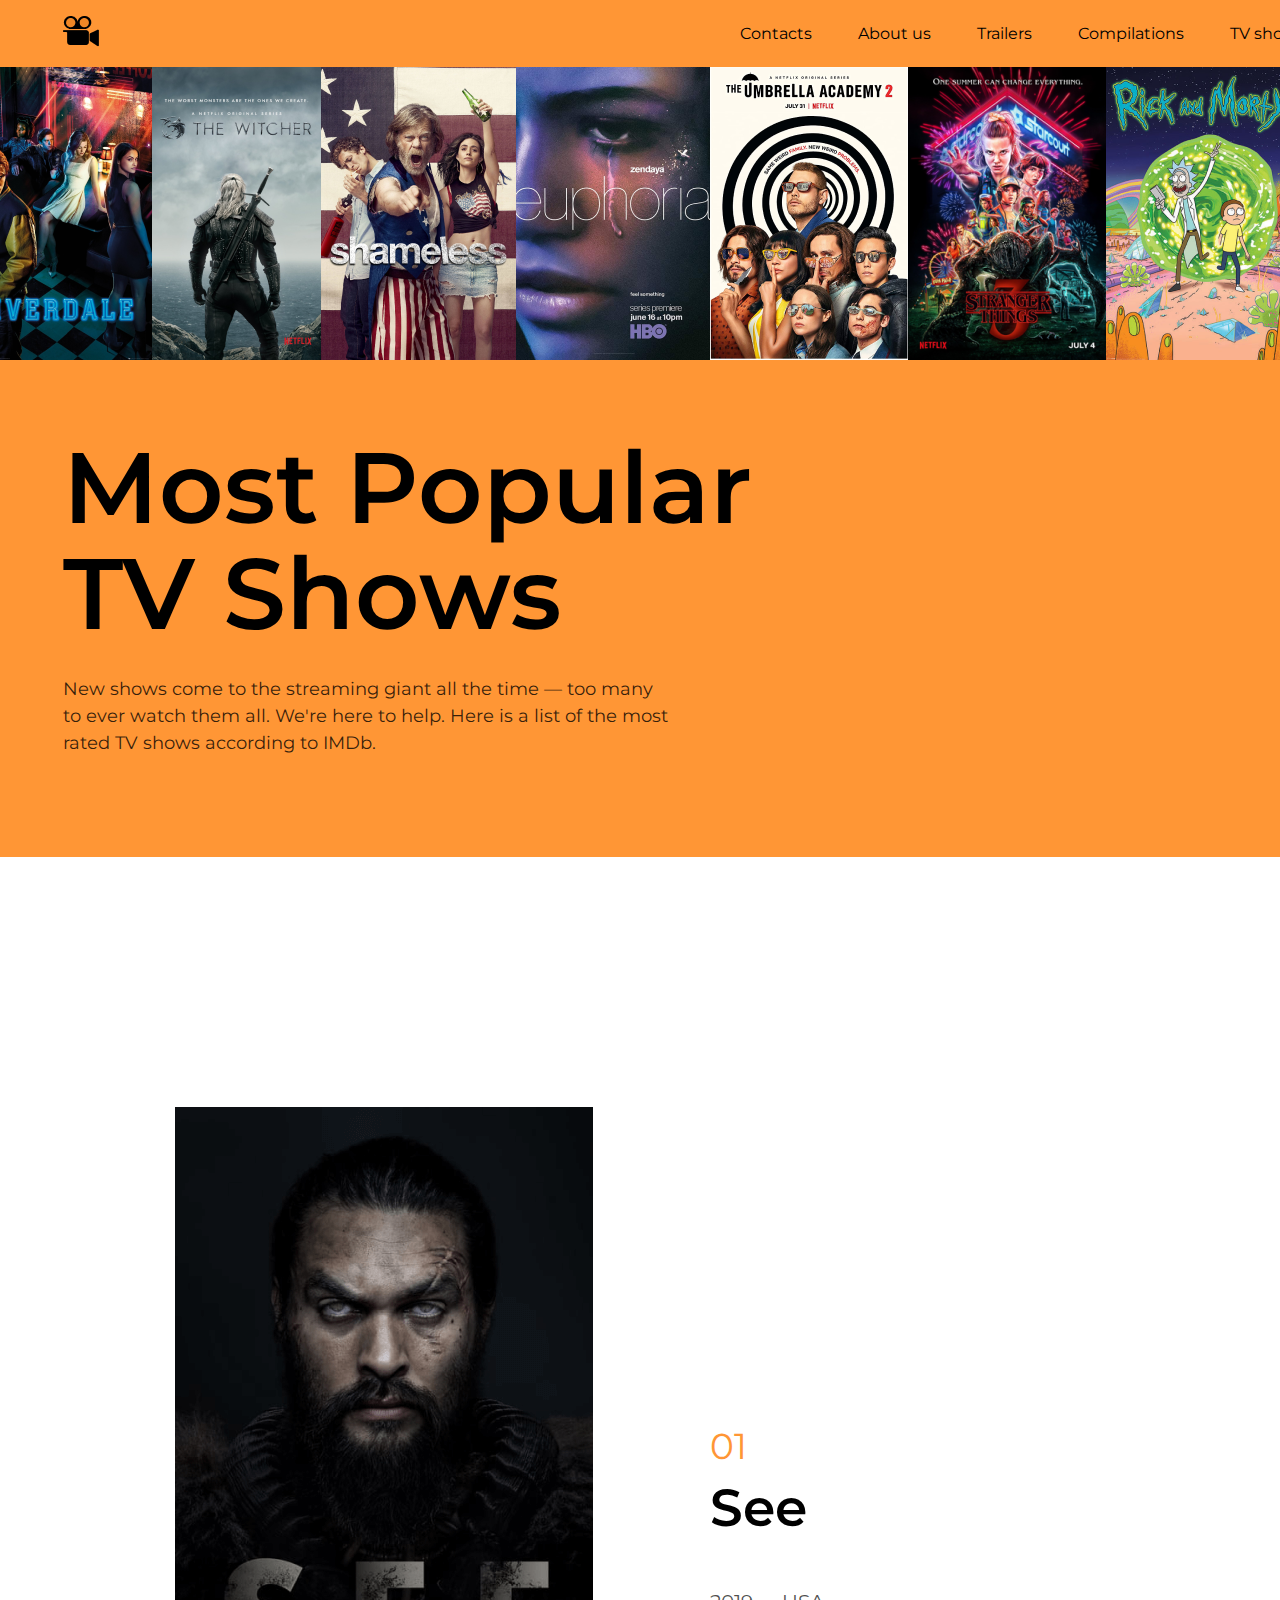
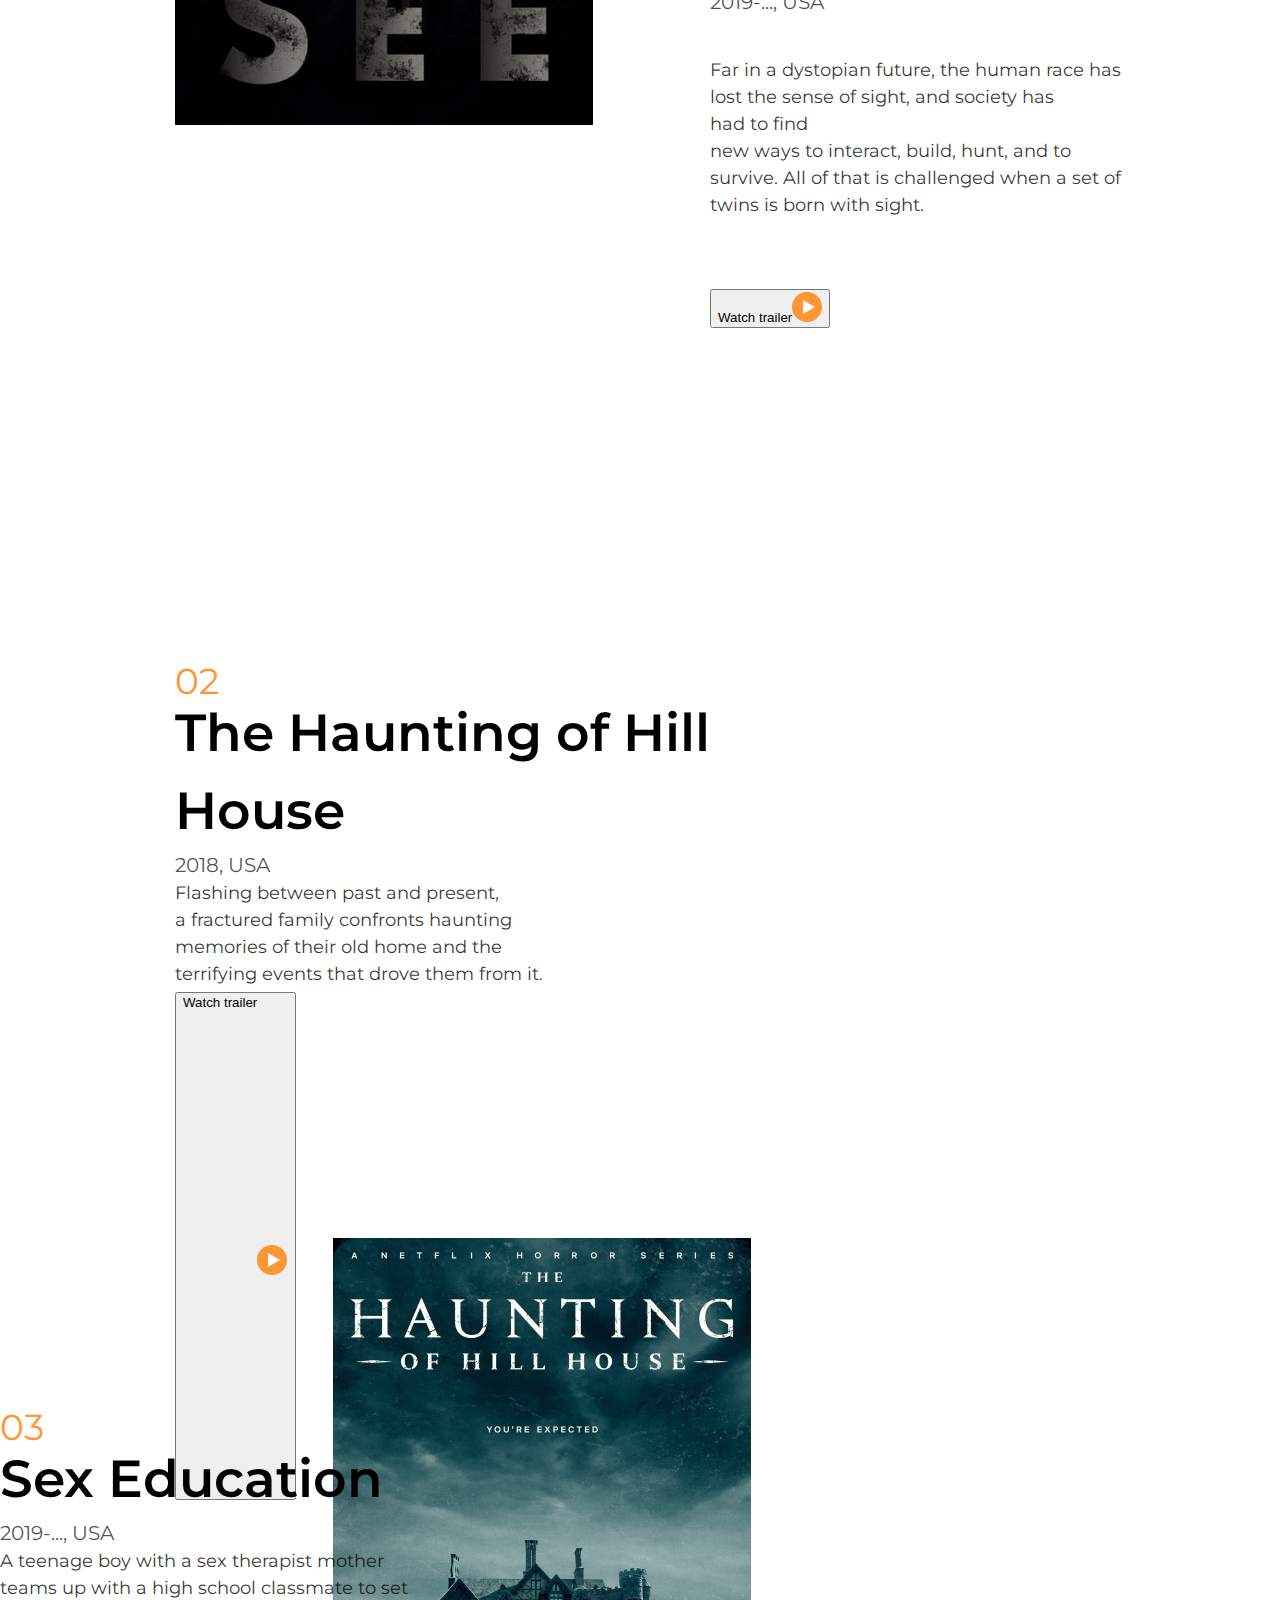
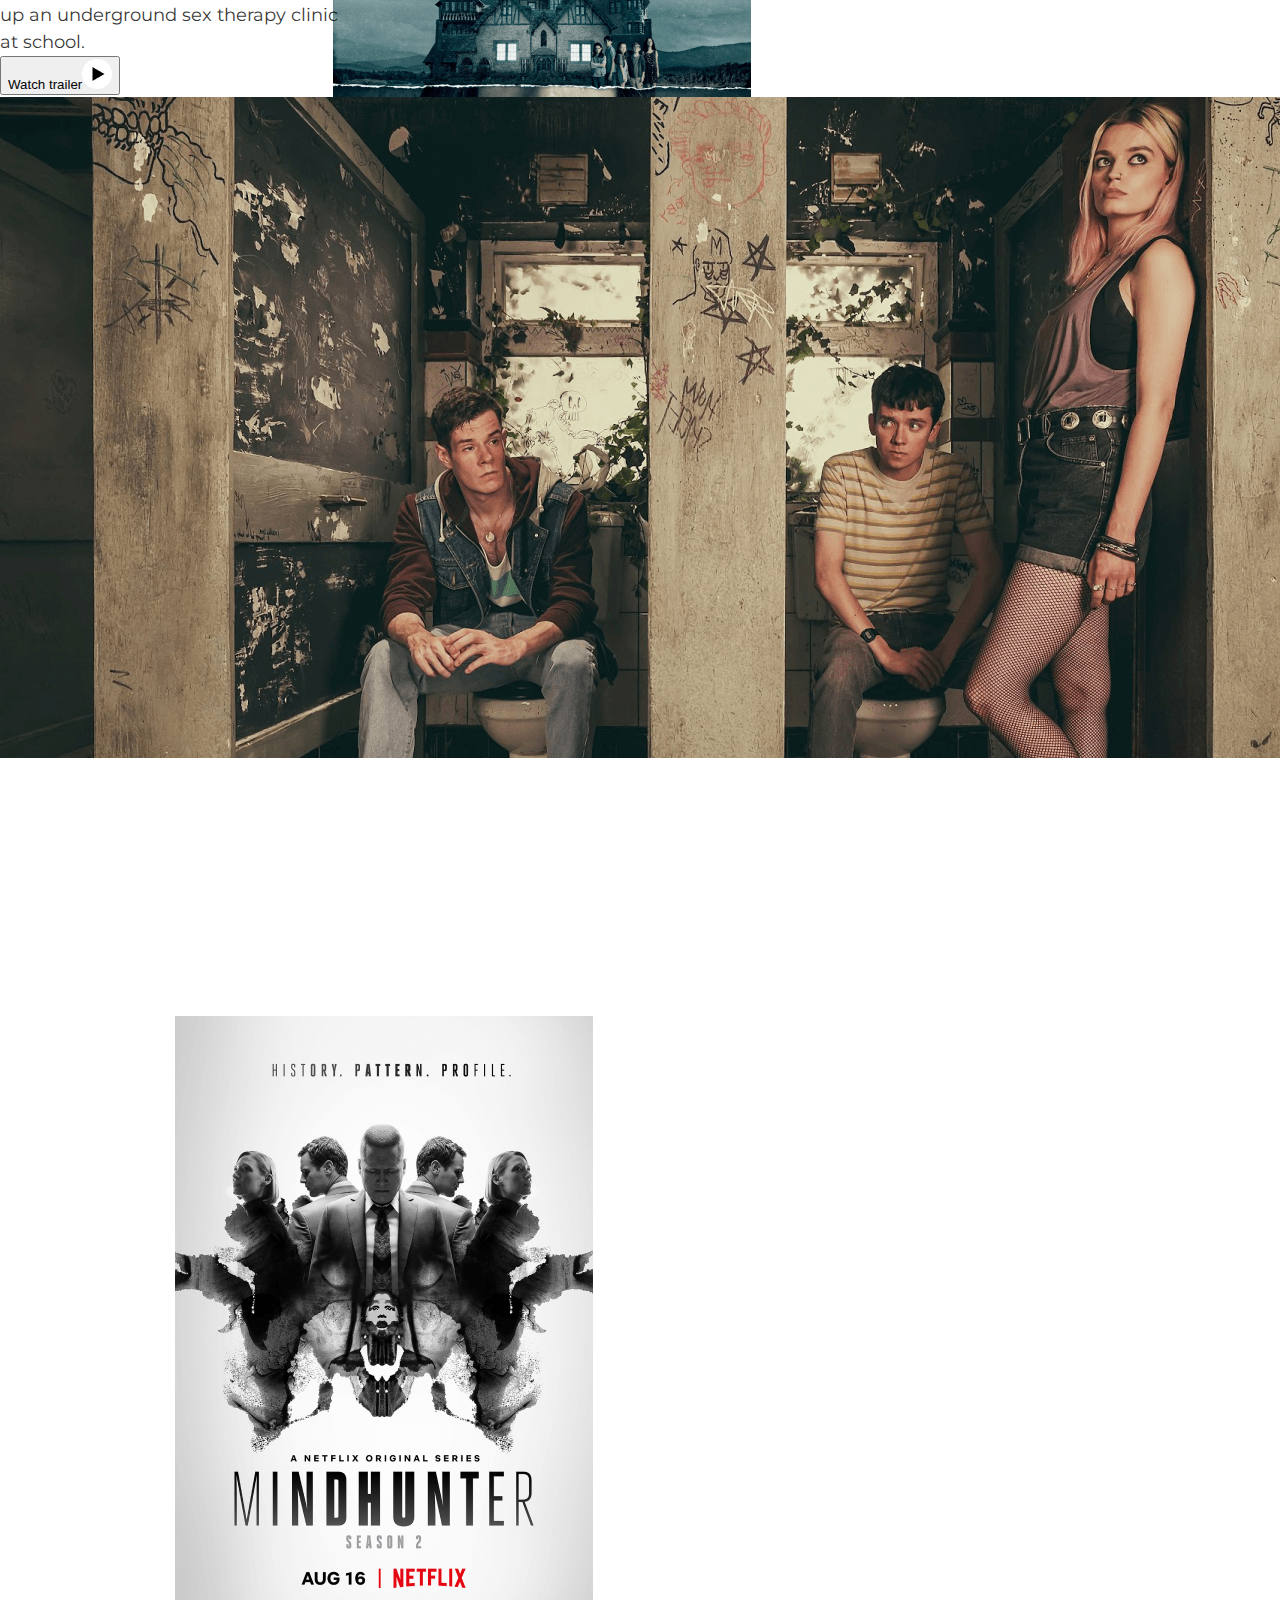
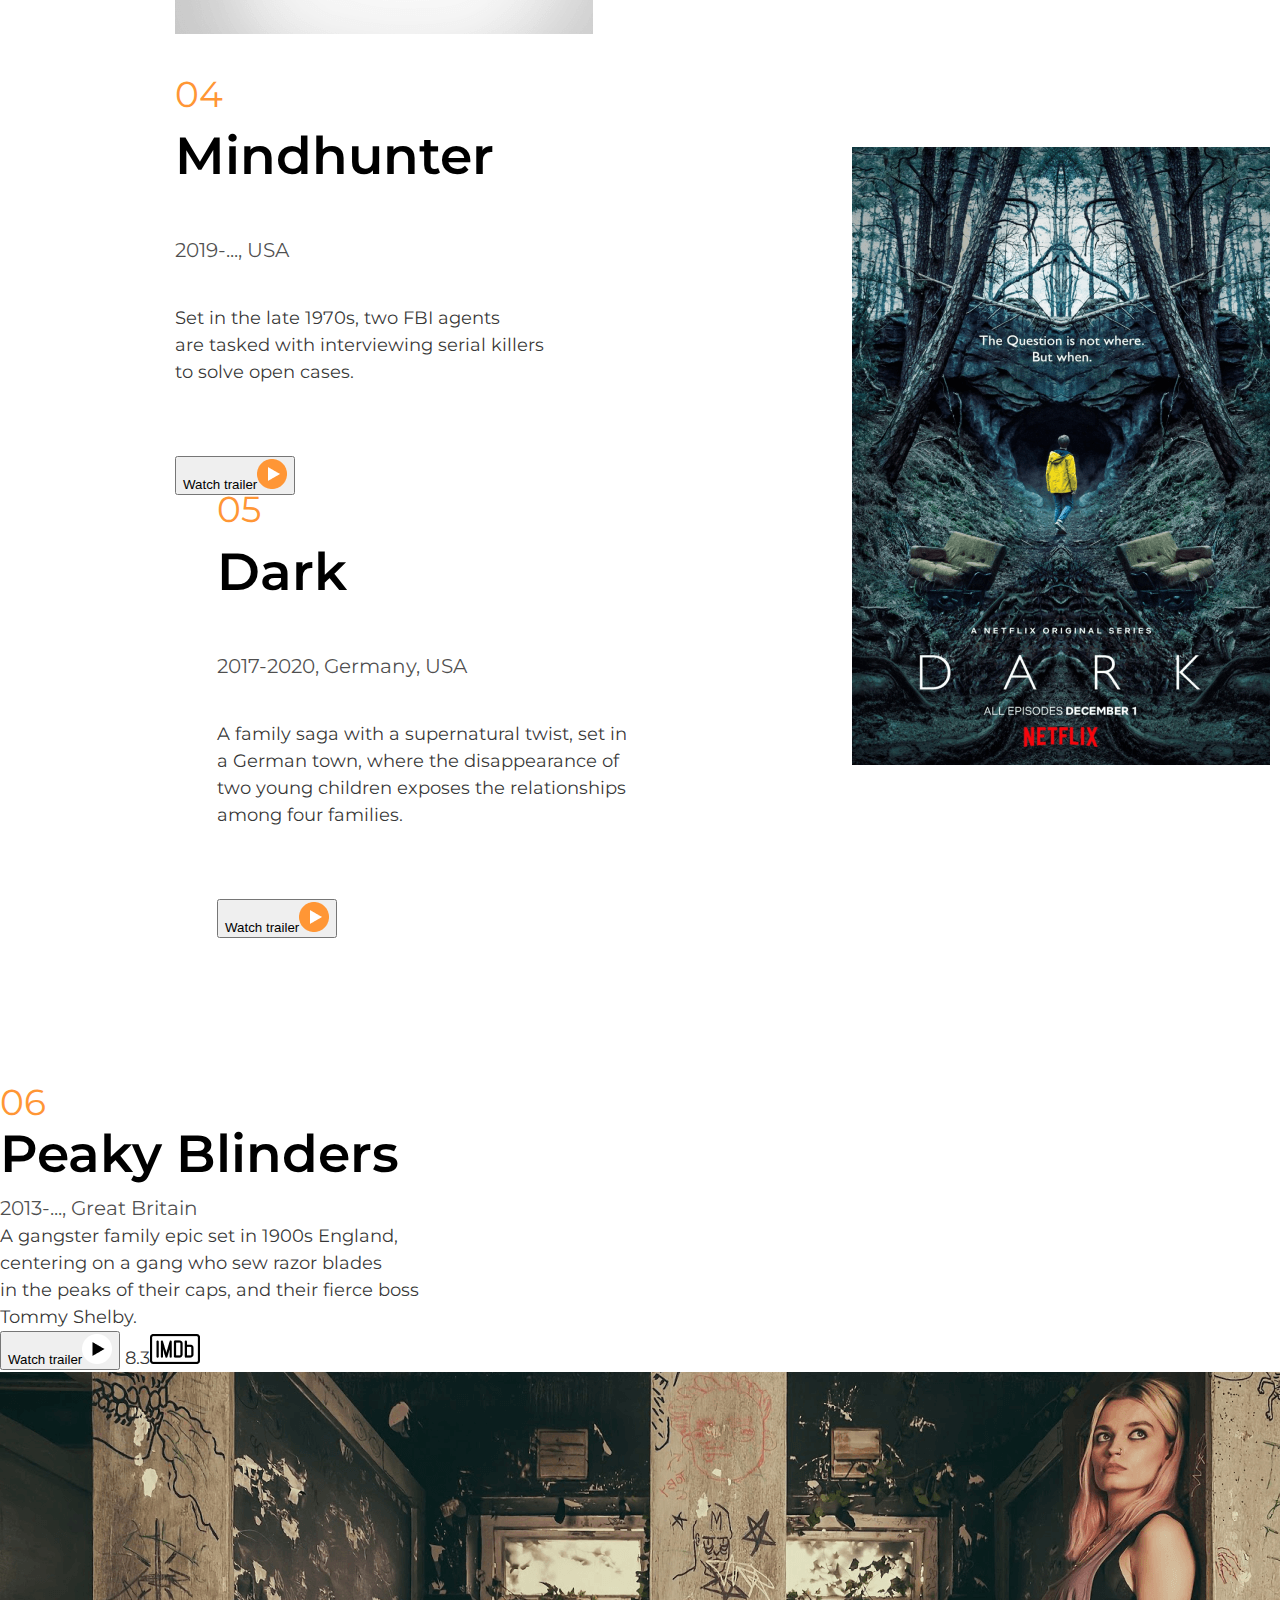
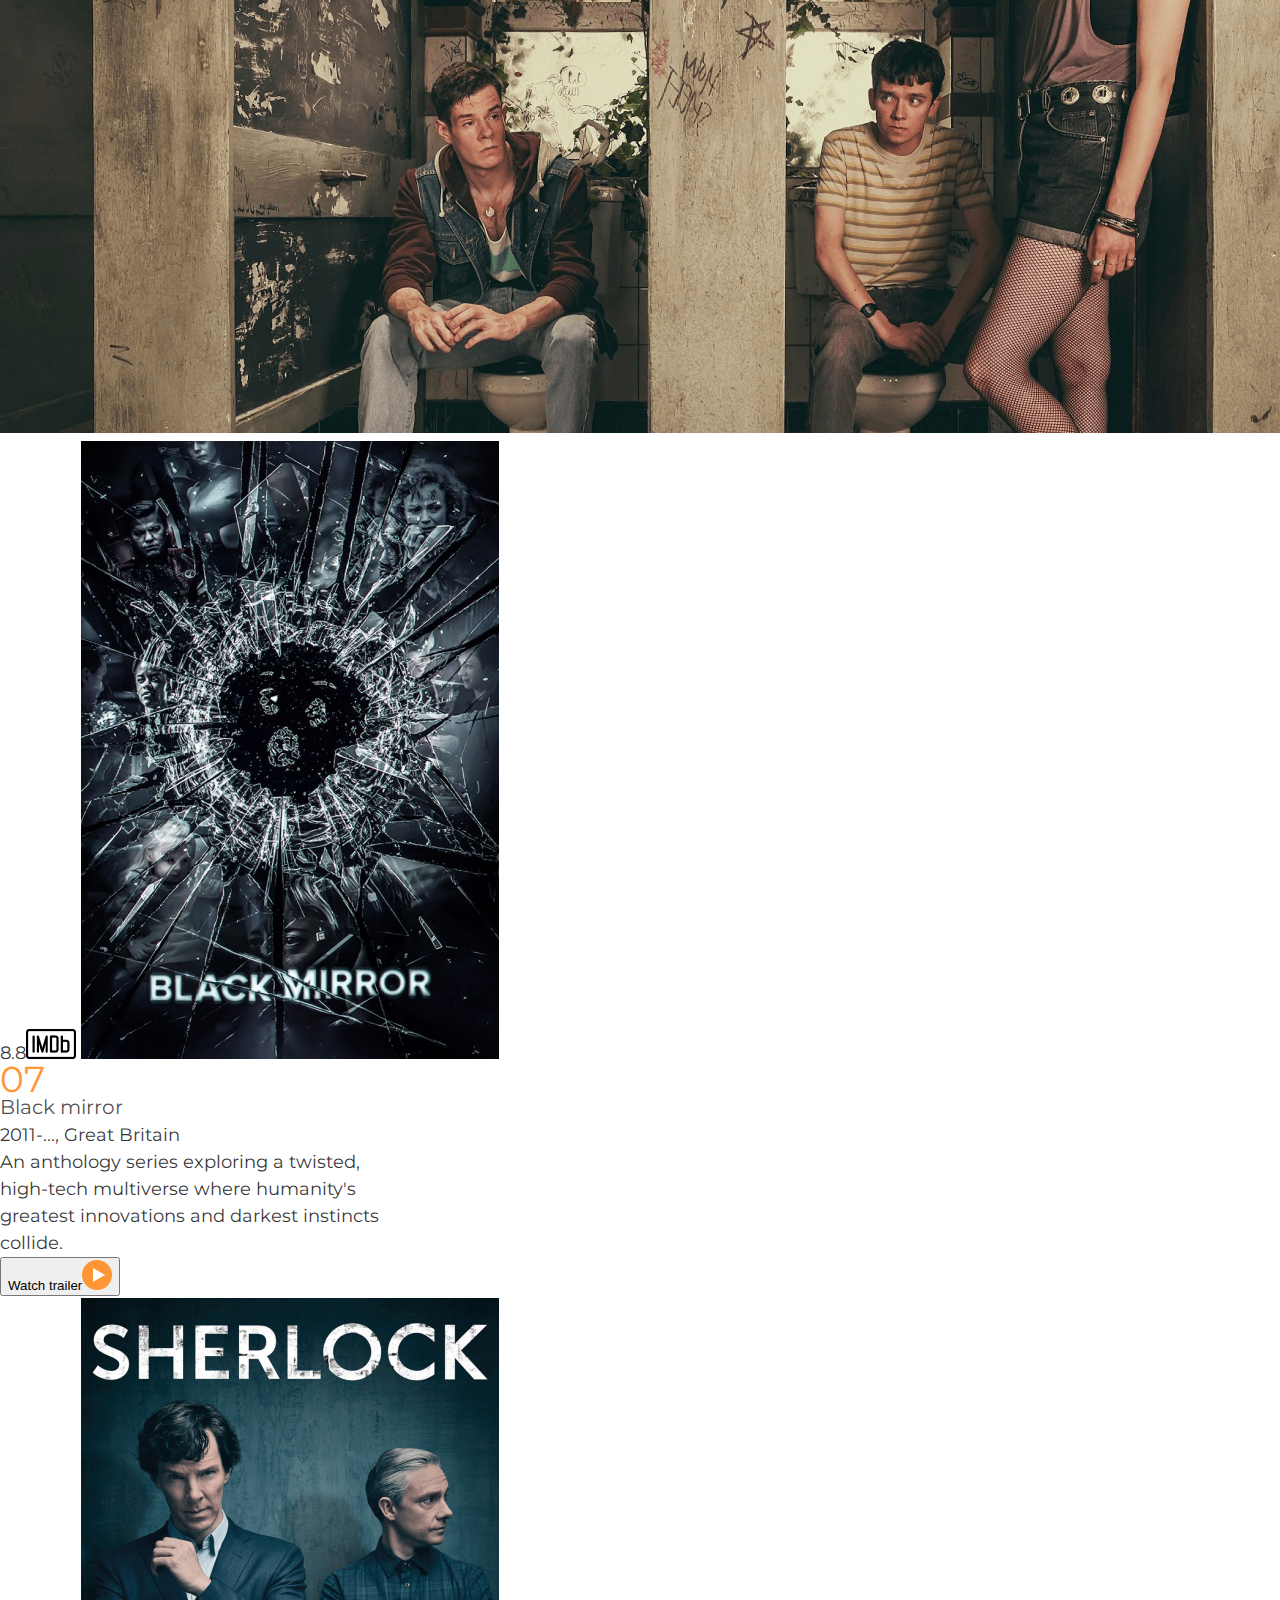
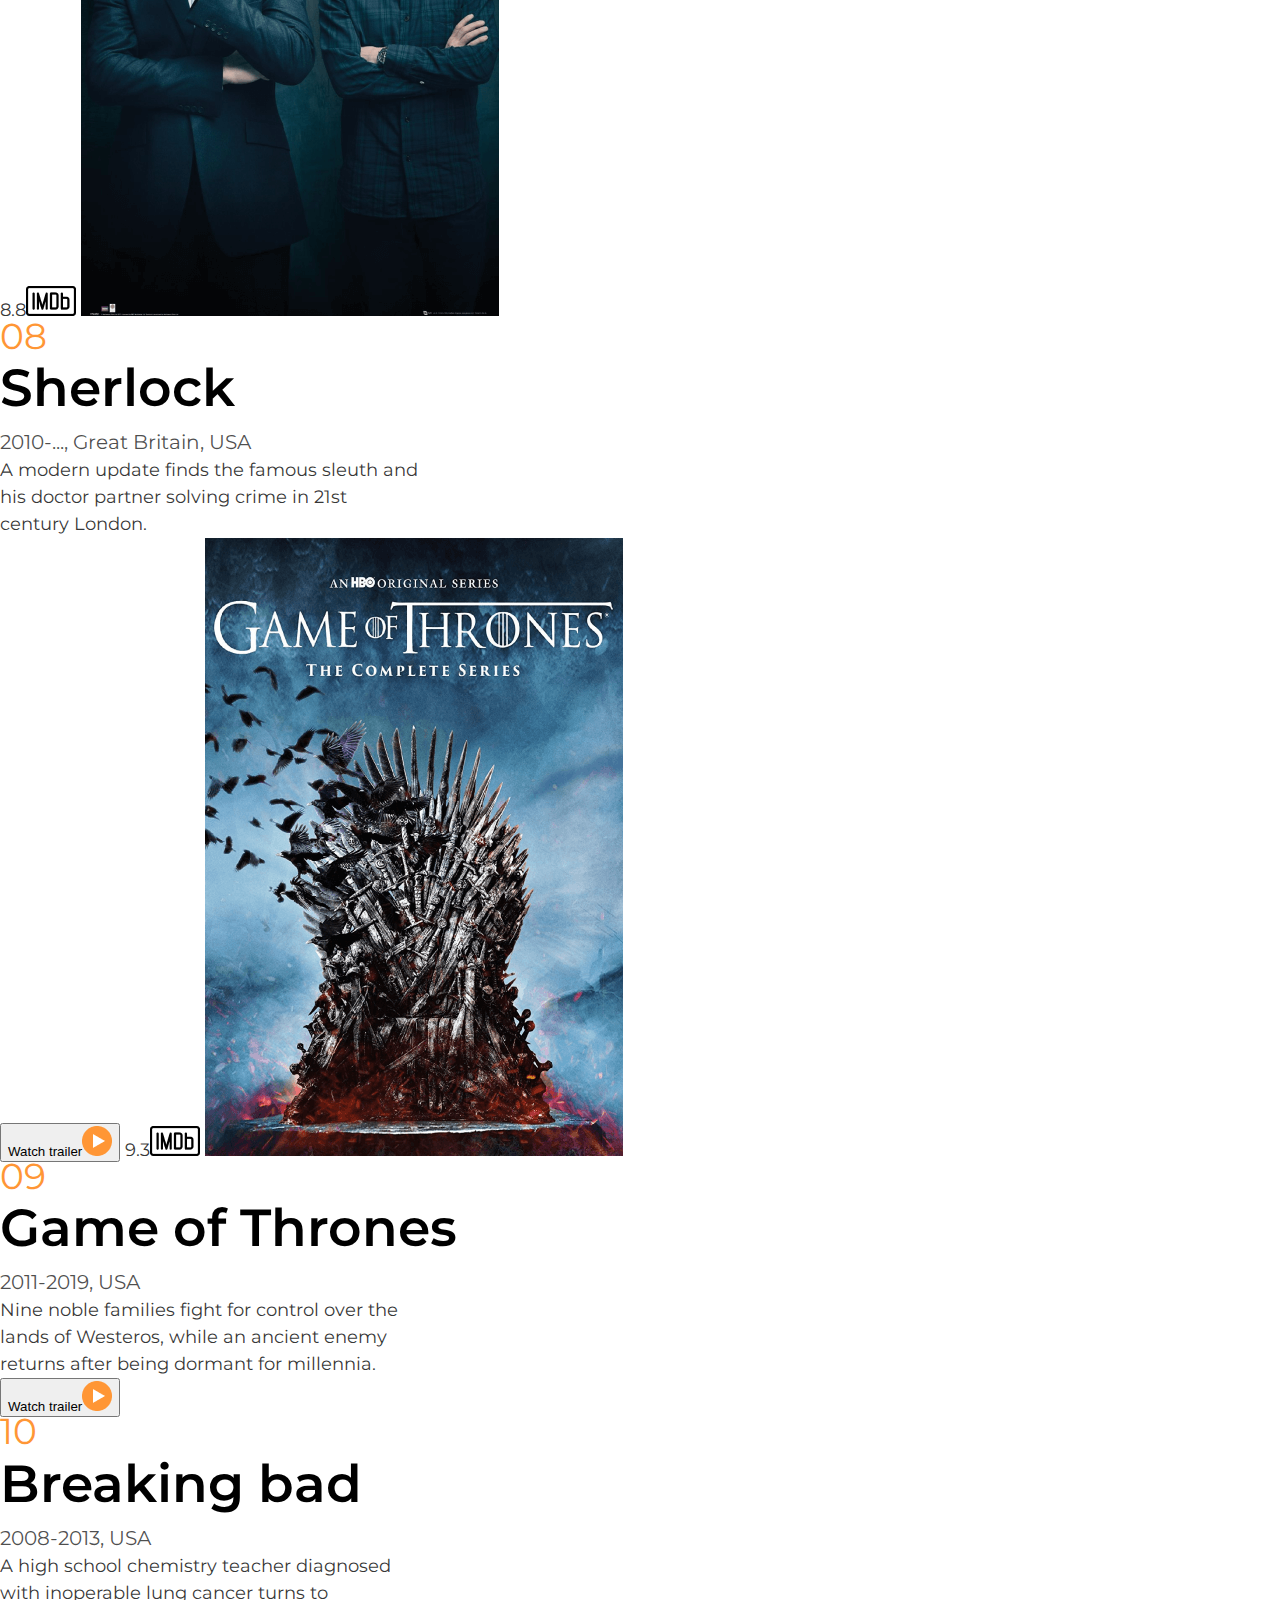
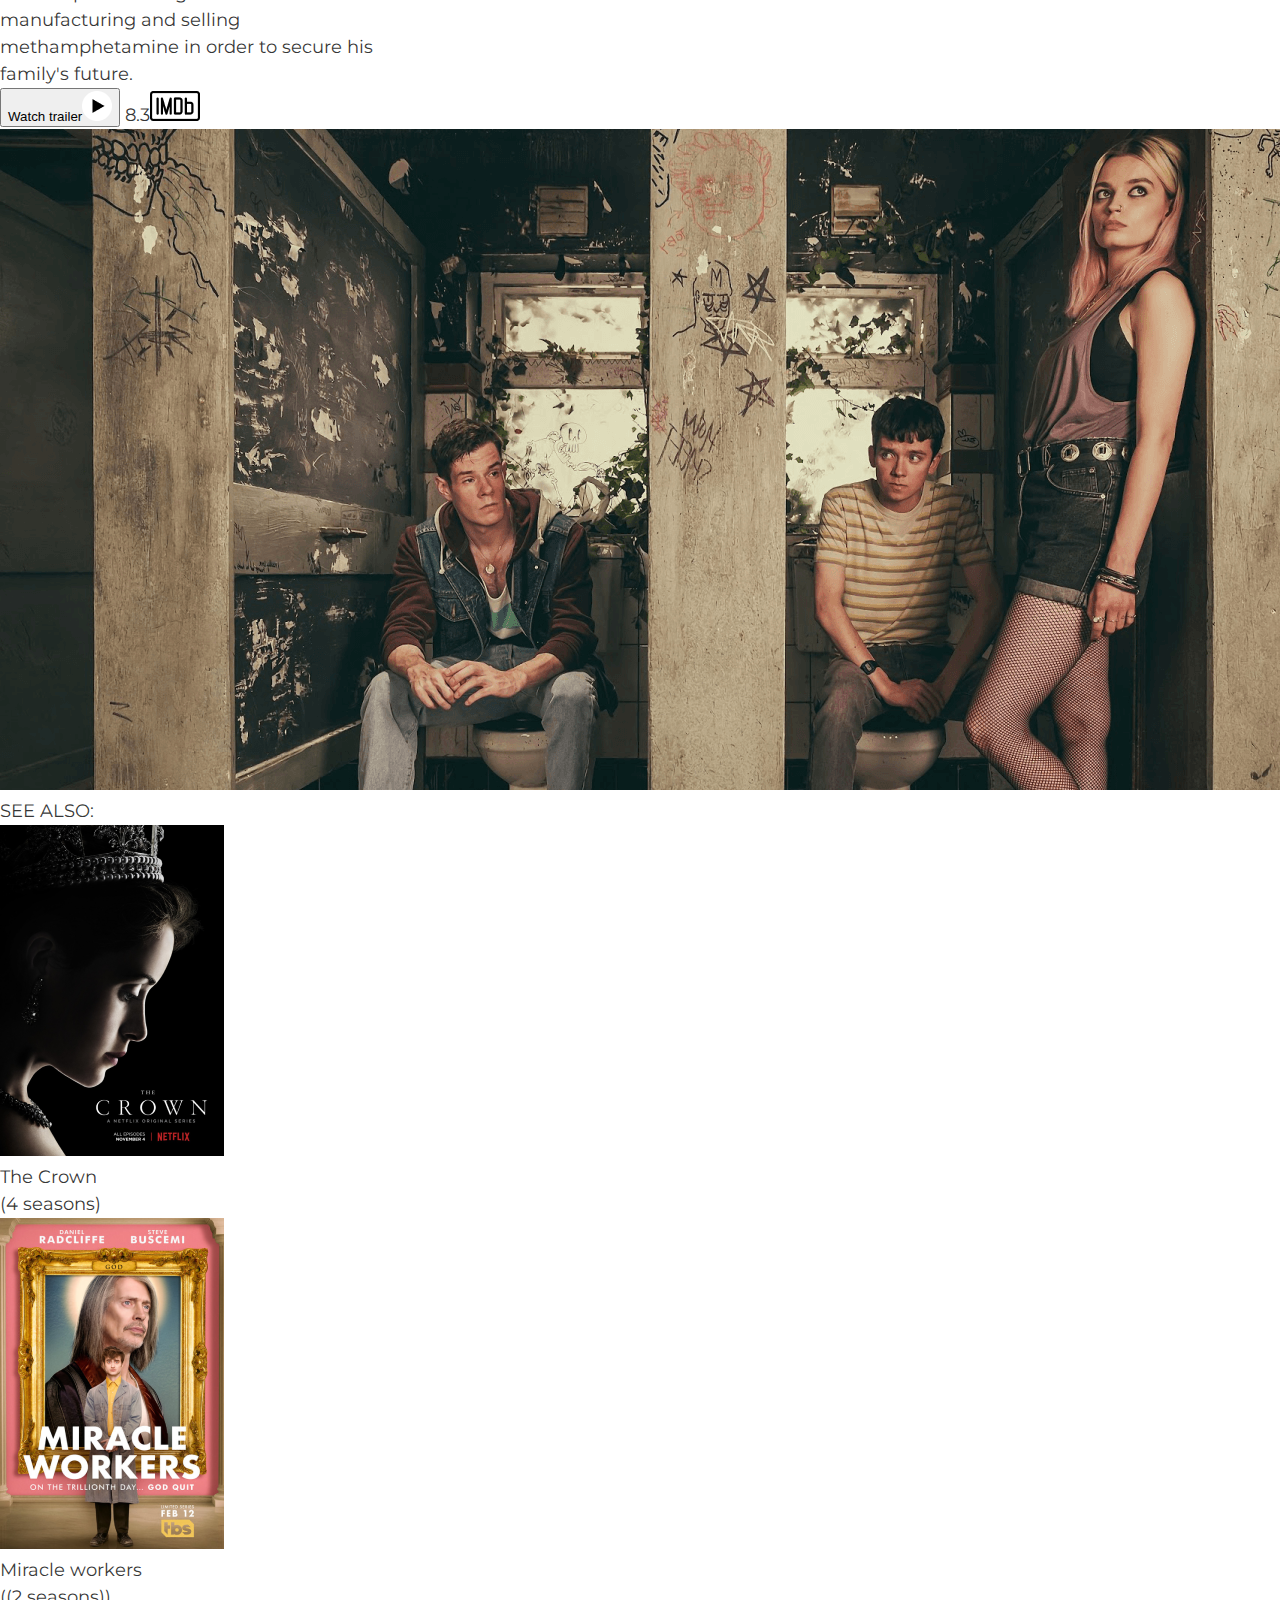
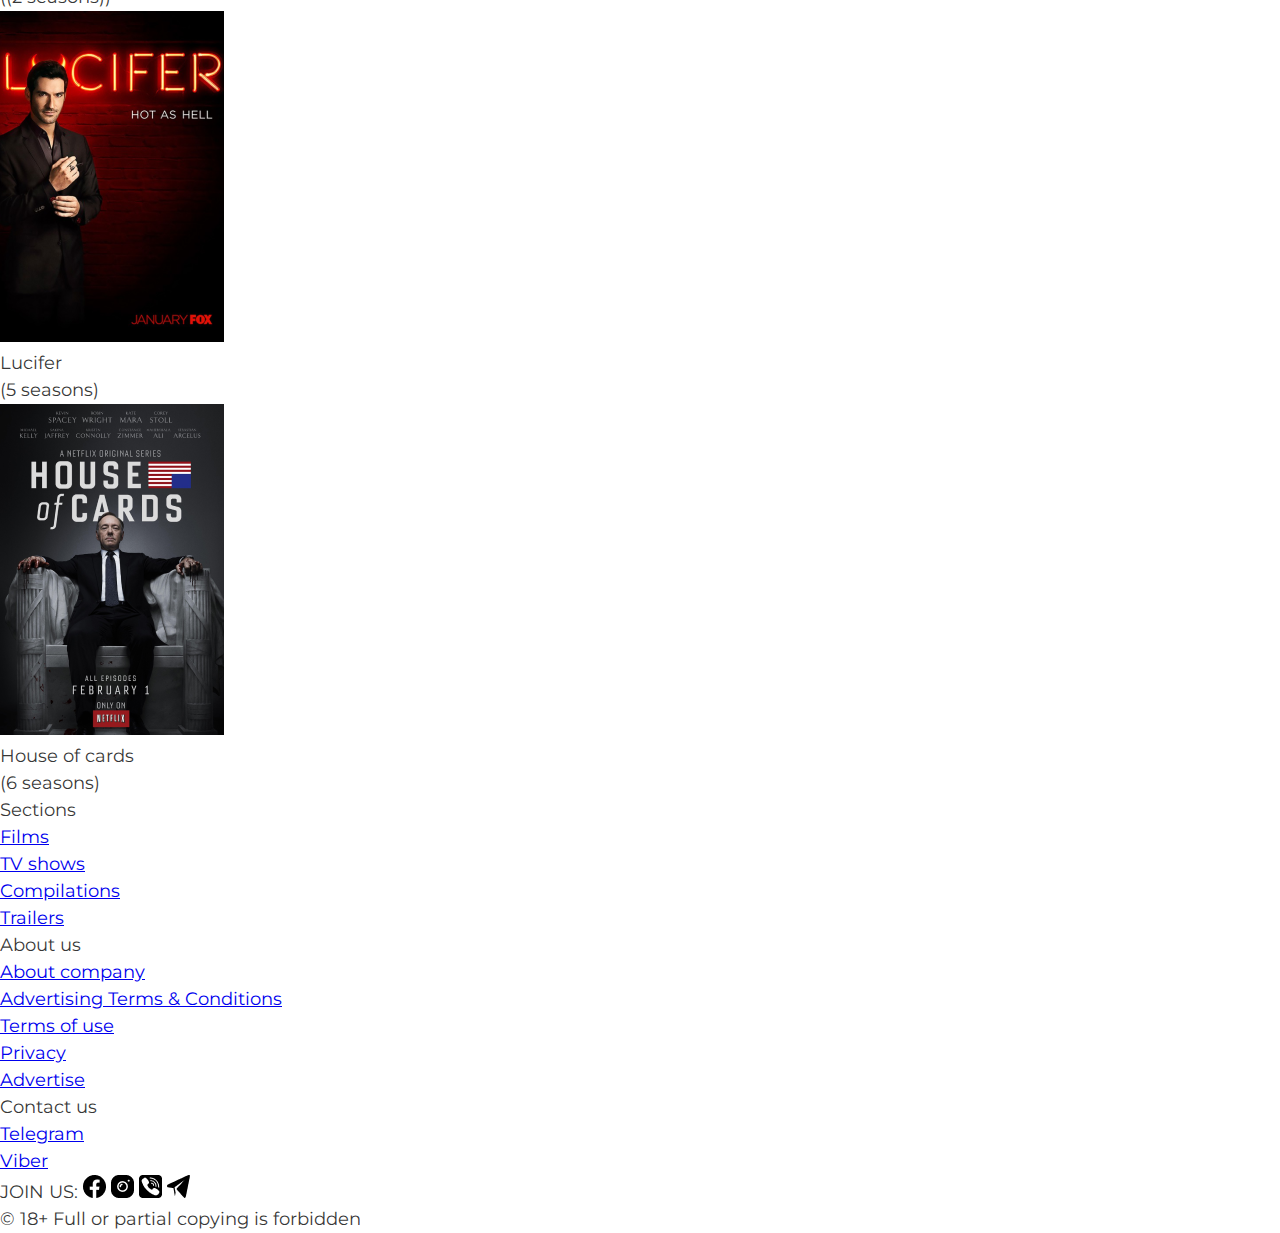
==== index2.html @ d769e8f4 "Add more styles to the project" ====
<!DOCTYPE html>
<html lang="en">
<head>
    <meta charset="UTF-8">
    <meta http-equiv="X-UA-Compatible" content="IE=edge">
    <meta name="viewport" content="width=device-width, initial-scale=1.0">
    <meta name="author" content="Maks Borovyk">
    <meta name="description" content="Most popular TV-Shows">
    <meta name="keywords" content="Most popular TV-Shows, See, The Haunting 
    of Hill House, Sex Education, Mindhunter, Dark, Peaky Blinders, Black mirror, Sherlock, 
    Game of Thrones, Breaking bad">

    <link rel="apple-touch-icon" sizes="76x76" href="./Assets/images/Favicon.svg">
    <link rel="icon" sizes="32x32" href="./Assets/images/Favicon.svg">
    <link rel="icon" sizes="16x16" href="./Assets/images/Favicon.svg">

    <link rel="mask-icon" href="./Assets/images/Favicon.svg" color="#fff">

    <meta name="og:url" content="#">
    <meta name="og:title" content="Most popular TV-Shows">
    <meta name="og:description" content="Most popular TV-Shows website ">
    <meta name="og:type" content="article">
    <!--<meta name="og:image" content="./Assets/images/Favicon.svg">
    <meta property="og:image:width" content="350">
    <meta property="og:image:height" content="200">
    <meta property="og:image:alt" content="selector">-->

    <link rel="stylesheet" href="./Assets/Styles/reset.css">
    <link rel="stylesheet" href="./Assets/Styles/styles.css">
    <link rel="preconnect" href="https://fonts.googleapis.com">
    <link rel="preconnect" href="https://fonts.gstatic.com" crossorigin>
    <link href="https://fonts.googleapis.com/css2?family=Montserrat:wght@400;500;600&display=swap" rel="stylesheet">

    <title>Most popular TV-Shows</title>
</head>
<body>
    <header class="header">
        <img class="logo-style" src="./Assets/images/Logo.png" role="presentation" aria-hidden="true"/>
        <nav class="nav">
            <ul class="nav">
                <li><a href="#">Films</a></li>
                <li><a href="#">TV shows</a></li>
                <li><a href="#">Compilations</a></li>
                <li><a href="#">Trailers</a></li>
                <li><a href="#">About us</a></li>
                <li><a href="#">Contacts</a></li>
            </ul>
        </nav>
    </header>
    <main>
        <section class="intro">
            <article><a href="#"><img  src="./Assets/images/new/Riverdale.png" alt="The poster of Riverdale TV-show"></a></article>
            <article><a href="#"><img  src="./Assets/images/new/Witcher.png" alt="The poster of Witcher TV-show"></a></article>
            <article><a href="#"><img  src="./Assets/images/new/Shamless.png" alt="The poster of Shamless TV-show"></a></article>
            <article><a href="#"><img  src="./Assets/images/new/Euphoria.png" alt="The poster of Euphoria TV-show"></a></article>
            <article><a href="#"><img  src="./Assets/images/new/Umbrella_Academy.png" alt="The poster of Umbrella Academy TV-show"></a></article>
            <article><a href="#"><img  src="./Assets/images/new/Stranger_Things.png" alt="The poster of Stranger Things TV-show"></a></article>
            <article><a href="#"><img  src="./Assets/images/new/Rick_and_Morty.png" alt="The poster of Rick and Morty TV-show"></a></article>
            <article><a href="#"><img  src="./Assets/images/new/monkeys.png" alt="The poster of 12 monkeys TV-show"></a></article>
            <h1>Most Popular<br> TV Shows</h1>
            <p class="intro-text">
                New shows come to the streaming giant all the time — too many<br> 
                to ever watch them all. We&#8242;re here to help. Here is a list of 
                the most<br> rated TV shows according to IMDb.
            </p>
        </section>
        <section class="See_Block">
            <!--<span>7.6<img src="./Assets/images/IMDb.png" alt="IMDb rate" /></span>-->
            <img src="./Assets/images/Optimized images/See.png" role="presentation" aria-hidden="true"/>
            <!--
            <img
                srcset="./Assets/images/Optimized images/See.png,
                        ./Assets/images/Optimized images/See@2x.png 2x"
                src="./Assets/images/Optimized images/See.png" role="presentation" aria-hidden="true"/> -->
            <div class="SeeInfo">
                <h4>01</h4>
                <h3>See</h3>
                <p class="release_years">2019-..., USA</p>
                <p>
                    Far in a dystopian future, the human race has lost the sense of sight, and society has<br>
                    had to find<br> new ways to interact, build, hunt, and to<br> survive. All of that is challenged when a set of<br>
                    twins is born with sight.
                </p>
                <button type="button">Watch trailer<img src="./Assets/images/Play_Button.png" 
                        role="presentation" aria-hidden="true"/></button>
            </div>
            <div class="haunting_info">
                <h4>02</h4>
                <h3>The Haunting of Hill House</h3>
                <p class="release_years">2018, USA</p>
                <p>
                    Flashing between past and present,<br> 
                    a fractured family confronts haunting<br> memories of their old home and the<br>
                    terrifying events that drove them from it.
                </p>
                <button type="button">Watch trailer<img src="./Assets/images/Play_Button.png" 
                        role="presentation" aria-hidden="true"/></button>
            <!--<span>8.0<img src="./Assets/images/IMDb.png" alt="IMDb rate" /></span>-->
            <img src="./Assets/images/Optimized images/Hounting_of_HH.png" role="presentation" aria-hidden="true"/>
            </div>
        </section>
        <section>
            <div>
                <h4>03</h4>
                <h3>Sex Education</h3>
                <p class="release_years">2019-..., USA</p>
                <p>
                    A teenage boy with a sex therapist mother<br>
                    teams up with a high school classmate to set<br> up an underground sex therapy clinic<br> 
                    at school.
                </p>
                <button type="button">Watch trailer<img src="./Assets/images/White_Play_Button.png" 
                        role="presentation" aria-hidden="true"/></button>
            <!--<span>8.3<img src="./Assets/images/IMDb.png" alt="IMDb rate" /></span>-->
            <img src="./Assets/images/Optimized images/Sex_Education.png" role="presentation" aria-hidden="true"/>
        </section>
        <section class="Mind-Dark">
            <!--<span>8.4<img src="./Assets/images/IMDb.png" alt="IMDb rate" /></span>-->
            <img class="Mind"  src="./Assets/images/Optimized images/Mindhunter.png" role="presentation" aria-hidden="true"/>
            <div class="Mind_Info">
                <h4>04</h4>
                <h3>Mindhunter</h3>
                <p class="release_years">2019-..., USA</p>
                <p>
                    Set in the late 1970s, two FBI agents <br>
                are tasked with interviewing serial killers<br> 
                to solve open cases.
                </p>
                <button type="button">Watch trailer<img src="./Assets/images/Play_Button.png" 
                        role="presentation" aria-hidden="true"/></button>
            </div>
            <!--<span>8.8<img src="./Assets/images/IMDb.png" alt="IMDb rate" /></span>-->
            <img class="dark" src="./Assets/images/Optimized images/Dark.png" role="presentation" aria-hidden="true"/>
            <div class="dark_info">
                <h4>05</h4>
                <h3>Dark</h3>
                <p class="release_years">2017-2020, Germany, USA</p>
                <p>
                    A family saga with a supernatural twist, set in<br> 
                    a German town, where the disappearance of<br> 
                    two young children exposes the relationships<br> 
                    among four families.
                </p>
                <button type="button">Watch trailer<img src="./Assets/images/Play_Button.png" 
                        role="presentation" aria-hidden="true"/></button>
            </div>
        </section>
        <section>
            <div>
                <h4>06</h4>
                <h3>Peaky Blinders</h3>
                <p class="release_years">2013-..., Great Britain</p>
                <p>
                    A gangster family epic set in 1900s England,<br> 
                    centering on a gang who sew razor blades<br> 
                    in the peaks of their caps, and their fierce boss<br> 
                    Tommy Shelby.
                </p>
                <button type="button">Watch trailer<img src="./Assets/images/White_Play_Button.png" 
                        role="presentation" aria-hidden="true"/></button>
            <span>8.3<img src="./Assets/images/IMDb.png" alt="IMDb rate" /></span>
            <img src="./Assets/images/Optimized images/Peaky_Blinders.png" role="presentation" aria-hidden="true"/>
        </section>
        <section>
            <span>8.8<img src="./Assets/images/IMDb.png" alt="IMDb rate" /></span>
            <img src="./Assets/images/Optimized images/BlackMirror.png" role="presentation" aria-hidden="true"/>
            <div>
                <h4>07</h4>
                <h3 class="release_years">Black mirror</h3>
                <p>2011-..., Great Britain</p>
                <p>
                    An anthology series exploring a twisted,<br> 
                    high-tech multiverse where humanity's<br> 
                    greatest innovations and darkest instincts<br> collide.
                </p>
                <button type="button">Watch trailer<img src="./Assets/images/Play_Button.png" 
                        role="presentation" aria-hidden="true"/></button>
            </div>
            <span>8.8<img src="./Assets/images/IMDb.png" alt="IMDb rate" /></span>
            <img src="./Assets/images/Optimized images/Sherlock.png" role="presentation" aria-hidden="true"/>
            <div>
                <h4>08</h4>
                <h3>Sherlock</h3>
                <p class="release_years">2010-..., Great Britain, USA</p>
                <p>
                    A modern update finds the famous sleuth and<br> 
                    his doctor partner solving crime in 21st<br> 
                    century London.
                </p>
                <button type="button">Watch trailer<img src="./Assets/images/Play_Button.png" 
                        role="presentation" aria-hidden="true"/></button>
            <span>9.3<img src="./Assets/images/IMDb.png" alt="IMDb rate" /></span>
            <img src="./Assets/images/Optimized images/GoTh.png" role="presentation" aria-hidden="true"/>
            <div>
                <h4>09</h4>
                <h3>Game of Thrones</h3>
                <p class="release_years">2011-2019, USA</p>
                <p>
                    Nine noble families fight for control over the<br> 
                    lands of Westeros, while an ancient enemy<br> 
                    returns after being dormant for millennia.
                </p>
                <button type="button">Watch trailer<img src="./Assets/images/Play_Button.png" 
                        role="presentation" aria-hidden="true"/></button>
            </div>
        </section>
        <section>
            <div>
                <h4>10</h4>
                <h3>Breaking bad</h3>
                <p class="release_years">2008-2013, USA</p>
                <p>
                    A high school chemistry teacher diagnosed<br> 
                    with inoperable lung cancer turns to<br> 
                    manufacturing and selling<br> 
                    methamphetamine in order to secure his<br> 
                    family's future.
                </p>
                <button type="button">Watch trailer<img src="./Assets/images/White_Play_Button.png" 
                        role="presentation" aria-hidden="true"/></button>
            <span>8.3<img src="./Assets/images/IMDb.png" alt="IMDb rate" /></span>
            <img src="./Assets/images/Optimized images/Peaky_Blinders.png" role="presentation" aria-hidden="true"/>
        </section>
        <section>
            <h2>SEE ALSO:</h2>
            <figure>
                <img src="./Assets/images/See_Also_Crown.png" alt="The poster of Crown TV-Show">
                <figcaption>The Crown<p>(4 seasons)</p></figcaption>
            </figure>
            <figure>
                <img src="./Assets/images/See_Also_Miracle_Workers.png" alt="The poster of Miracle workers TV-Show">
                <figcaption>Miracle workers<p>((2 seasons))</p></figcaption>
            </figure>
            <figure>
                <img src="./Assets/images/See_Also_Lucifer.png" alt="The poster of Lucifer TV-Show">
                <figcaption>Lucifer<p>(5 seasons)</p></figcaption>
            </figure>
            <figure>
                <img src="./Assets/images/See_Also_House_of_cards.png" alt="The poster of House of Cards TV-Show">
                <figcaption>House of cards<p>(6 seasons)</p></figcaption>
            </figure>
        </section>
        
        <footer>
            <h5>Sections</h5>
            <nav>
                <ul>
                    <li><a href="#">Films</a></li>
                    <li><a href="#">TV shows</a></li>
                    <li><a href="#">Compilations</a></li>
                    <li><a href="#">Trailers</a></li>
                </ul>
            </nav>
            <h5>About us</h5>
            <nav>
                <ul>
                    <li><a href="#">About company</a></li>
                    <li><a href="#">Advertising  Terms & Conditions</a></li>
                    <li><a href="#">Terms of use</a></li>
                    <li><a href="#">Privacy</a></li>
                    <li><a href="#">Advertise</a></li>
                </ul>
            </nav>
            <h5>Contact us</h5>
            <nav>
                <ul>
                    <li><a href="#">Telegram</a></li>
                    <li><a href="#">Viber</a></li>
                </ul>
            </nav>
            <div>
                <b>JOIN US:</b>
                <a href="https://www.facebook.com/max.borovik.9" aria-label="Facebook" target="_blank"><img src="./images/facebook_logo.png"></a>
                <a href="https://www.instagram.com/max_borovik/?igshid=YmMyMTA2M2Y%3D" aria-label="Instagram" target="_blank"><img src="./images/instagram_logo.png"></a>
                <a href="tel:+380688333000"><img src="./images/phone_logo.png"></a>
                <a href="https://t.me/maximUA95" aria-label="Telegram" target="_blank"><img src="./images/telegram_logo.png" ></a>
            <p> &#169; 18+ Full or partial copying is forbidden</p>
            </div>
        </footer>
</body>
</html>
---- Assets/Styles/styles.css ----
body {
    font-family: 'Montserrat', sans-serif;
    font-style: normal;
    font-weight: 400;
    font-size: 18px;
    line-height: 27px;
    color: rgba(0, 0, 0, 80%);
    width: 1440px;
}

/*Header*/
.header {
    background-color: #FF9635;
    width: 1440px;
    height: 51px;
    padding-top: 8px ;
    padding-right: 0px;
    padding-bottom: 8px;
    padding-left: 0px;

}

.logo-style {
    display: inline-block;
    width: 36px;
    height: 31px;
    float: left;
    padding-top: 8px;
    padding-right:63px;
    padding-bottom: 13px;
    padding-left: 63px;
}

.size {
    width: 192px;
    height: 293px;
}
/*Navigation*/

.nav {
    display: block;
    float: right;
    font-style: normal;
    font-weight: 400;
    font-size: 0px;
    line-height: 35px;

}

.nav li {
    display: inline-block;
    float: right    ;
    padding: 11, 7;
    padding: 8, 46,;
    font-size: 16px;
    margin-right: 46px;
    margin-top: 8px;
    margin-bottom: 8px;
    

}

.nav li a {
    display: block;
    color: #000000;
    text-decoration: none;

}

.nav li a:hover {
    color: white;
    background-color: black;
    
}

.container {}

/*Intro*/

.intro {
    width: 1440px;
    background-color: #FF9635;
    margin-bottom: 250px;
}

.intro article {
    display: inline-block;
    float: left ;
    padding-top: 0px;
    padding-right:0px;
    padding-bottom: 33px;
    padding-left: 0px;

}

h1 {
    display: inline-block;
    font-style: normal;
    font-weight: 600;
    font-size: 100px;
    line-height: 106px;
    color: #000000;
    margin-top: 33px;
    margin-right: 63px;
    margin-bottom: 30px ;
    margin-left: 63px;
}

h2 {}

h3{
    font-style: normal;
    font-weight: 600;
    font-size: 52px;
    line-height: 78px;
    color: #000000;
}

h4{
    color: #FF9635;;
    font-style: normal;
    font-weight: 400;
    font-size: 36px;
    line-height: 70%;
}
.intro-text {
    display: inline-block;
    font-style: normal;
    font-weight: 400;
    font-size: 18px;
    line-height: 27px;
    color: rgba(0, 0, 0, 80%);
    margin-right: 63px;
    margin-bottom: 100px ;
    margin-left: 63px;
}

.release_years {
    font-style: normal;
    font-weight: 400;
    font-size: 20px;
    line-height: 30px;
    color: rgba(0, 0, 0, 70%)
}
/*
transition: color .2s linear;*/
main {
    width: 100%;
}

/*Section SEE Movie"*/
/*
.span-SEE {
    display: inline-block;
    width: 50%;
    float: left;
    margin-top: 170px;
    margin-left: 215px;
    margin-bottom: 20px;
}

.SeeInfo {
    display: inline-block;
    width: 50%;
    float: right;
    margin-top: 327px;
    margin-left: 175px;
    margin-right: 317px;
}*/


.SeeInfo {
    float: right;
width: 418px;
height: 463px; 
margin-top: 327px;
margin-right: 200px;
margin-bottom: 50px;
margin-left: 0px;
}

.See_Block {  
    
    float: left;  
    margin-top: 0px;
    margin-right: 112px;
    margin-bottom: 50px;
    margin-left: 175px;
}

.SeeInfo h4 {
    padding-top: 0px;
    padding-right: 250px;
    padding-bottom: 10px;
    text-align: left;
}

.SeeInfo h3 {
    padding-bottom: 40px;
}

.SeeInfo .release_years {
    padding-bottom: 40px;
}

.SeeInfo p {
    padding-bottom: 70px;
}


.haunting_info {
    width: 50%;
    float: left;
    height: 474px;
    margin-top: 322px ;
    margin-right: 112px;
    margin-bottom: 222px;
    margin-right: 317px;
}

.haunting_info img {
    float: right;
    margin-top: 250px ;
    margin-right: 112px;
    margin-bottom: 222px;
    margin-right: 1px;
}



















/*Mindhunter and Dark Section*/

.Mind-Dark {
    overflow: hidden;

}

.Mind {
    display: inline-block;
    margin-top: 250px;
    margin-right: 100px;
    margin-bottom: 40px;
    margin-left: 175px;
}

.Mind_Info {
    display: block;
    float: left;
    margin-right: 255px;
    margin-left: 175px;

}

.Mind_Info h4 {
    padding-top: 0px;
    padding-right: 250px;
    padding-bottom: 10px;
    text-align: left;
}

.Mind_Info h3 {
    padding-bottom: 40px;
}

.Mind_Info .release_years {
    padding-bottom: 40px;
}

.Mind_Info p {
    padding-bottom: 70px;
}


.dark {
    display: inline-block;
    float: right;
    margin-top: -350px;
    margin-right: 170px;
    margin-bottom: 40px;
    margin-left: 55px;
}

.dark_info {
    display: block;
    float: right;
    margin-right: 170px;
    margin-bottom: 150px;


}

.dark_info h4 {
    padding-top: 0px;
    padding-right: 250px;
    padding-bottom: 10px;
    text-align: left;
}

.dark_info h3 {
    padding-bottom: 40px;
}

.dark_info .release_years {
    padding-bottom: 40px;
}

.dark_info p {
    padding-bottom: 70px;
}
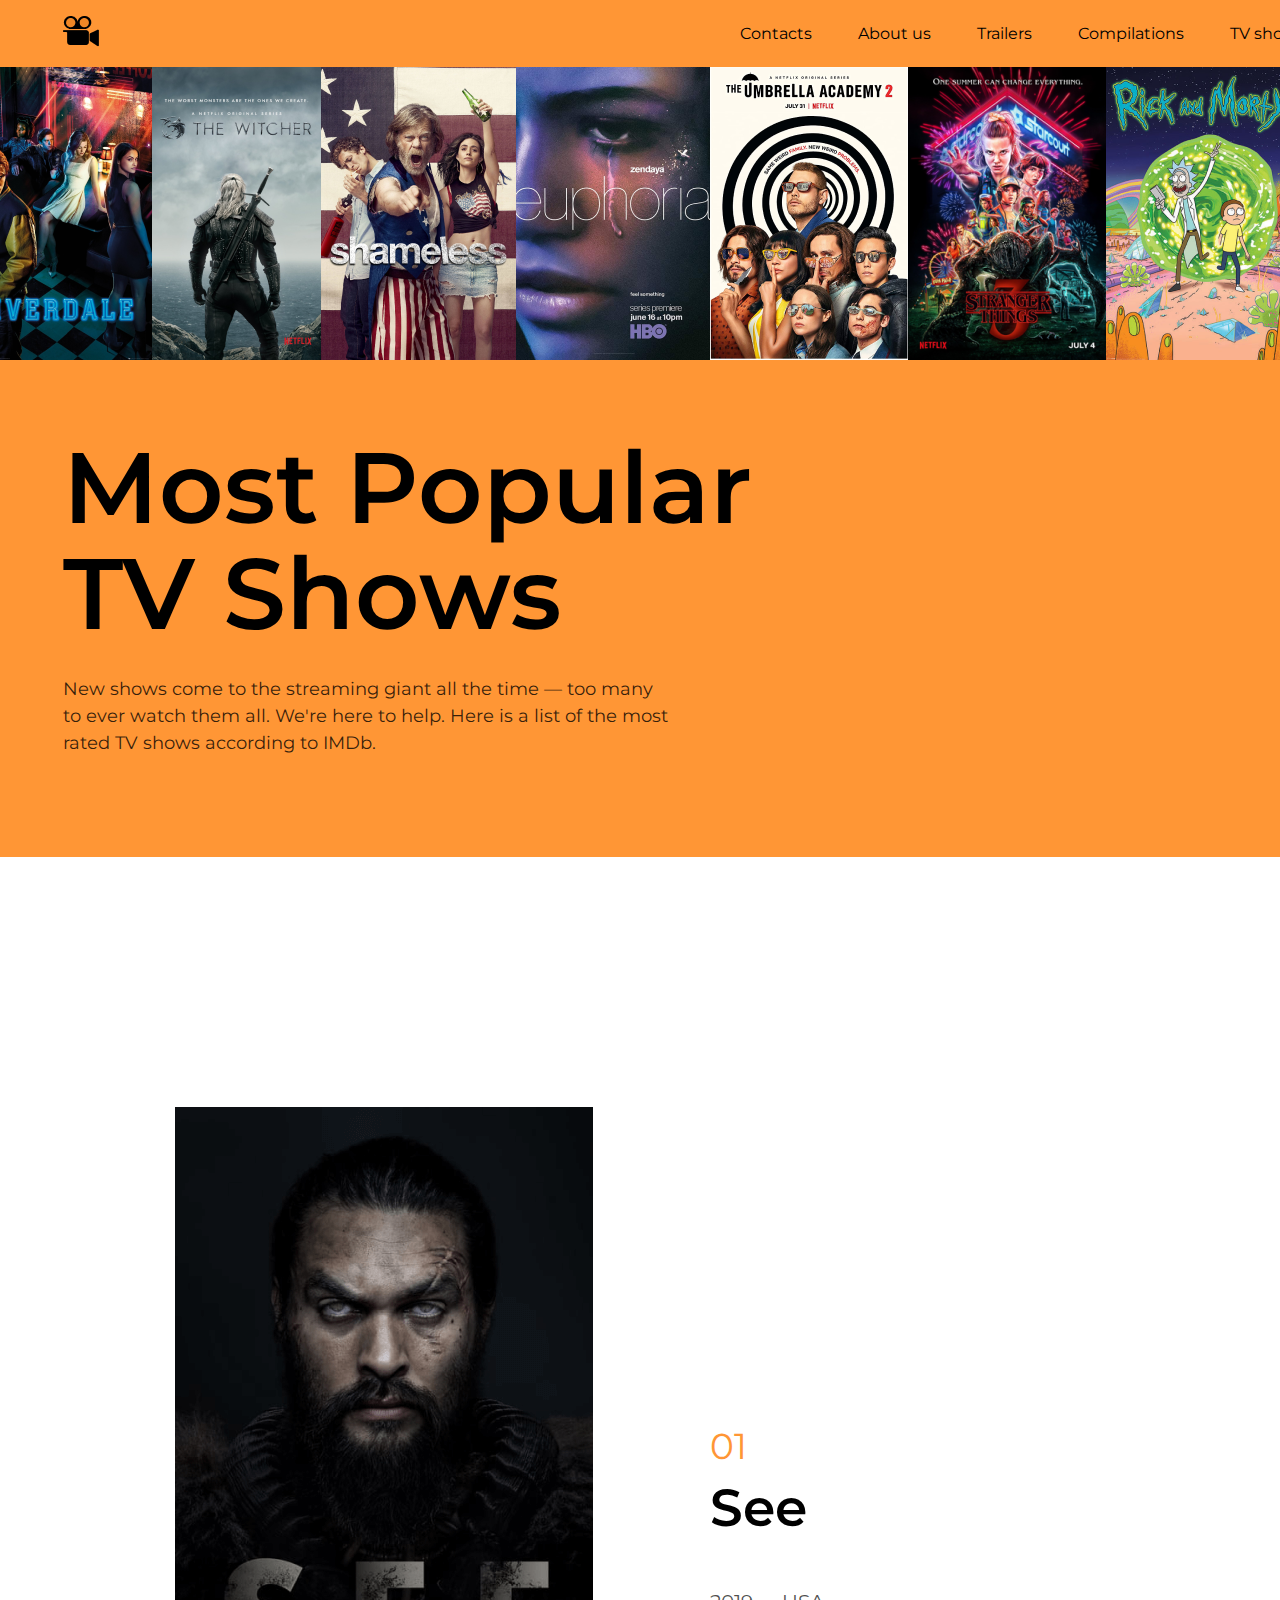
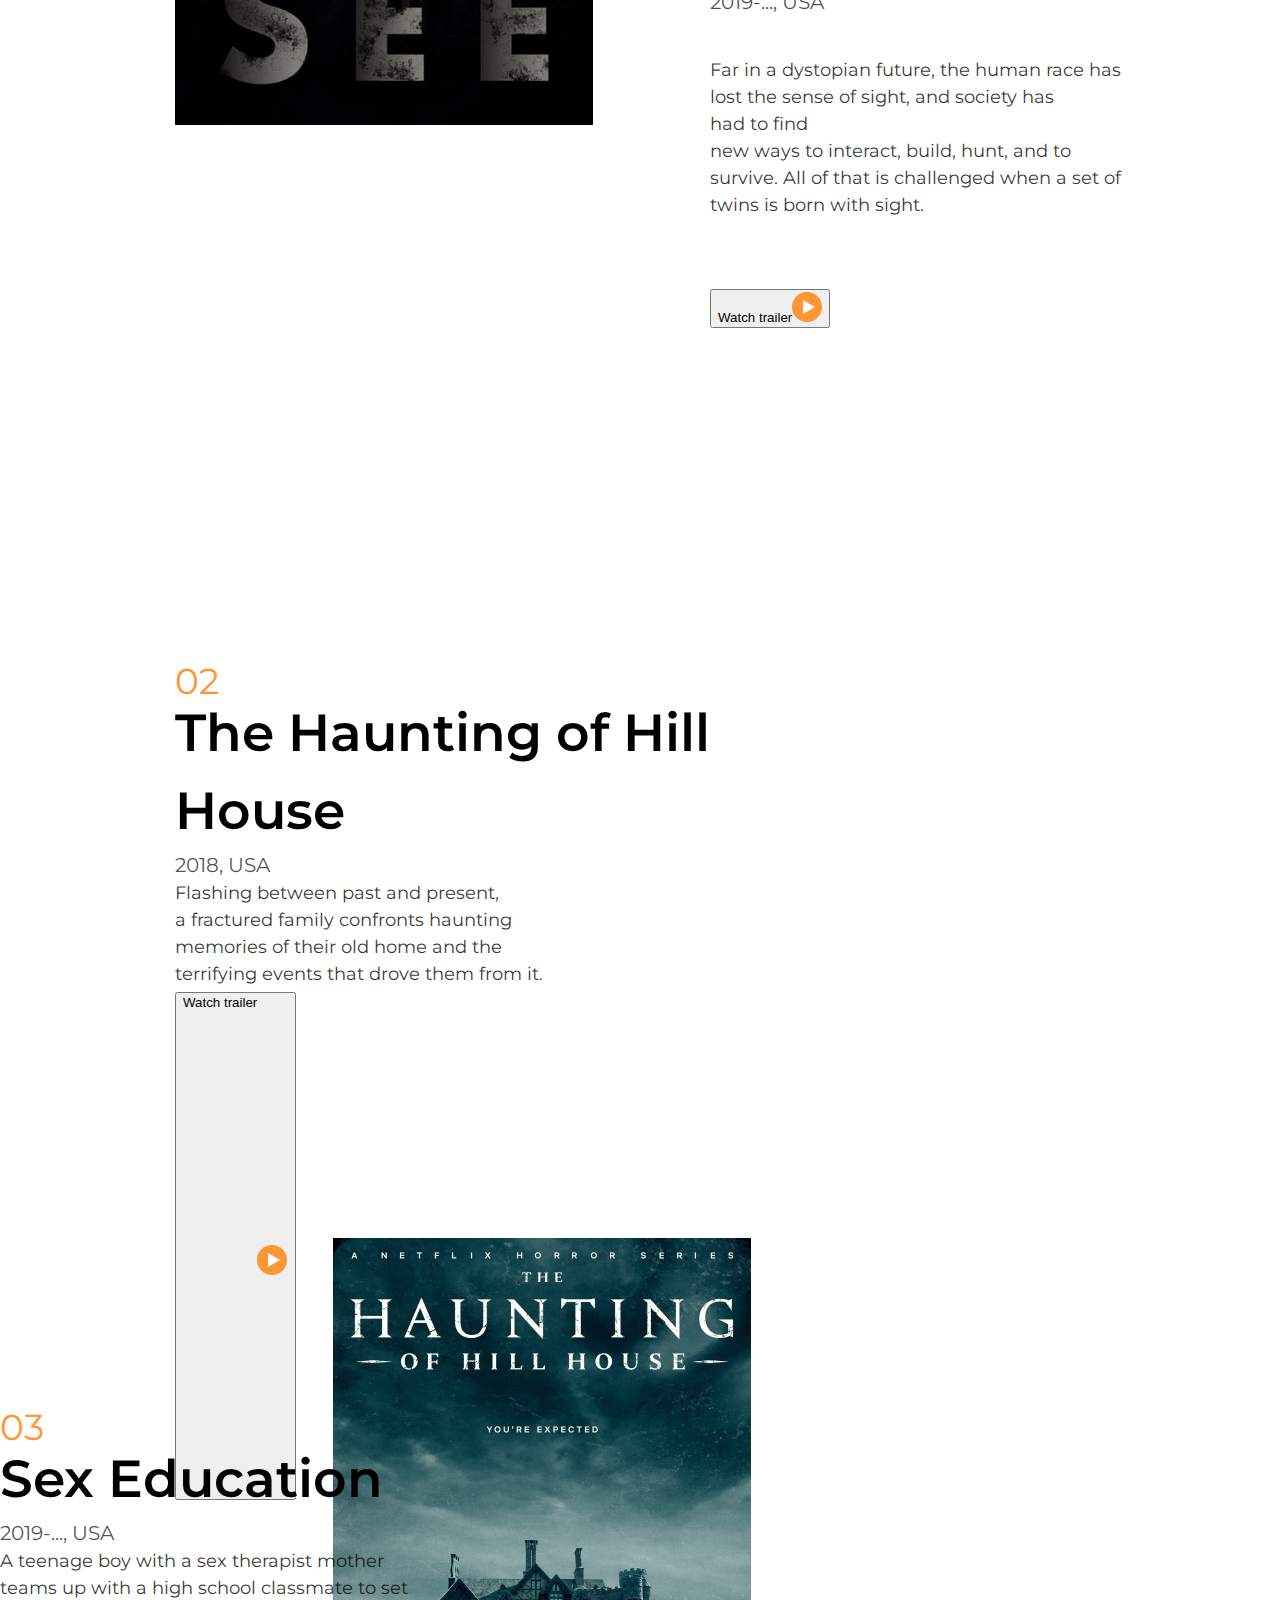
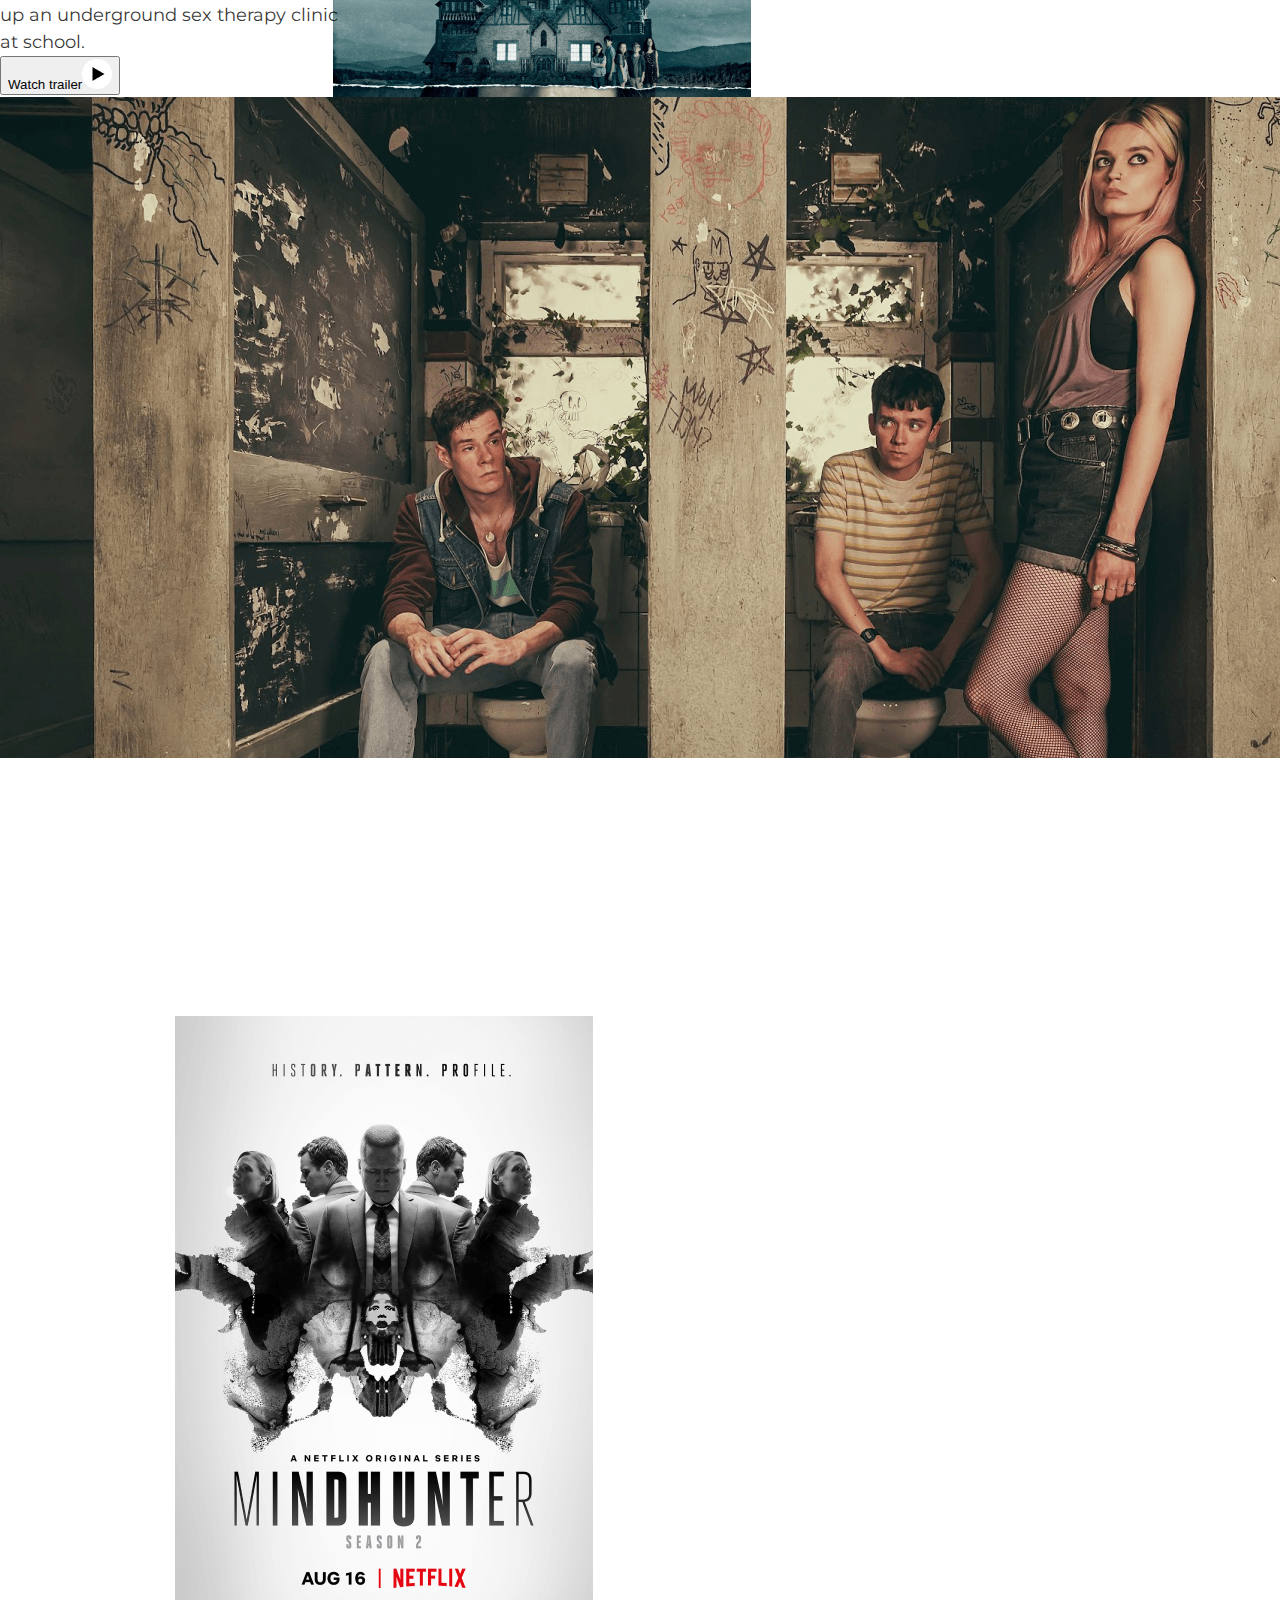
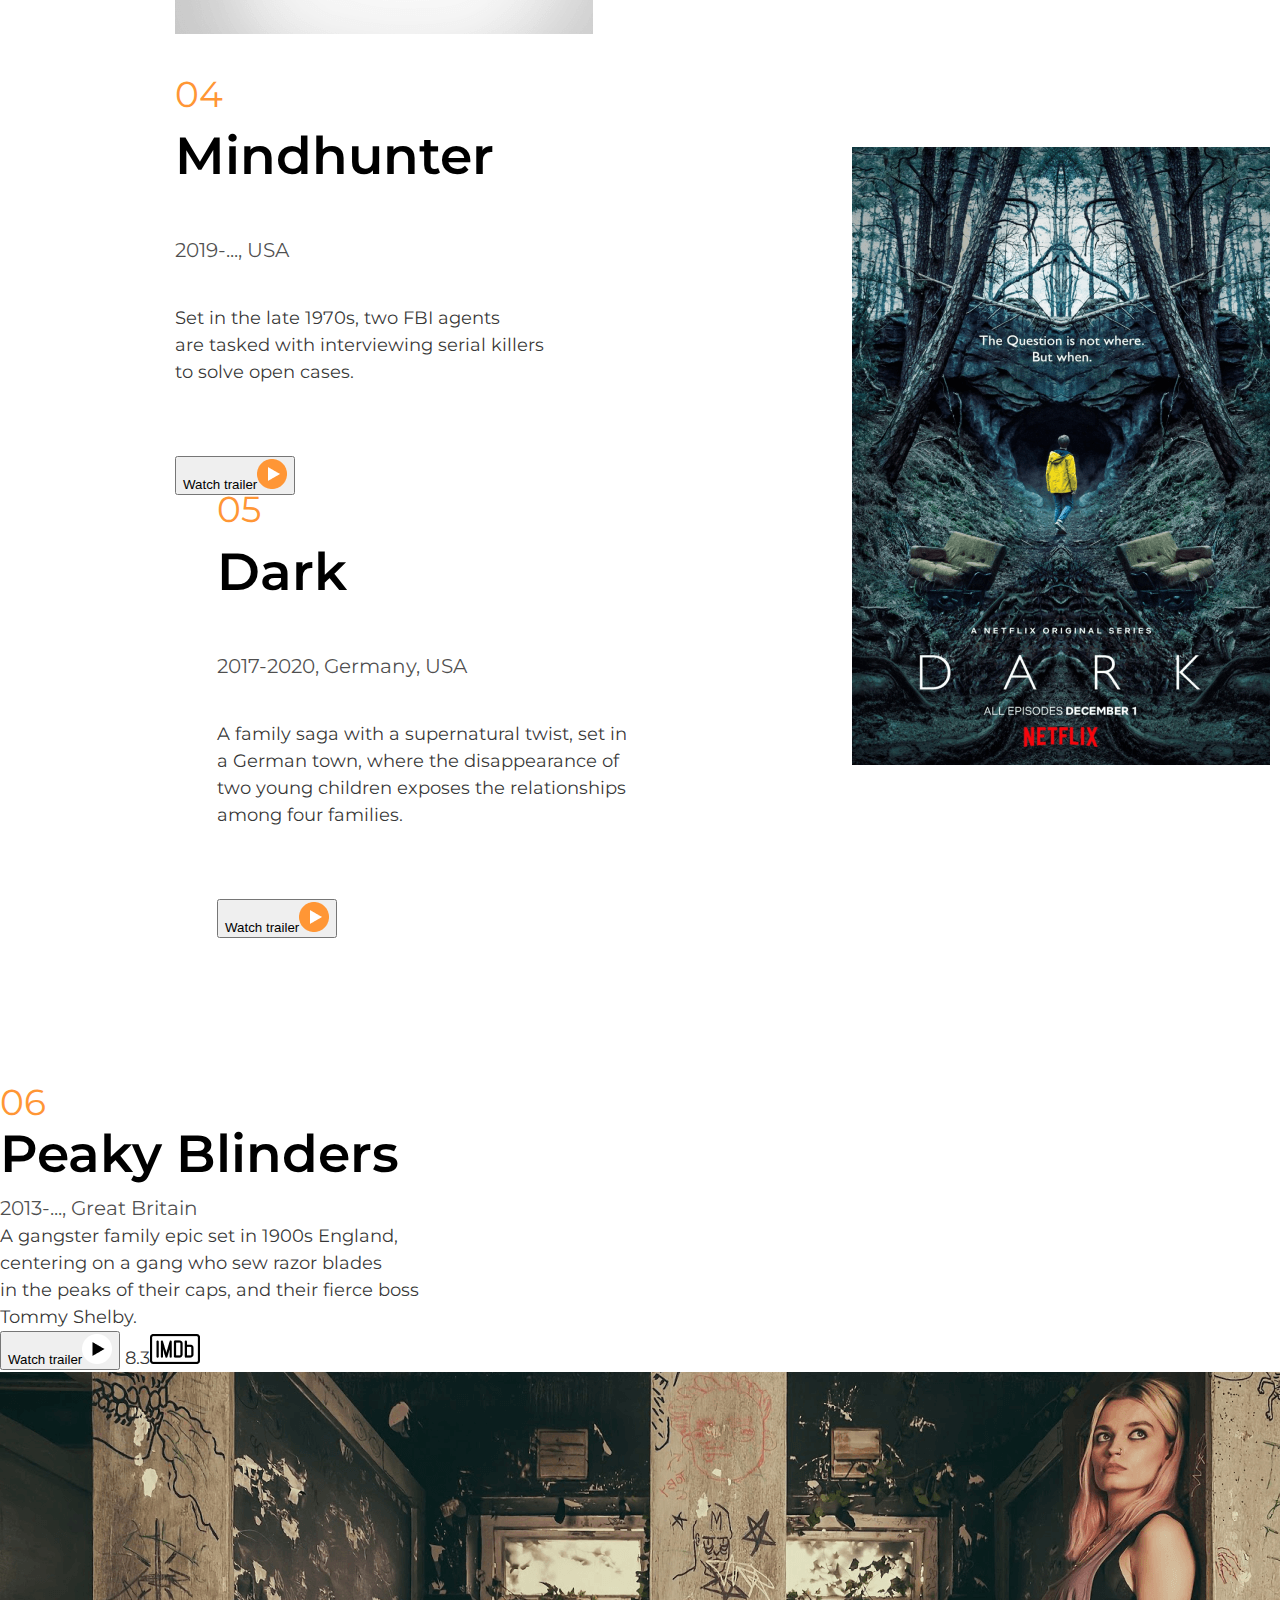
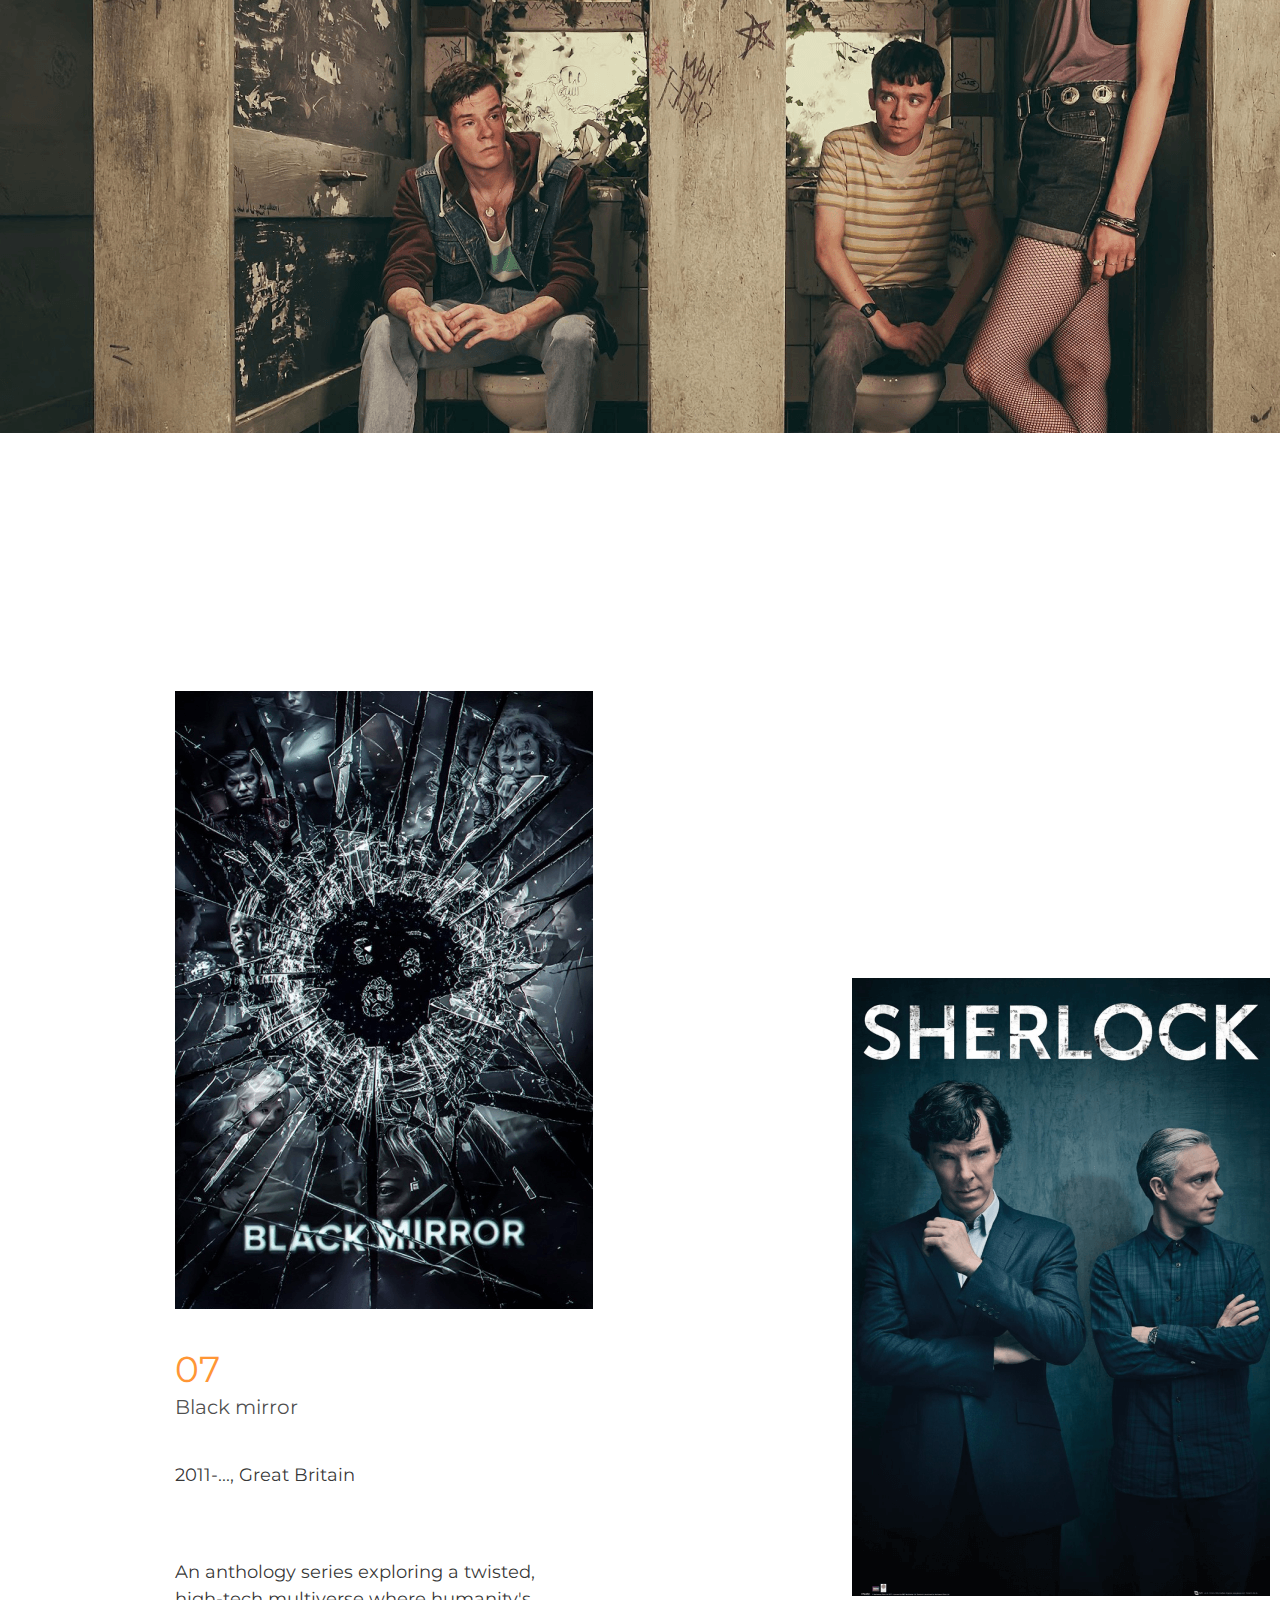
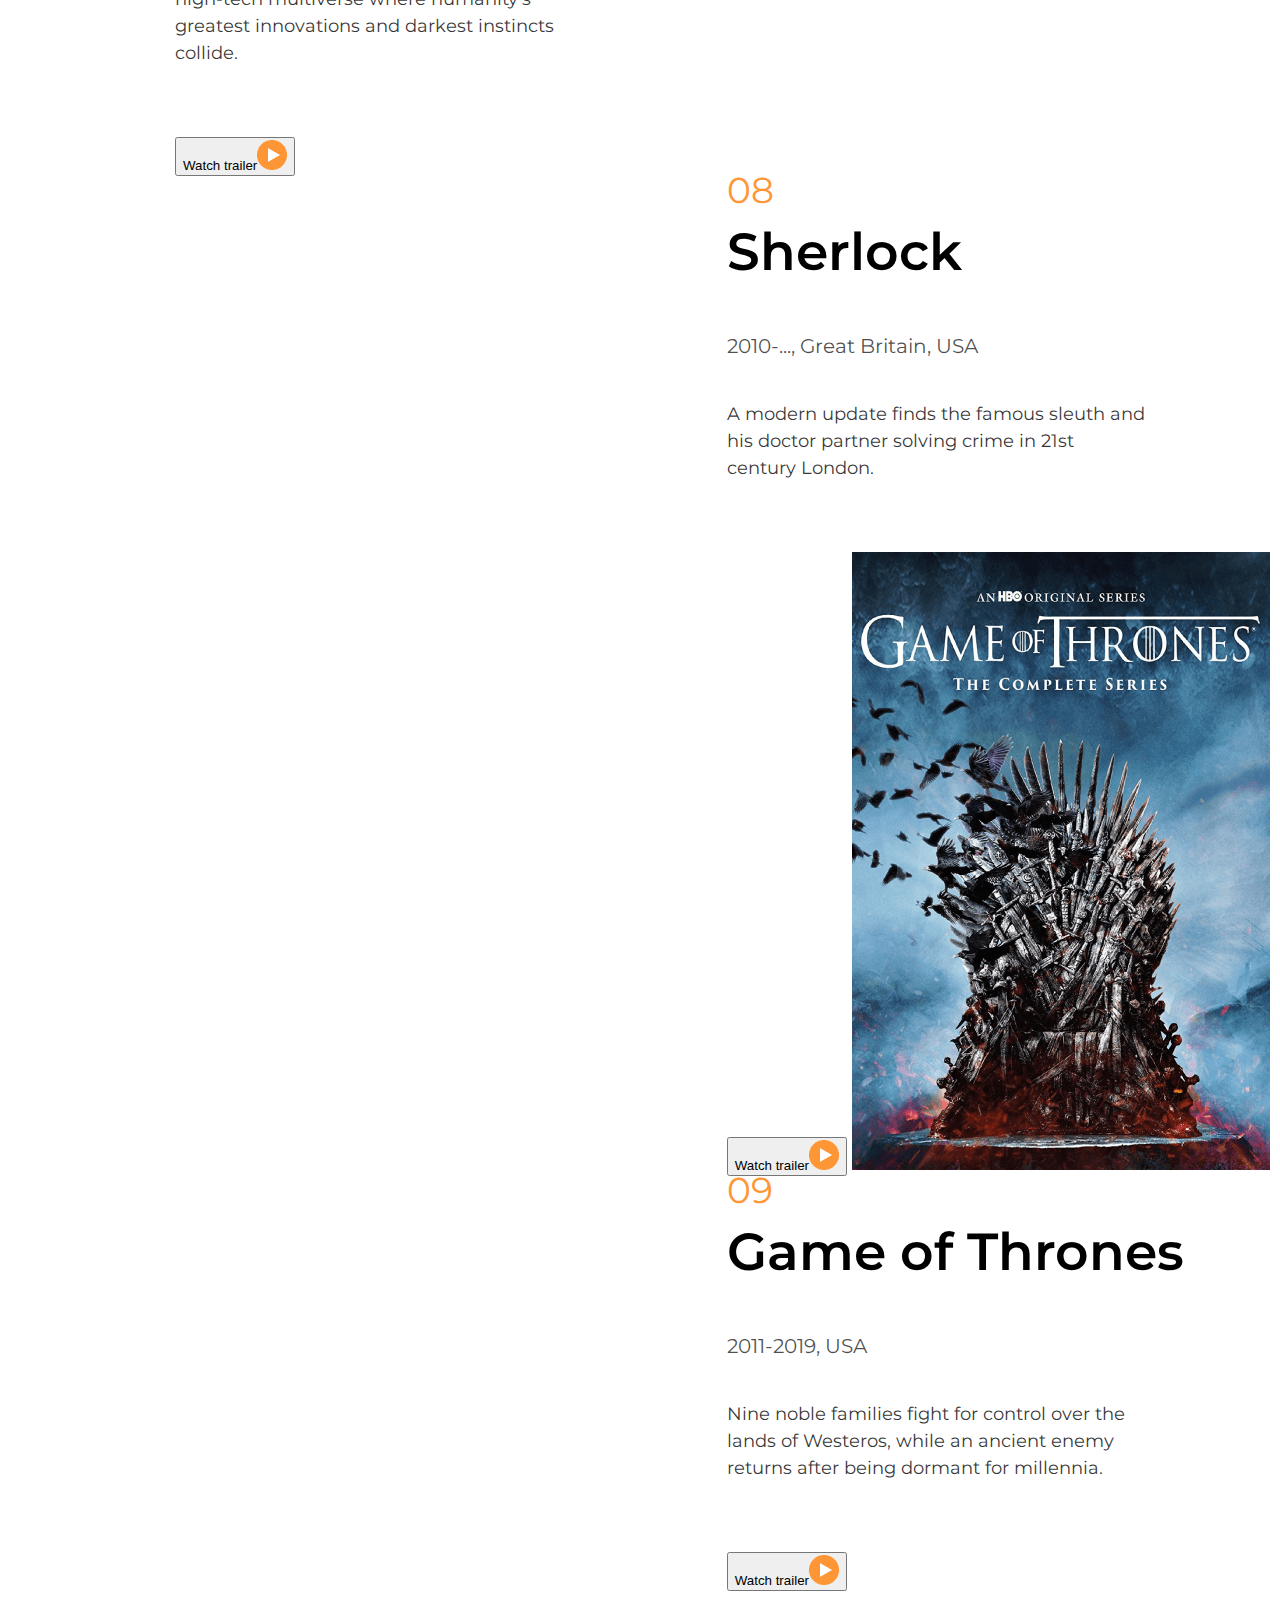
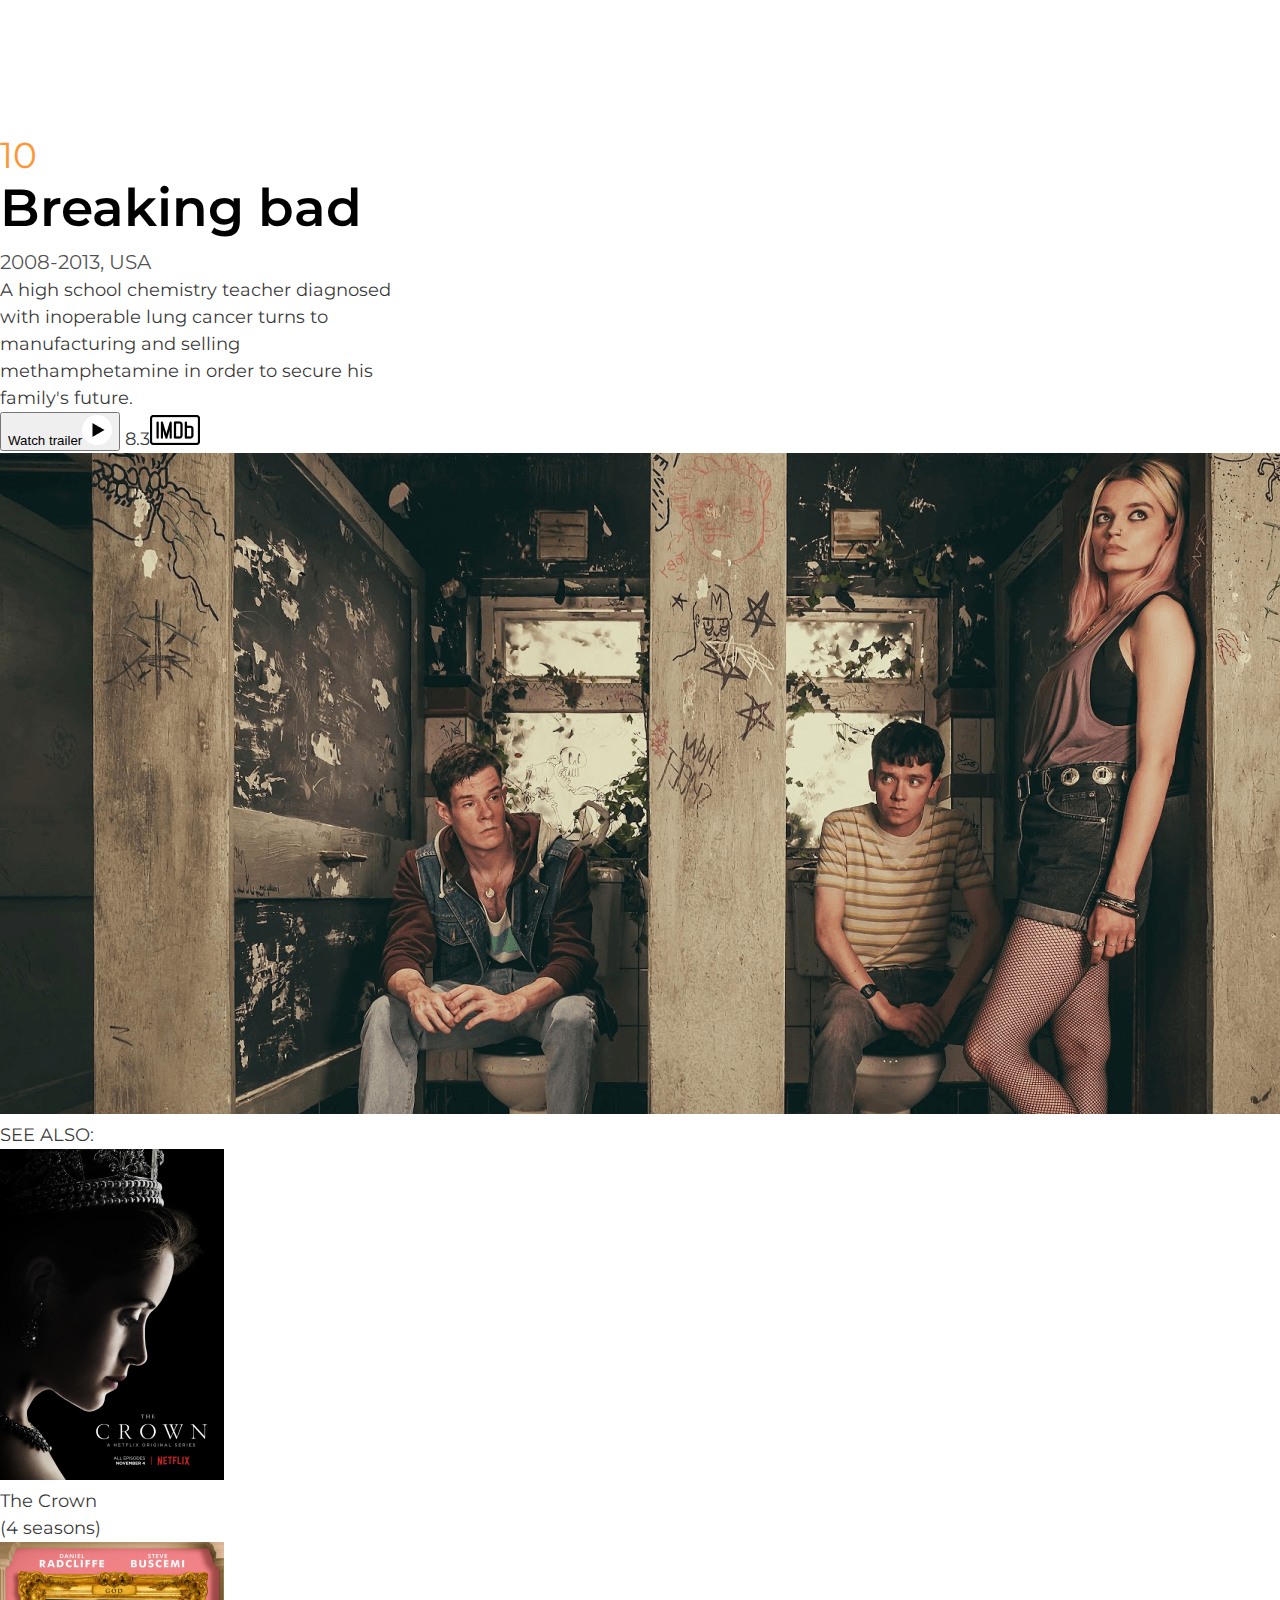
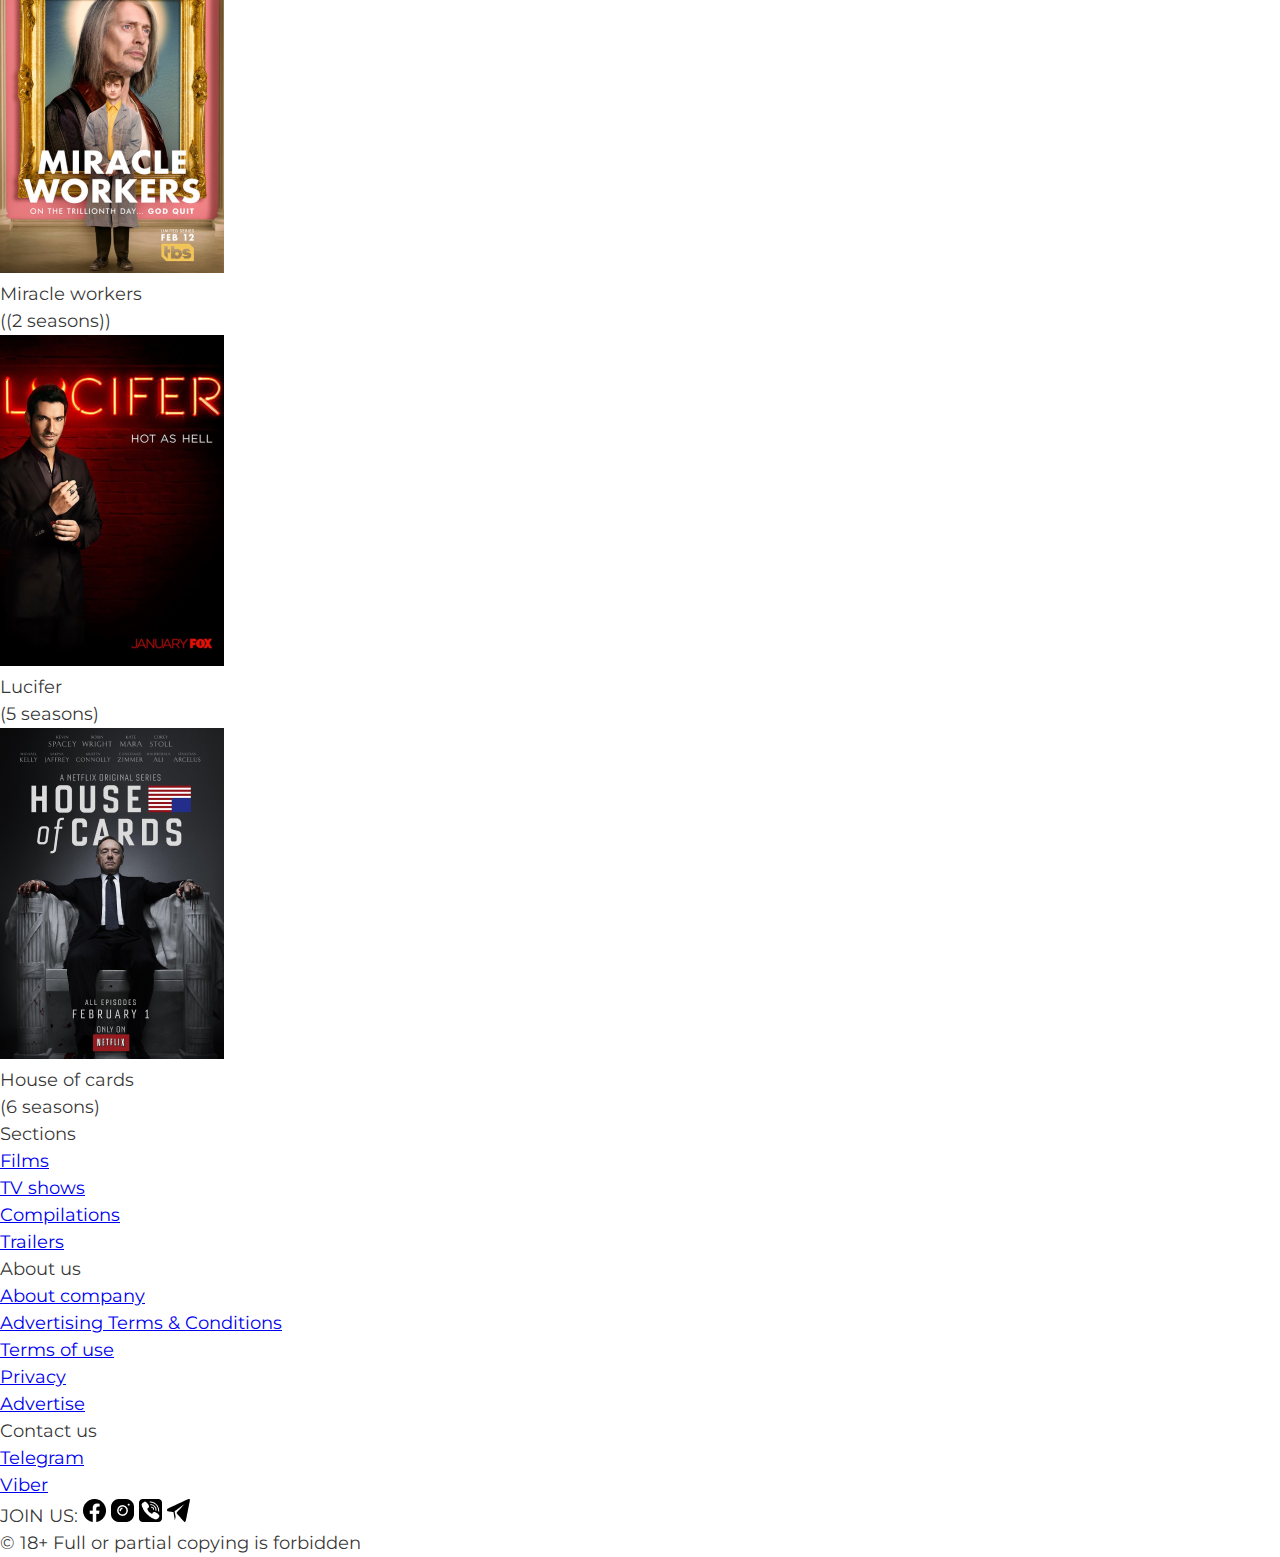
==== commit f33137c7: "Add Black Mirror and Sherlock section style" ====
--- a/index2.html
+++ b/index2.html
@@ -161,10 +161,10 @@
             <span>8.3<img src="./Assets/images/IMDb.png" alt="IMDb rate" /></span>
             <img src="./Assets/images/Optimized images/Peaky_Blinders.png" role="presentation" aria-hidden="true"/>
         </section>
-        <section>
-            <span>8.8<img src="./Assets/images/IMDb.png" alt="IMDb rate" /></span>
-            <img src="./Assets/images/Optimized images/BlackMirror.png" role="presentation" aria-hidden="true"/>
-            <div>
+        <section class="Black-Sherlock">
+            <!--<span>8.8<img src="./Assets/images/IMDb.png" alt="IMDb rate" /></span>-->
+            <img class="Black" src="./Assets/images/Optimized images/BlackMirror.png" role="presentation" aria-hidden="true"/>
+            <div class="Black_Info">
                 <h4>07</h4>
                 <h3 class="release_years">Black mirror</h3>
                 <p>2011-..., Great Britain</p>
@@ -176,9 +176,9 @@
                 <button type="button">Watch trailer<img src="./Assets/images/Play_Button.png" 
                         role="presentation" aria-hidden="true"/></button>
             </div>
-            <span>8.8<img src="./Assets/images/IMDb.png" alt="IMDb rate" /></span>
-            <img src="./Assets/images/Optimized images/Sherlock.png" role="presentation" aria-hidden="true"/>
-            <div>
+            <!--<span>8.8<img src="./Assets/images/IMDb.png" alt="IMDb rate" /></span>-->
+            <img class="Sherlock" src="./Assets/images/Optimized images/Sherlock.png" role="presentation" aria-hidden="true"/>
+            <div class="Sherlock_info">
                 <h4>08</h4>
                 <h3>Sherlock</h3>
                 <p class="release_years">2010-..., Great Britain, USA</p>
@@ -189,7 +189,7 @@
                 </p>
                 <button type="button">Watch trailer<img src="./Assets/images/Play_Button.png" 
                         role="presentation" aria-hidden="true"/></button>
-            <span>9.3<img src="./Assets/images/IMDb.png" alt="IMDb rate" /></span>
+            <!--<span>9.3<img src="./Assets/images/IMDb.png" alt="IMDb rate" /></span>-->
             <img src="./Assets/images/Optimized images/GoTh.png" role="presentation" aria-hidden="true"/>
             <div>
                 <h4>09</h4>
--- a/Assets/Styles/styles.css
+++ b/Assets/Styles/styles.css
@@ -325,6 +325,87 @@
 }
 
 
-
-
-
+/*Peaky Blinders*/
+
+
+
+/*Black Mirror and Sherlock section*/
+
+.Black-Sherlock {
+    overflow: hidden;
+
+}
+
+.Black {
+    display: inline-block;
+    margin-top: 250px;
+    margin-right: 100px;
+    margin-bottom: 40px;
+    margin-left: 175px;
+}
+
+.Black_Info {
+    display: block;
+    float: left;
+    margin-right: 255px;
+    margin-left: 175px;
+
+}
+
+.Black_Info h4 {
+    padding-top: 0px;
+    padding-right: 250px;
+    padding-bottom: 10px;
+    text-align: left;
+}
+
+.Black_Info h3 {
+    padding-bottom: 40px;
+}
+
+.Black_Info .release_years {
+    padding-bottom: 40px;
+}
+
+.Black_Info p {
+    padding-bottom: 70px;
+}
+
+
+.Sherlock {
+    display: inline-block;
+    float: right;
+    margin-top: -800px;
+    margin-right: 170px;
+    margin-bottom: 40px;
+    margin-left: 55px;
+}
+
+.Sherlock_info {
+    display: block;
+    float: right;
+    margin-right: 170px;
+    margin-bottom: 150px;
+
+
+}
+
+.Sherlock_info h4 {
+    padding-top: 0px;
+    padding-right: 250px;
+    padding-bottom: 10px;
+    text-align: left;
+}
+
+.Sherlock_info h3 {
+    padding-bottom: 40px;
+}
+
+.Sherlock_info .release_years {
+    padding-bottom: 40px;
+}
+
+.Sherlock_info p {
+    padding-bottom: 70px;
+}
+
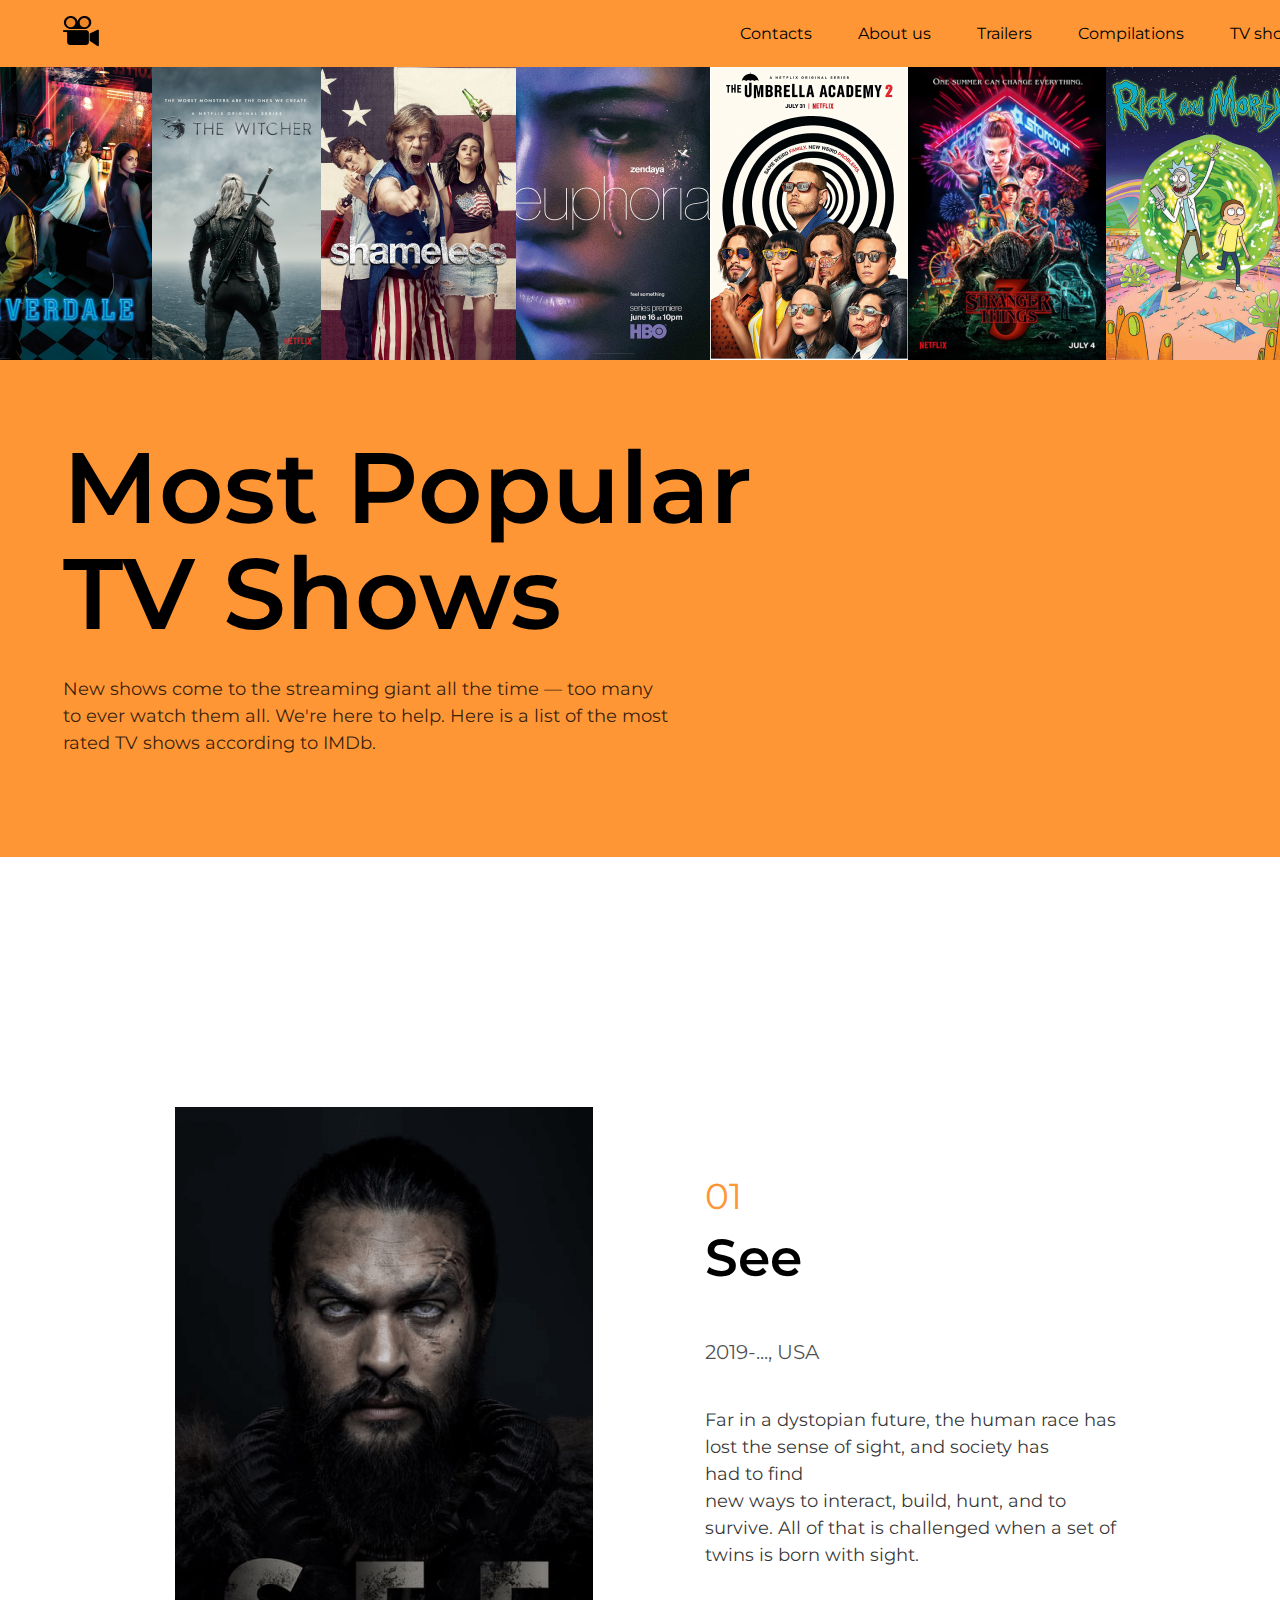
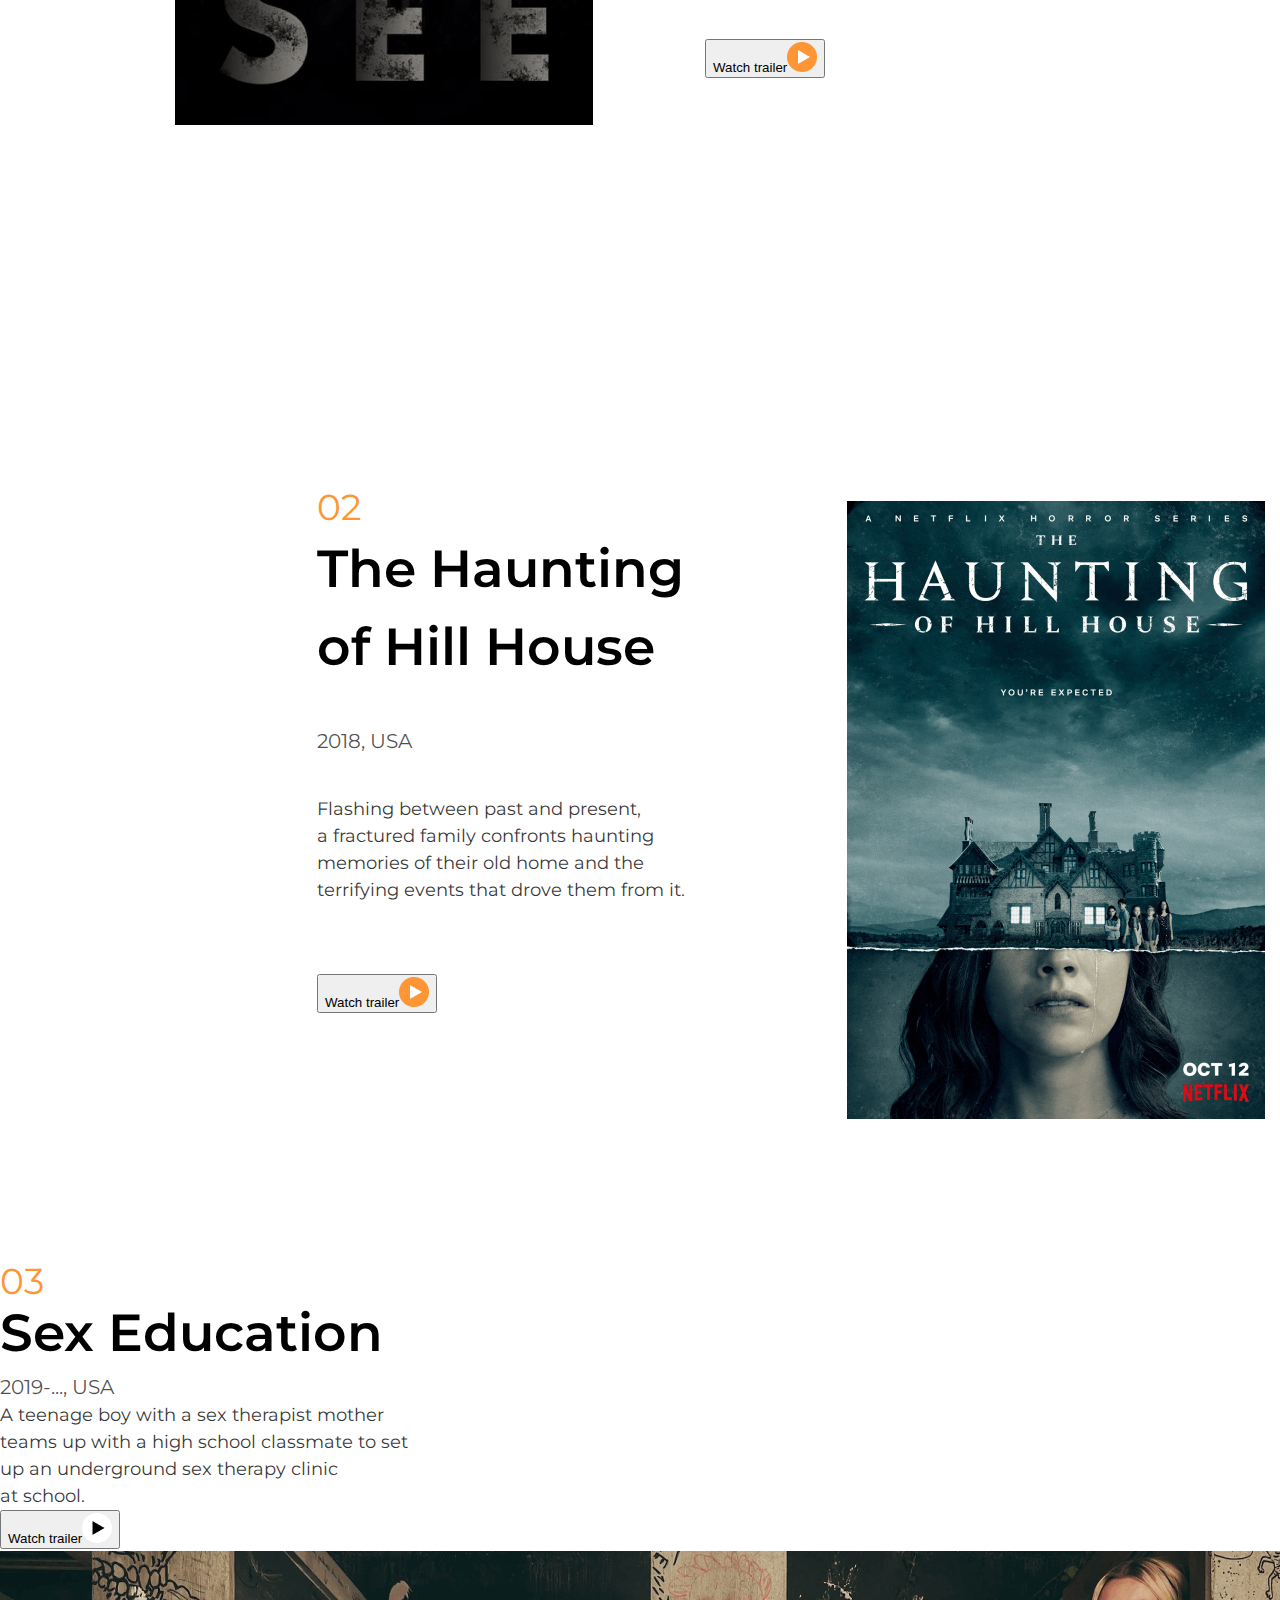
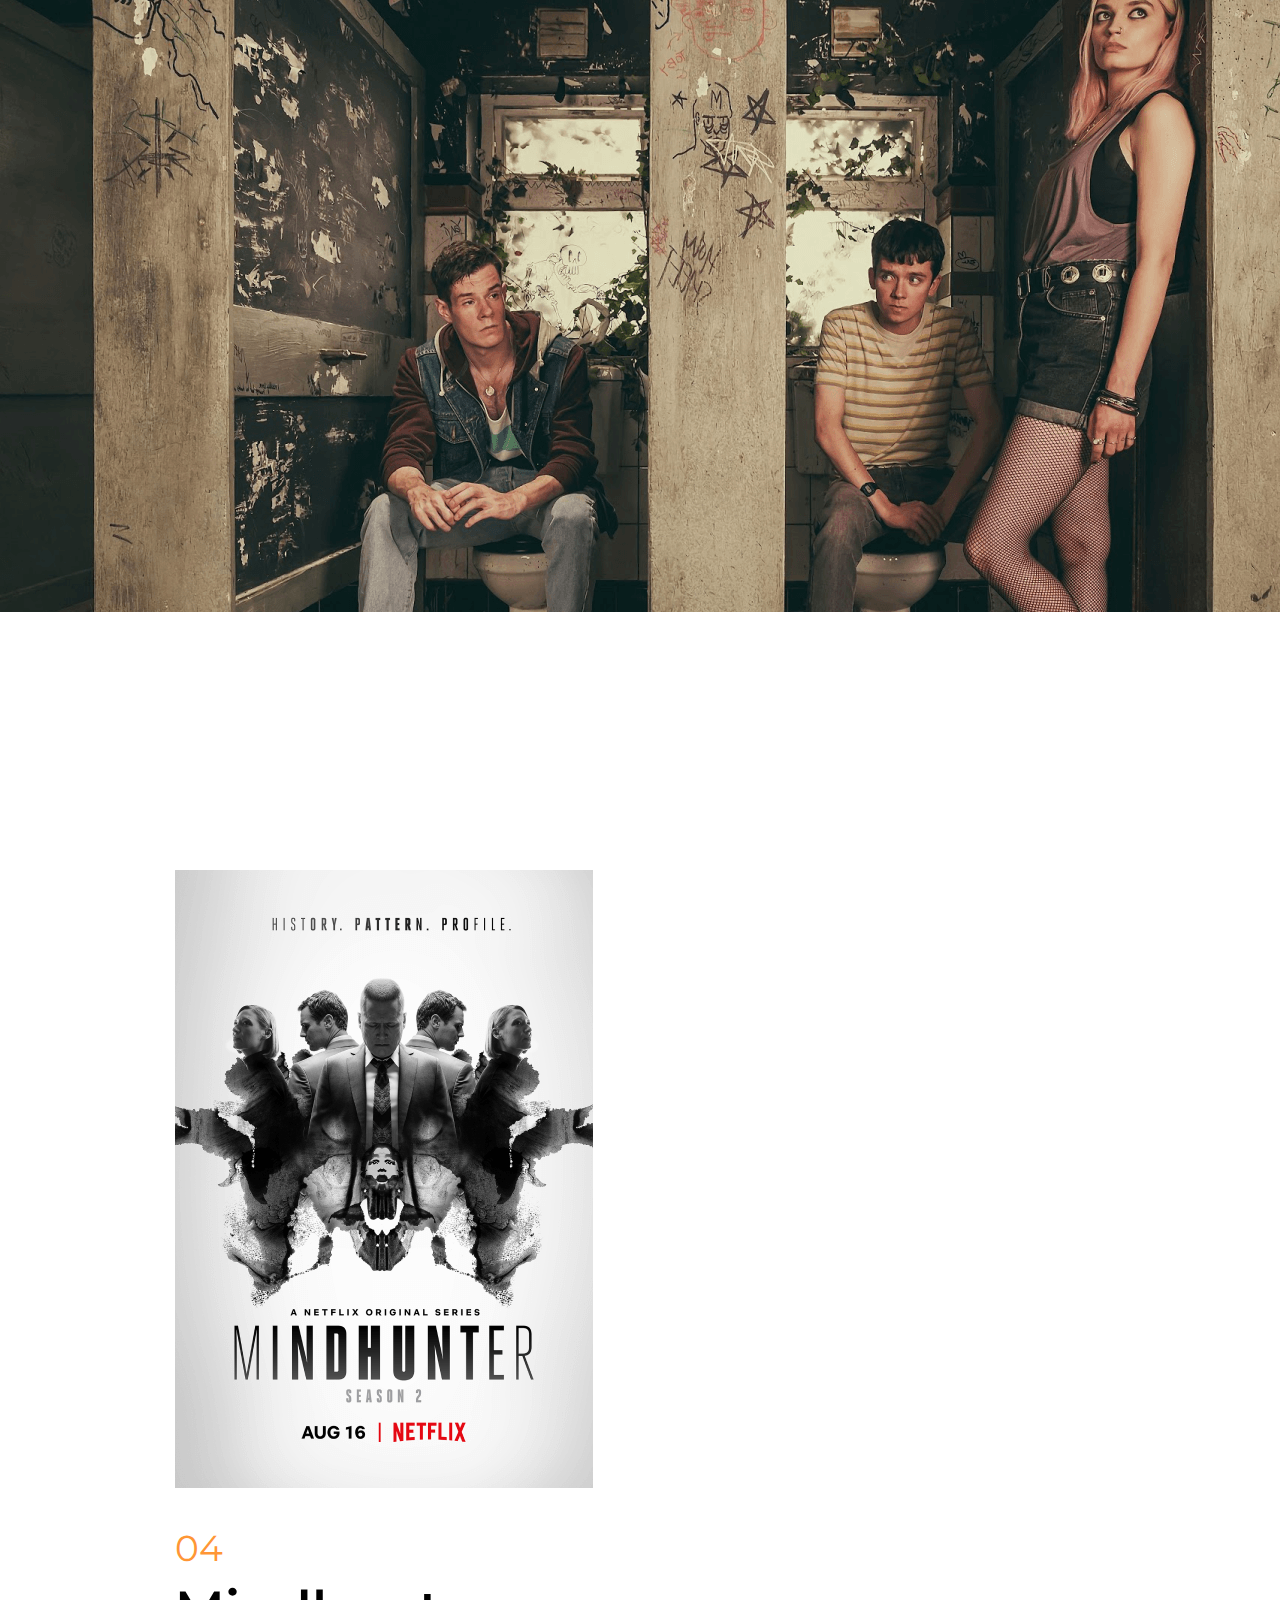
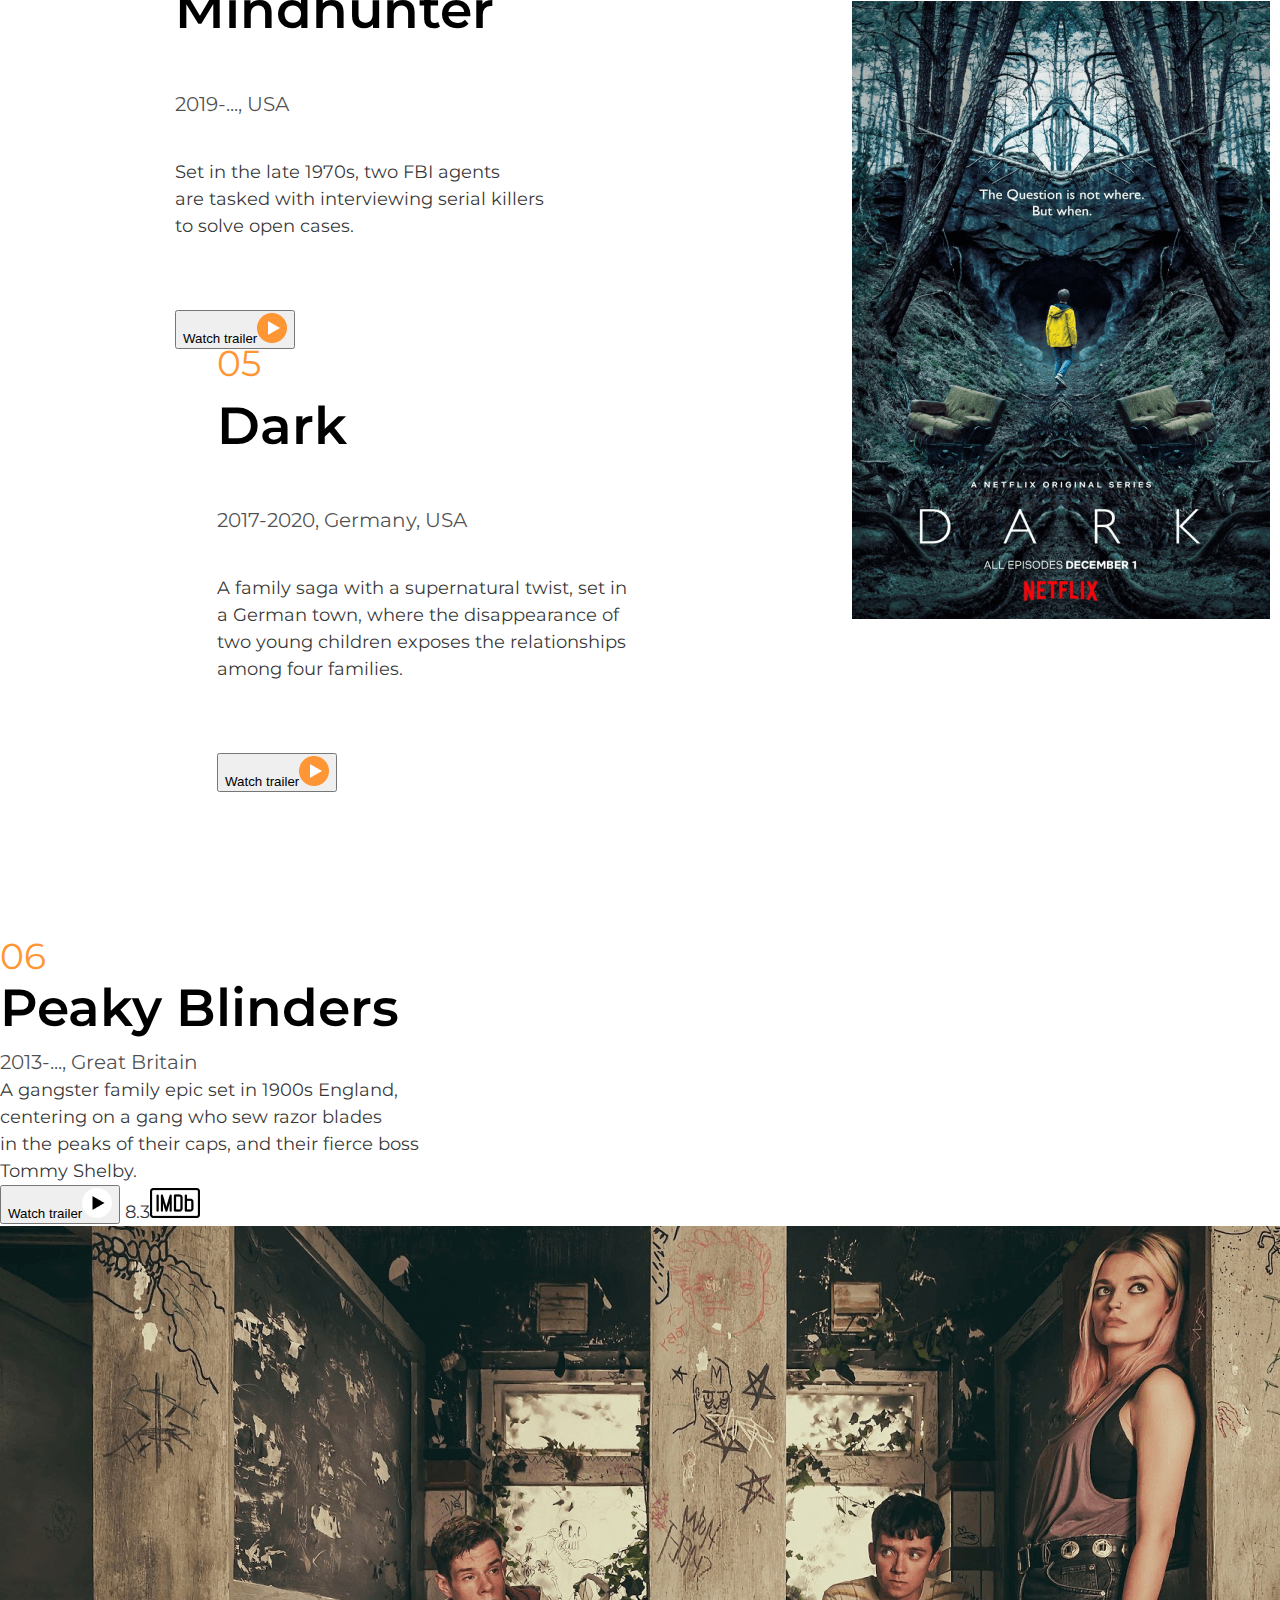
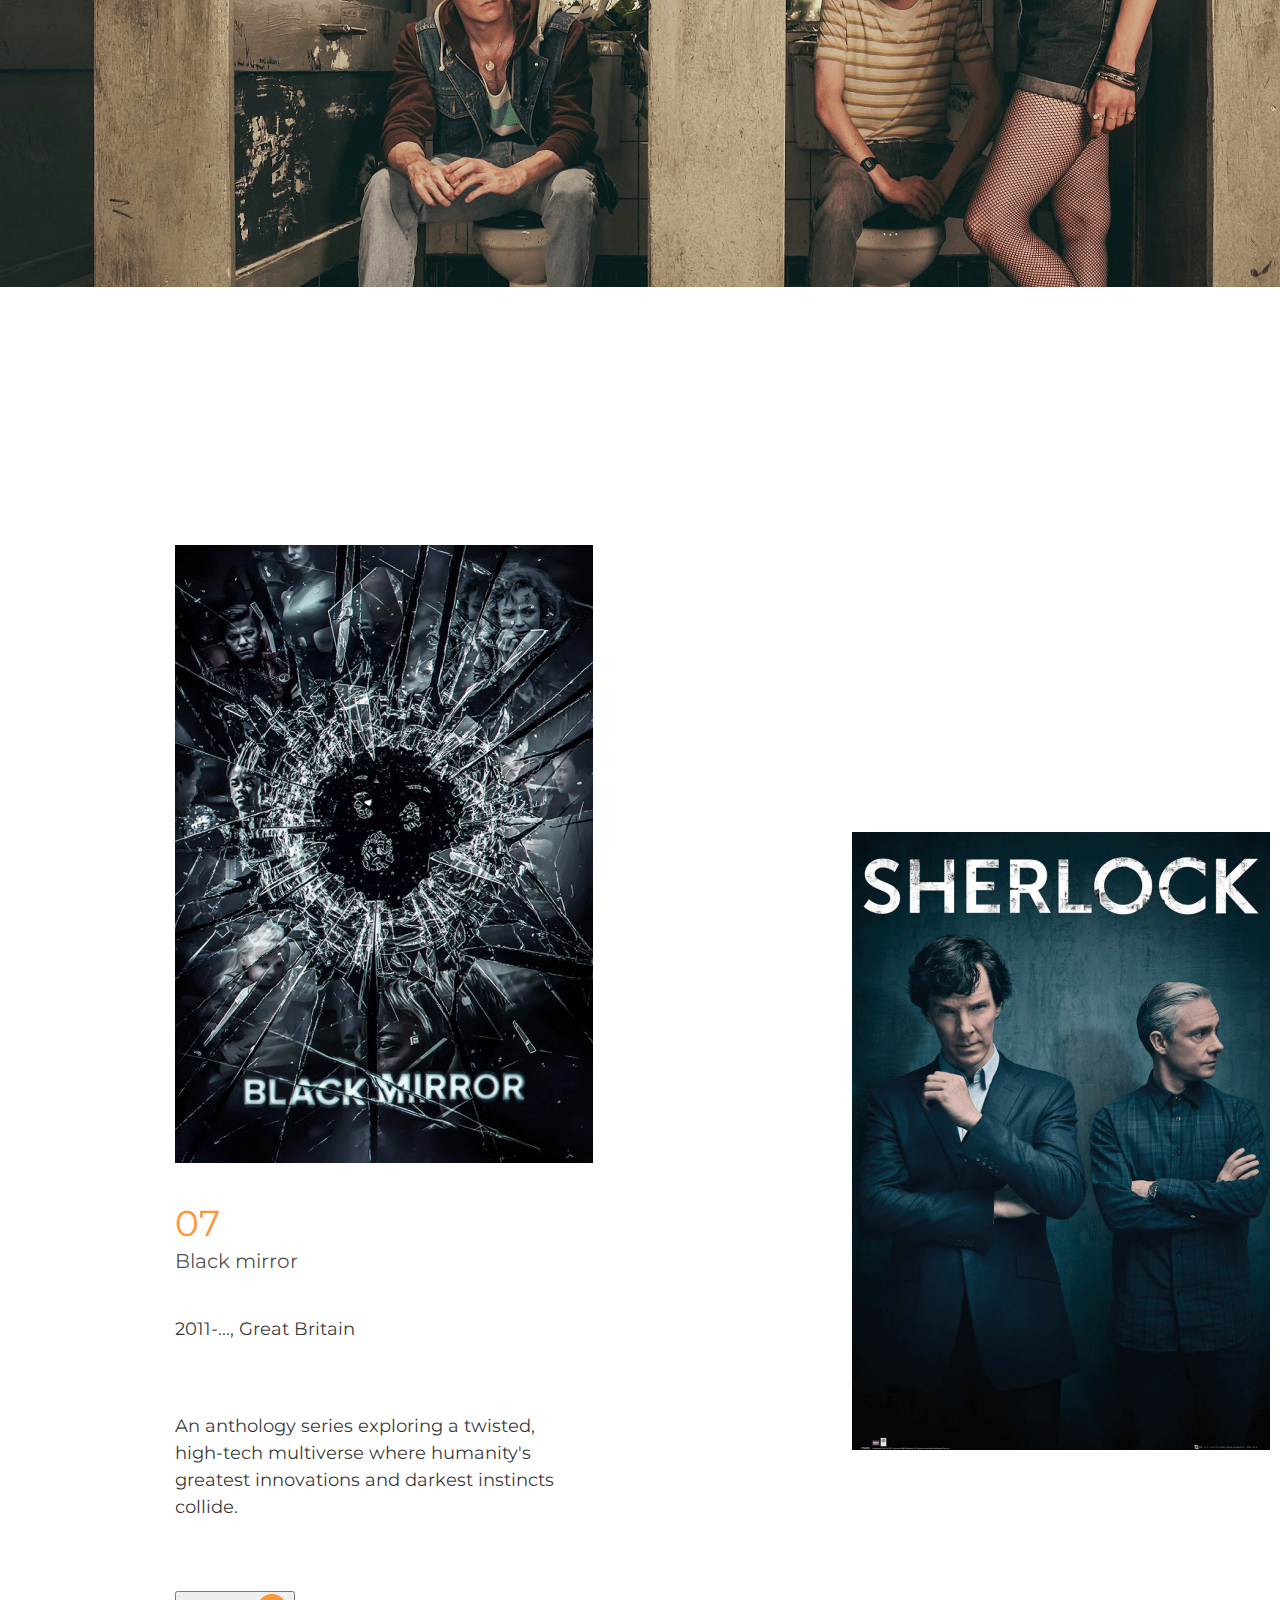
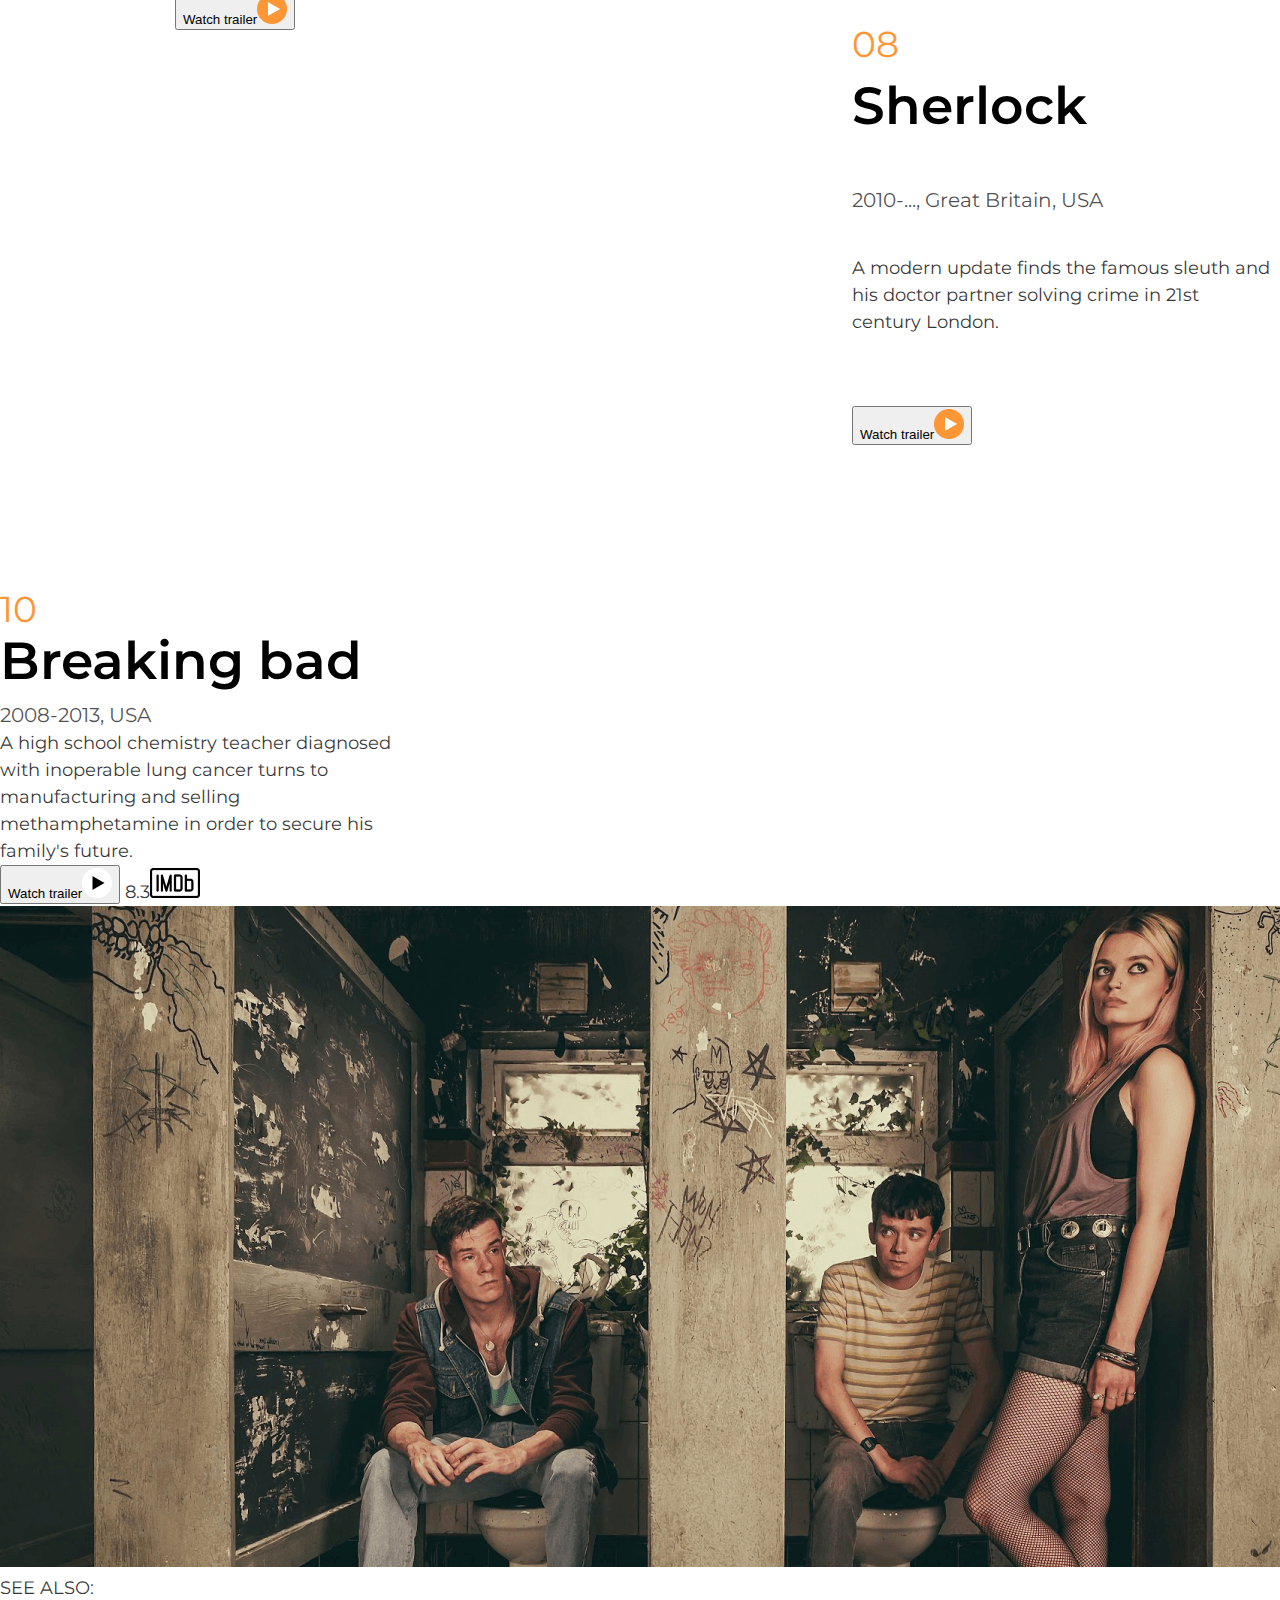
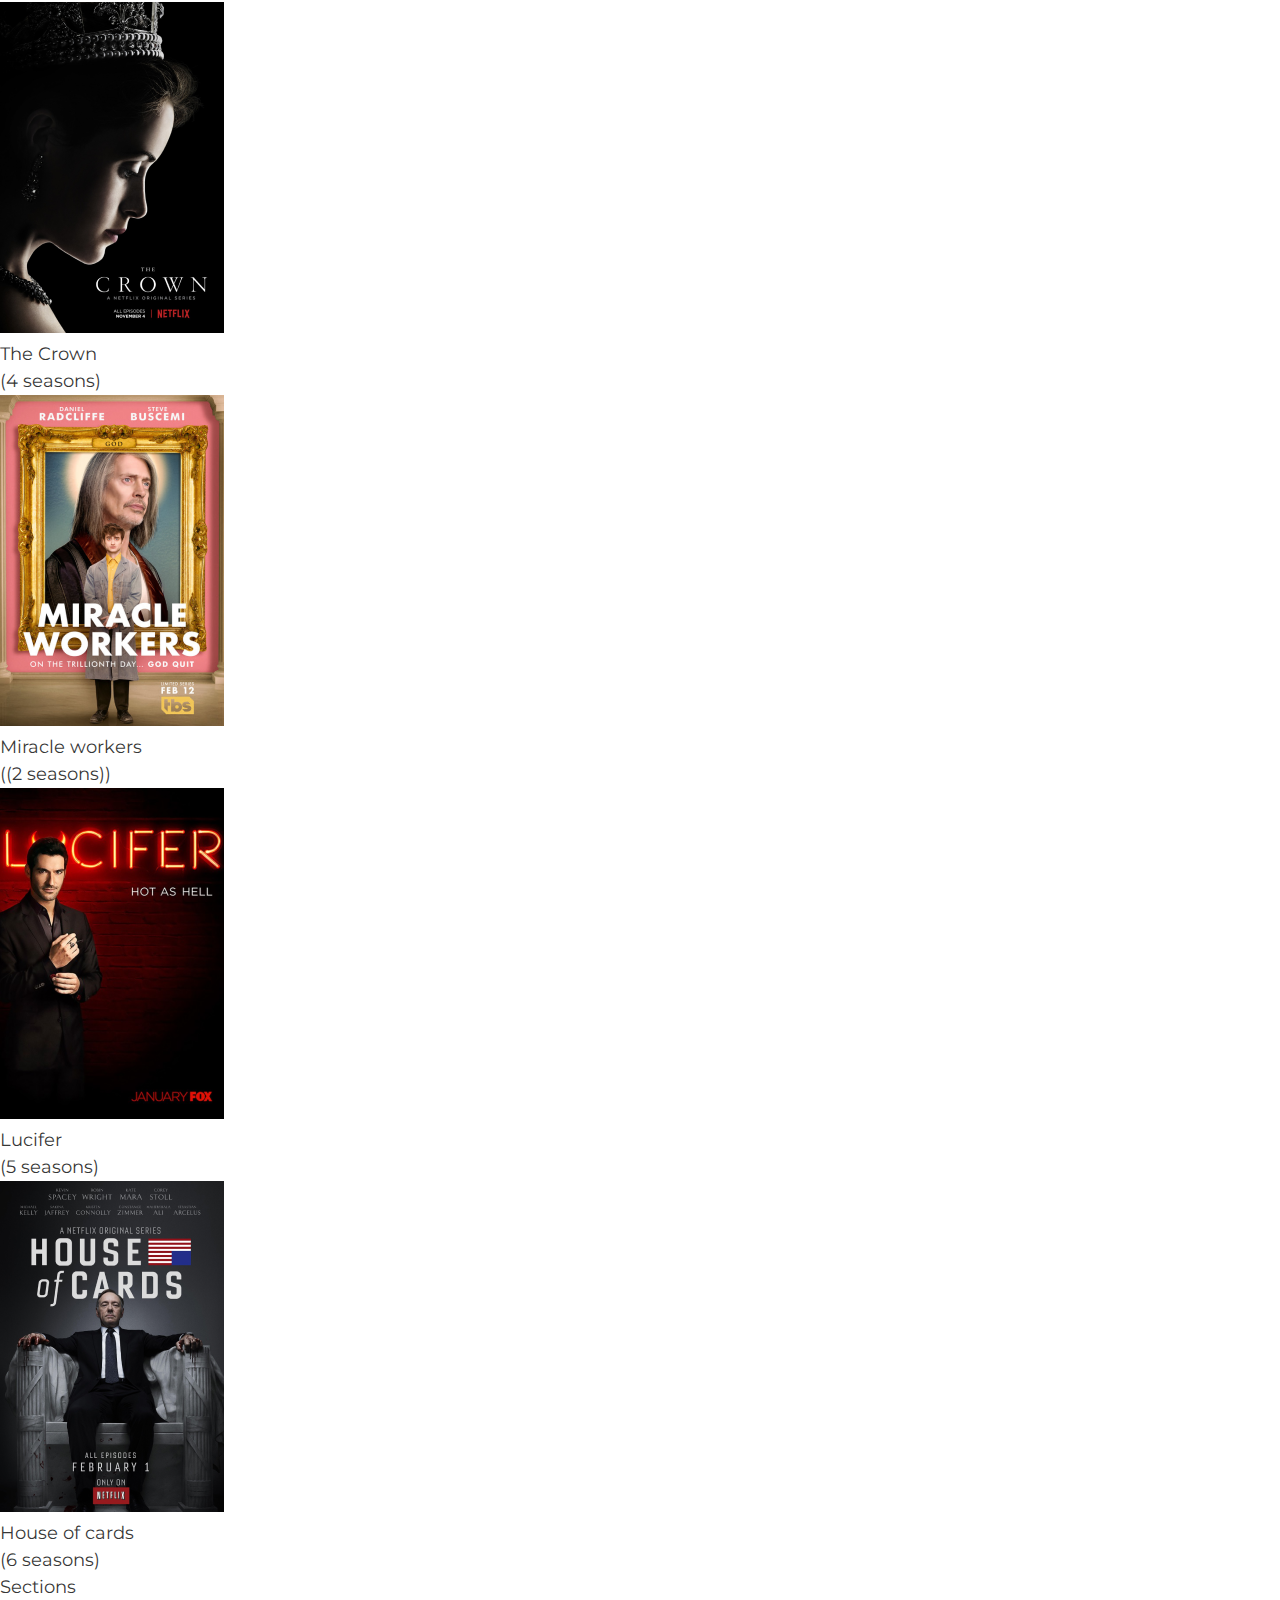
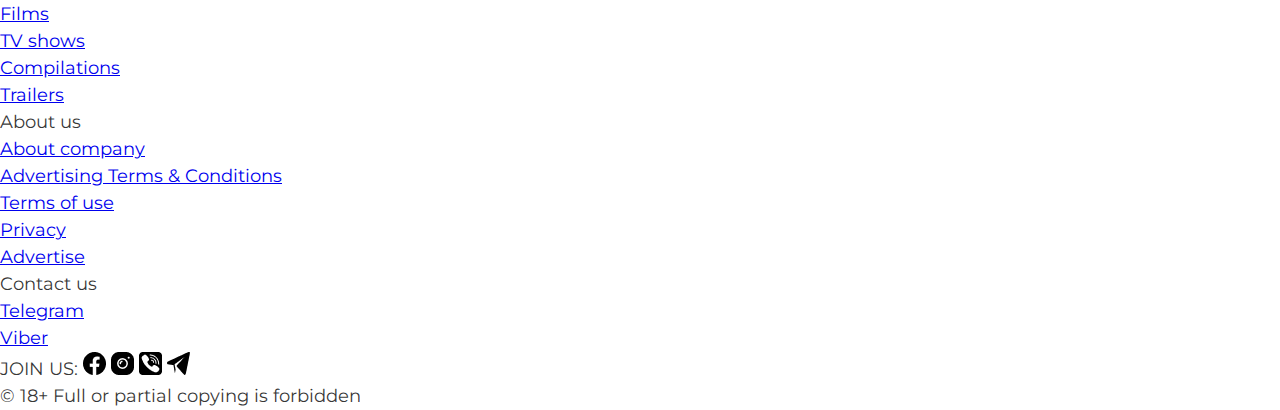
==== commit 3a0ce323: "Add changes to 1-2 and 7-9 parts of the page" ====
--- a/index2.html
+++ b/index2.html
@@ -64,15 +64,15 @@
                 the most<br> rated TV shows according to IMDb.
             </p>
         </section>
-        <section class="See_Block">
+        <section class="See-HoHH">
             <!--<span>7.6<img src="./Assets/images/IMDb.png" alt="IMDb rate" /></span>-->
-            <img src="./Assets/images/Optimized images/See.png" role="presentation" aria-hidden="true"/>
+            <img class="See" src="./Assets/images/Optimized images/See.png" role="presentation" aria-hidden="true"/>
             <!--
             <img
                 srcset="./Assets/images/Optimized images/See.png,
                         ./Assets/images/Optimized images/See@2x.png 2x"
                 src="./Assets/images/Optimized images/See.png" role="presentation" aria-hidden="true"/> -->
-            <div class="SeeInfo">
+            <div class="See_Info">
                 <h4>01</h4>
                 <h3>See</h3>
                 <p class="release_years">2019-..., USA</p>
@@ -84,9 +84,9 @@
                 <button type="button">Watch trailer<img src="./Assets/images/Play_Button.png" 
                         role="presentation" aria-hidden="true"/></button>
             </div>
-            <div class="haunting_info">
+            <div class="HoHH_info">
                 <h4>02</h4>
-                <h3>The Haunting of Hill House</h3>
+                <h3>The Haunting <br>of Hill House</h3>
                 <p class="release_years">2018, USA</p>
                 <p>
                     Flashing between past and present,<br> 
@@ -95,9 +95,9 @@
                 </p>
                 <button type="button">Watch trailer<img src="./Assets/images/Play_Button.png" 
                         role="presentation" aria-hidden="true"/></button>
+                </div>
             <!--<span>8.0<img src="./Assets/images/IMDb.png" alt="IMDb rate" /></span>-->
-            <img src="./Assets/images/Optimized images/Hounting_of_HH.png" role="presentation" aria-hidden="true"/>
-            </div>
+            <img class="HoHH" src="./Assets/images/Optimized images/Hounting_of_HH.png" role="presentation" aria-hidden="true"/>
         </section>
         <section>
             <div>
@@ -189,9 +189,9 @@
                 </p>
                 <button type="button">Watch trailer<img src="./Assets/images/Play_Button.png" 
                         role="presentation" aria-hidden="true"/></button>
-            <!--<span>9.3<img src="./Assets/images/IMDb.png" alt="IMDb rate" /></span>-->
-            <img src="./Assets/images/Optimized images/GoTh.png" role="presentation" aria-hidden="true"/>
-            <div>
+            <!--<span>9.3<img src="./Assets/images/IMDb.png" alt="IMDb rate" /></span>
+            <img class="GoTH" src="./Assets/images/Optimized images/GoTh.png" role="presentation" aria-hidden="true"/>
+            <div class="GoTH_info">
                 <h4>09</h4>
                 <h3>Game of Thrones</h3>
                 <p class="release_years">2011-2019, USA</p>
@@ -202,7 +202,7 @@
                 </p>
                 <button type="button">Watch trailer<img src="./Assets/images/Play_Button.png" 
                         role="presentation" aria-hidden="true"/></button>
-            </div>
+            </div>-->
         </section>
         <section>
             <div>
--- a/Assets/Styles/styles.css
+++ b/Assets/Styles/styles.css
@@ -80,7 +80,6 @@
 .intro {
     width: 1440px;
     background-color: #FF9635;
-    margin-bottom: 250px;
 }
 
 .intro article {
@@ -168,24 +167,28 @@
     margin-right: 317px;
 }*/
 
-
-.SeeInfo {
+/* Старый вариант See и Haunting
+.SeeInfo  {
     float: right;
 width: 418px;
 height: 463px; 
 margin-top: 327px;
-margin-right: 200px;
+margin-right: 317px;
 margin-bottom: 50px;
-margin-left: 0px;
+margin-left: 112px;
 }
 
 .See_Block {  
+    overflow: hidden;
+    width: 1440px;
     
-    float: left;  
-    margin-top: 0px;
-    margin-right: 112px;
-    margin-bottom: 50px;
-    margin-left: 175px;
+}
+.First_Poster {
+    float: left;
+    margin-top: 250px;
+
+    margin-bottom: 322px;
+    margin-left: 112px;
 }
 
 .SeeInfo h4 {
@@ -205,53 +208,60 @@
 
 .SeeInfo p {
     padding-bottom: 70px;
+} 
+
+.haunting {
+    overflow: hidden;
+    display: inline-block;
+    float: right;
+    margin-right: 175px;
+    margin-top: 328px;
+    margin-bottom: 150px;
+    margin-left: 0px;
+   
 }
 
 
 .haunting_info {
-    width: 50%;
-    float: left;
-    height: 474px;
-    margin-top: 322px ;
-    margin-right: 112px;
-    margin-bottom: 222px;
-    margin-right: 317px;
-}
-
-.haunting_info img {
-    float: right;
-    margin-top: 250px ;
-    margin-right: 112px;
-    margin-bottom: 222px;
-    margin-right: 1px;
-}
-
-
-
-
-
-
-
-
-
-
-
-
-
-
-
-
-
-
-
-/*Mindhunter and Dark Section*/
-
-.Mind-Dark {
+    box-sizing: border-box;
     overflow: hidden;
-
-}
-
-.Mind {
+    display: block;
+    float: left;
+    padding: 0px;
+    
+}
+
+
+
+
+
+.haunting_info h4 {
+    padding-top: 0px;
+    padding-right: 250px;
+    padding-bottom: 10px;
+    text-align: left;
+}
+
+.haunting_info h3 {
+    padding-bottom: 40px;
+}
+
+.haunting_info .release_years {
+    padding-bottom: 40px;
+}
+
+.haunting_info p {
+    padding-bottom: 70px;
+}
+*/
+
+  /* See and HoHH Section*/
+  .See-HoHH {
+    overflow: hidden;
+
+}
+
+.See {
     display: inline-block;
     margin-top: 250px;
     margin-right: 100px;
@@ -259,6 +269,110 @@
     margin-left: 175px;
 }
 
+.See_Info {
+    display: block;
+    float: right;
+    width: 418px;
+    height: 463px;
+    margin-right: 317px;
+    margin-top: 327px;
+
+}
+
+.See_Info h4 {
+    padding-top: 0px;
+    padding-right: 250px;
+    padding-bottom: 10px;
+    text-align: left;
+}
+
+.See_Info h3 {
+    padding-bottom: 40px;
+}
+
+.See_Info .release_years {
+    padding-bottom: 40px;
+}
+
+.See_Info p {
+    padding-bottom: 70px;
+}
+
+
+.HoHH {
+    display: inline-block;
+    float: right;
+    margin-top: 328px;
+    margin-right: 175px;
+    margin-bottom: 150px;
+}
+
+.HoHH_info {
+    display: block;
+    float: left;
+    width: 418px;
+    height: 474px;
+    margin-top: 322px;
+    margin-right: 112px;
+    margin-bottom: 222px;
+    margin-left: 317px;
+
+
+}
+
+.HoHH_info h4 {
+    padding-top: 0px;
+    padding-right: 250px;
+    padding-bottom: 10px;
+    text-align: left;
+}
+
+.HoHH_info h3 {
+    padding-bottom: 40px;
+}
+
+.HoHH_info .release_years {
+    padding-bottom: 40px;
+}
+
+.HoHH_info p {
+    padding-bottom: 70px;
+}
+
+
+
+
+
+
+
+
+
+
+
+
+
+
+
+
+
+
+
+
+/*Mindhunter and Dark Section*/
+
+.Mind-Dark {
+    overflow: hidden;
+
+}
+
+.Mind {
+    display: inline-block;
+    margin-top: 250px;
+    margin-right: 100px;
+    margin-bottom: 40px;
+    margin-left: 175px;
+}
+
 .Mind_Info {
     display: block;
     float: left;
@@ -409,3 +523,43 @@
     padding-bottom: 70px;
 }
 
+/* ДОДЕЛАТЬ!
+.GoTH {
+    display: inline-block;
+    float: left;
+    margin-top: 512px;
+    margin-right: 112px;
+    margin-bottom: 160px;
+    margin-left: 315px;
+}
+
+.GoTH_info {
+    display: block;
+    float: right;
+    margin-top: 305px;
+    margin-right: 177px;
+    margin-bottom: 226px;
+
+
+}
+
+.GoTH_info h4 {
+    padding-top: 0px;
+    padding-right: 250px;
+    padding-bottom: 10px;
+    text-align: left;
+}
+
+.GoTH_info h3 {
+    padding-bottom: 40px;
+}
+
+.GoTH_info .release_years {
+    padding-bottom: 40px;
+}
+
+.GoTH_info p {
+    padding-bottom: 70px;
+}
+
+*/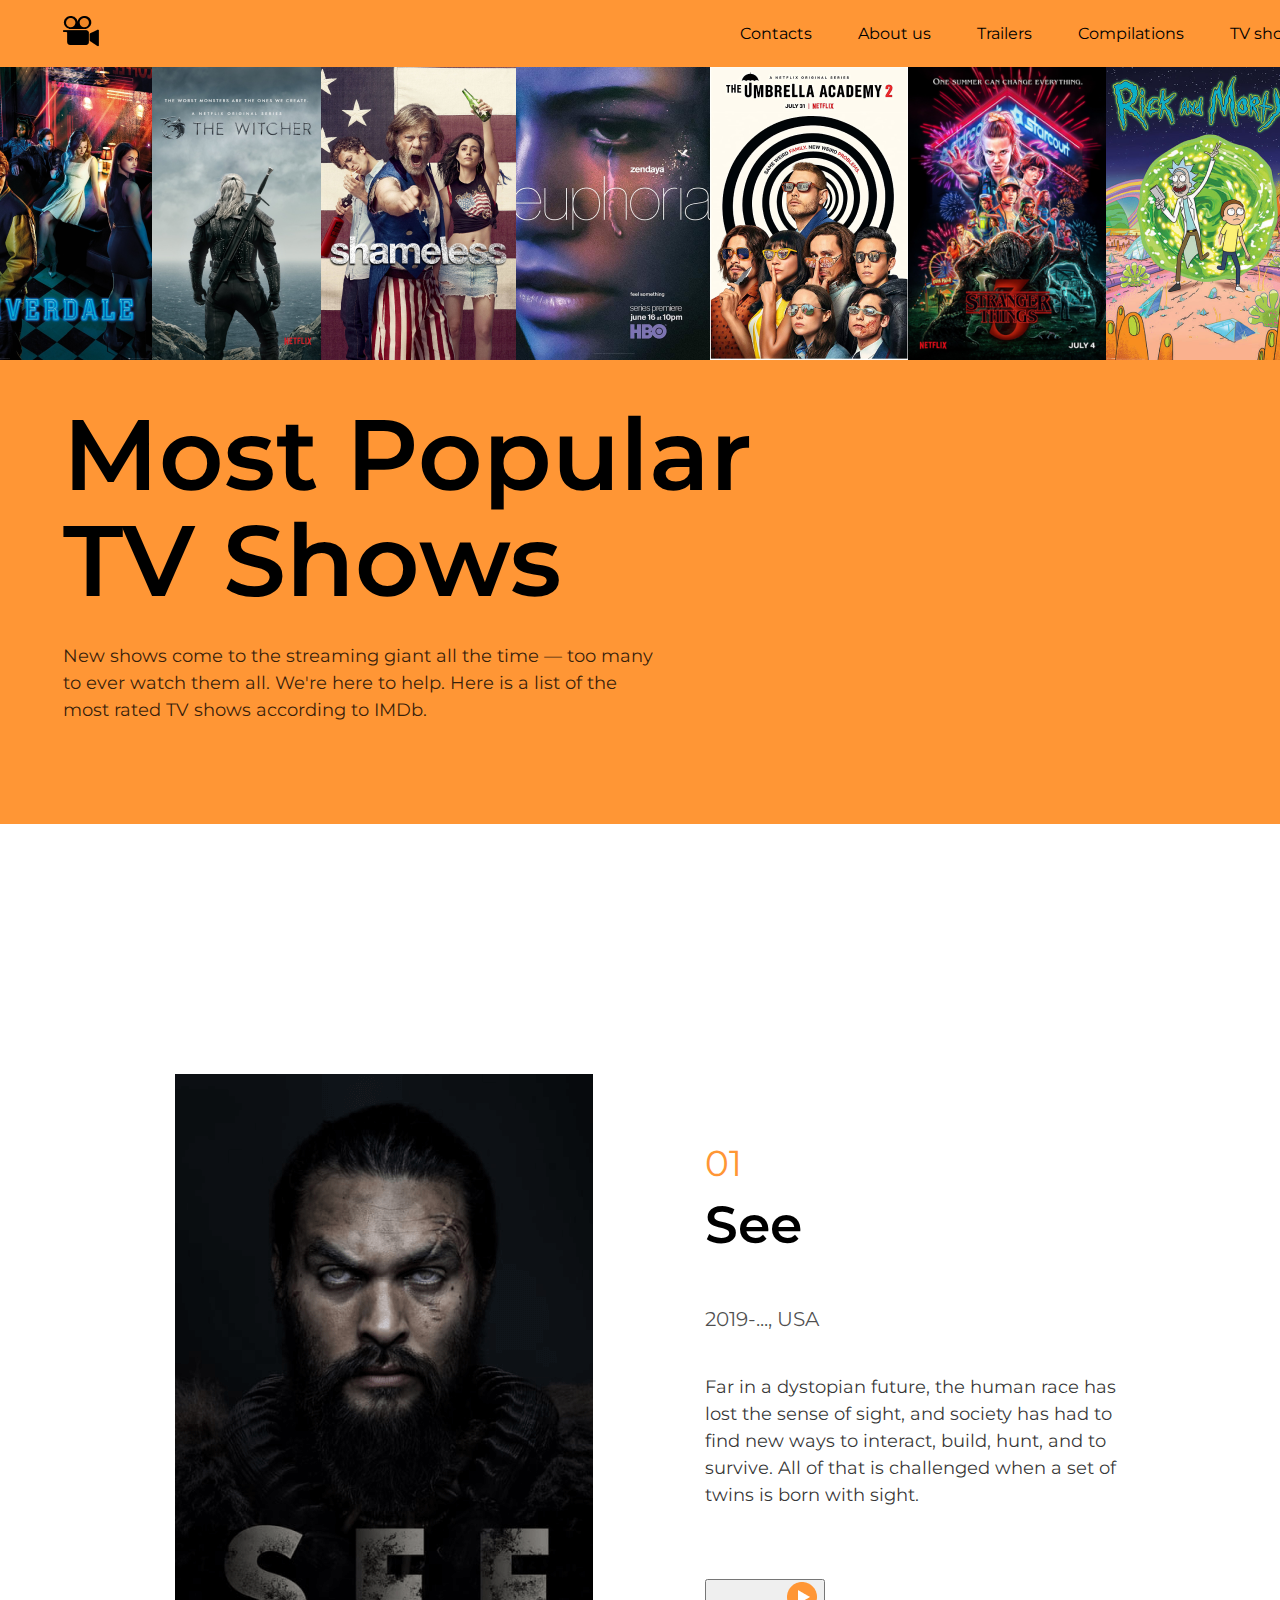
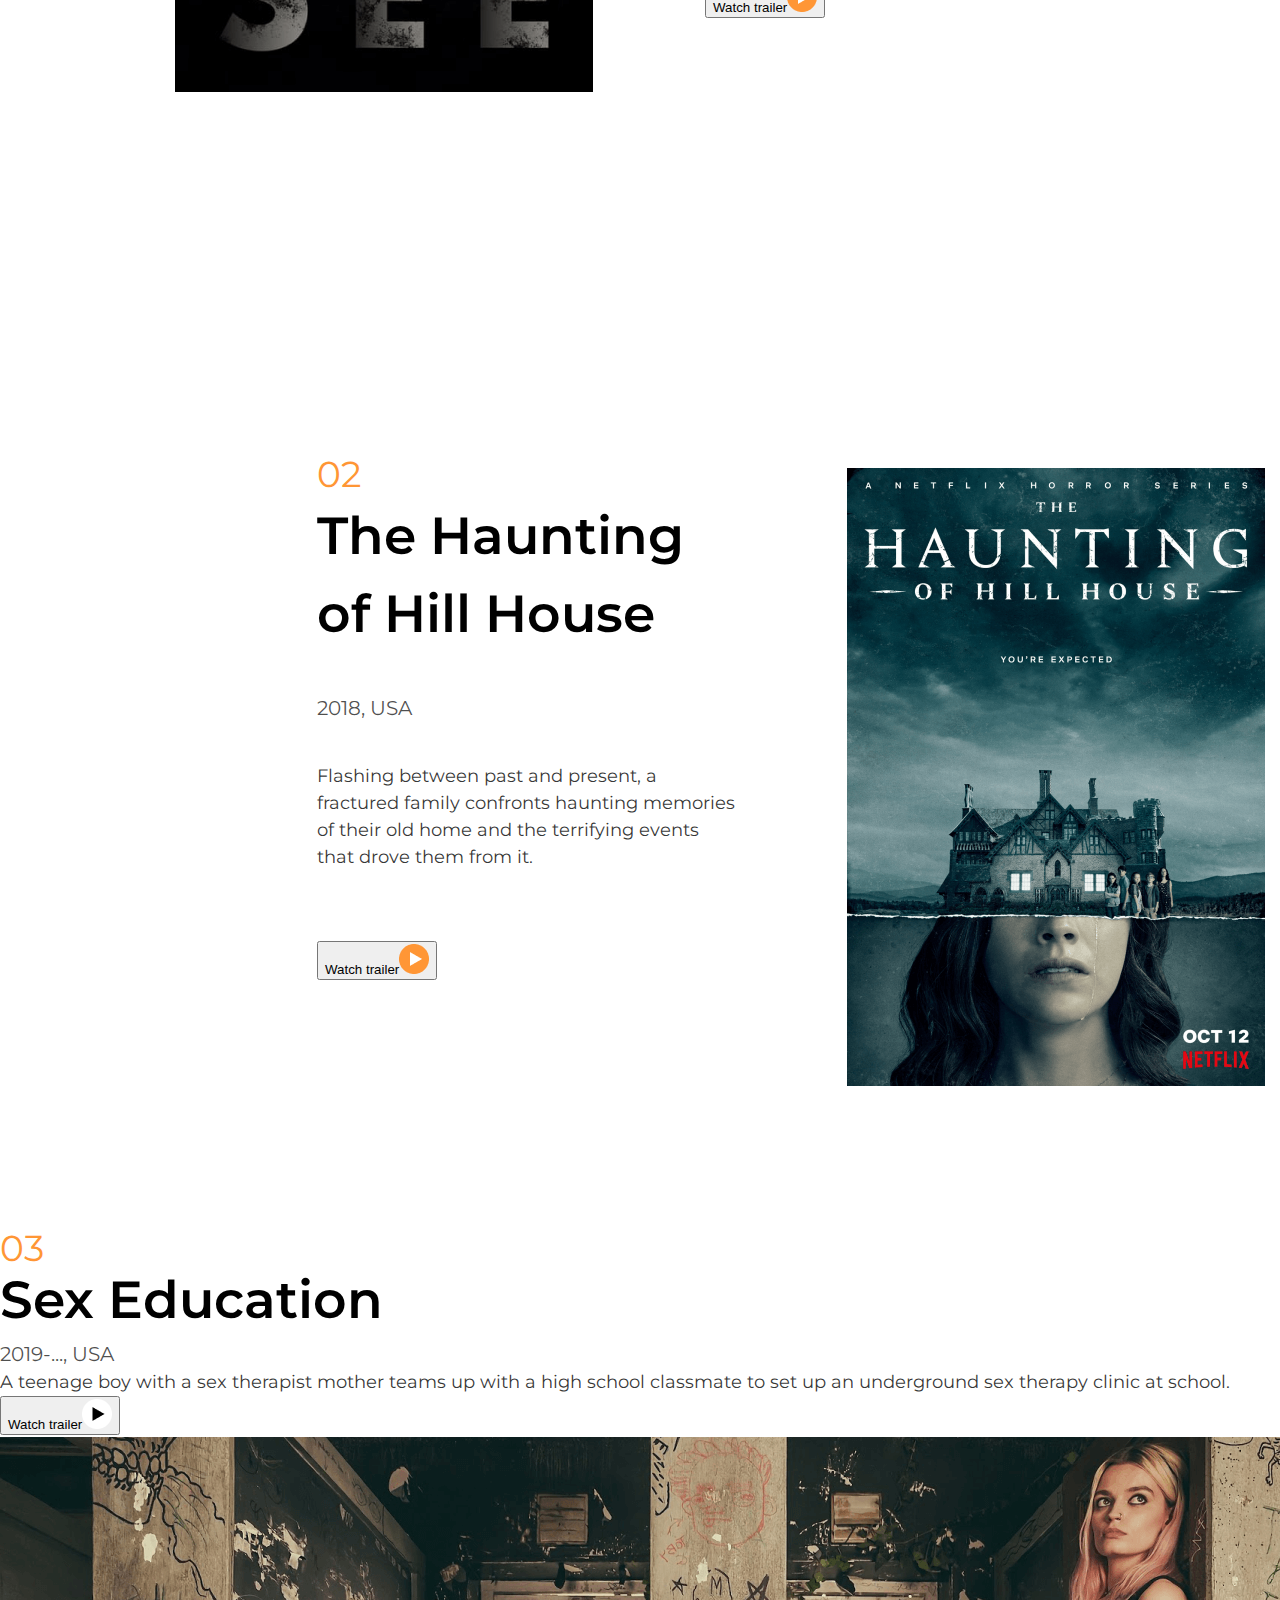
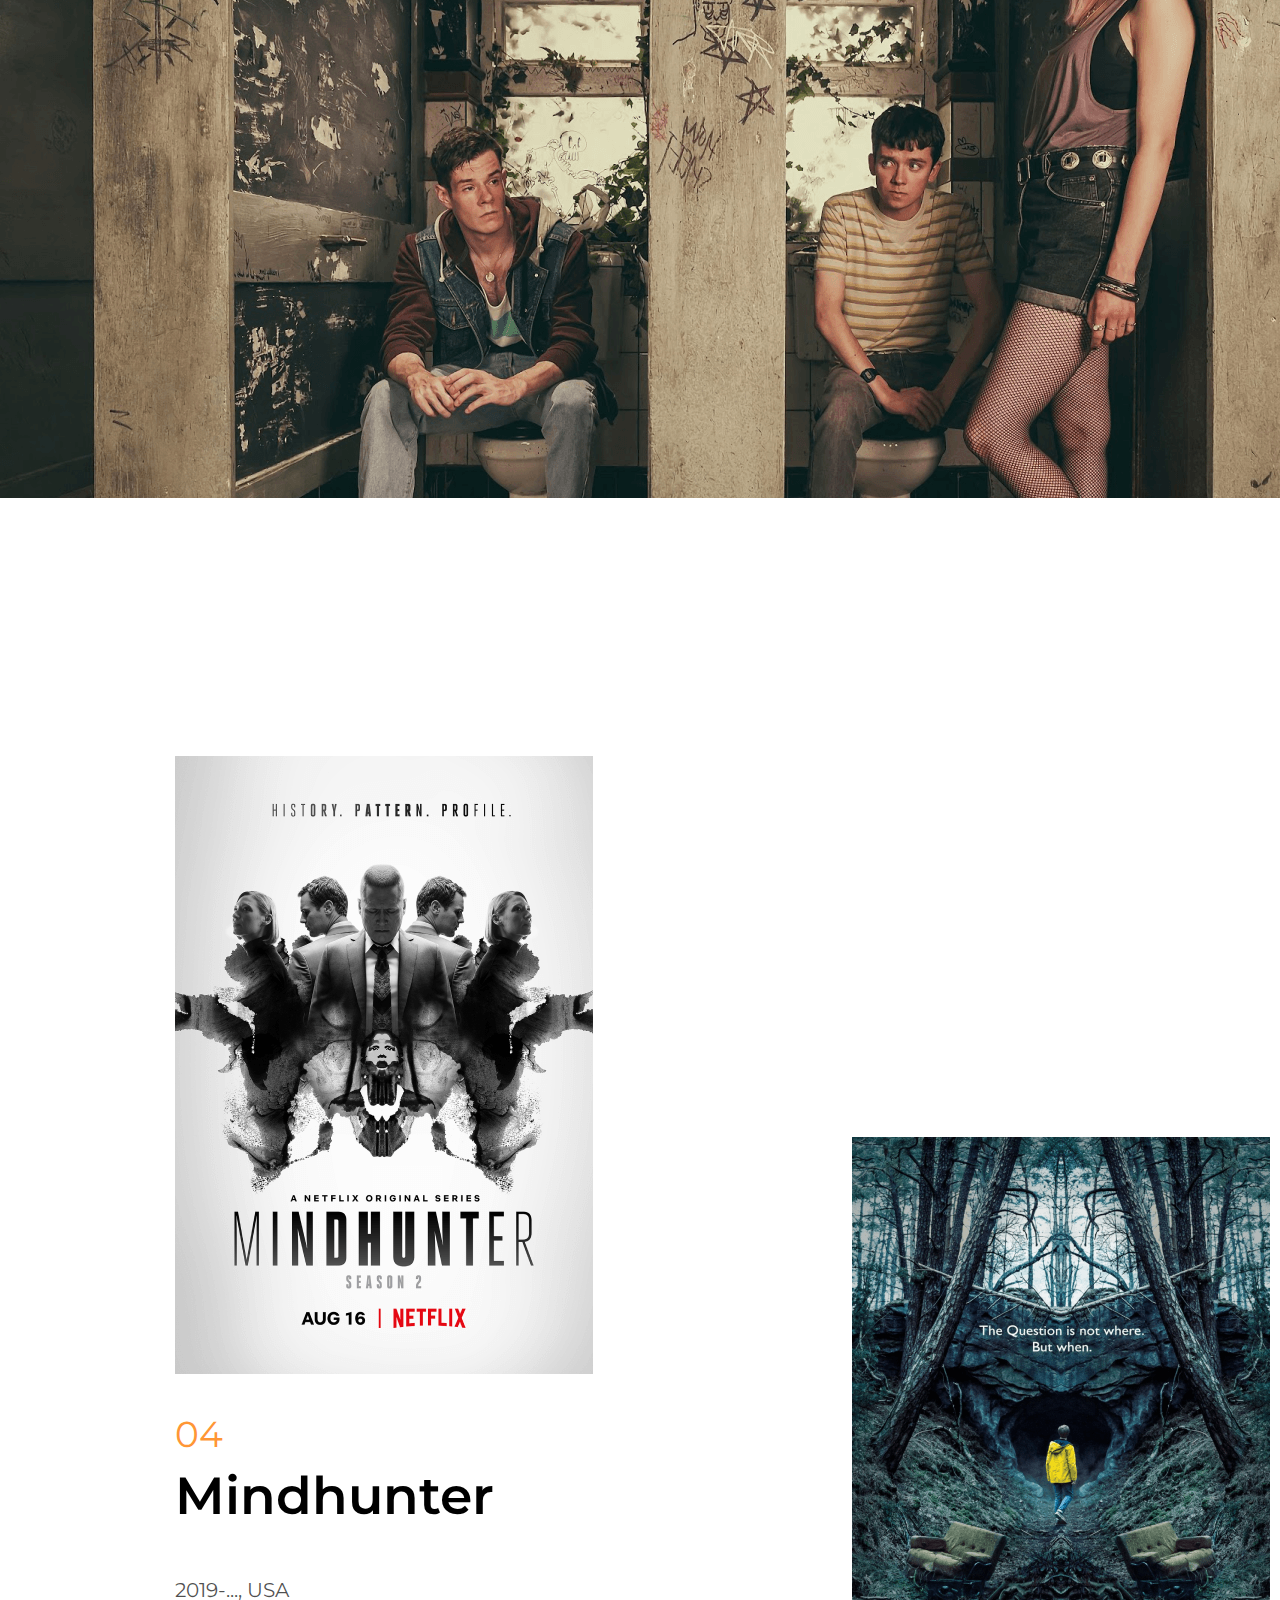
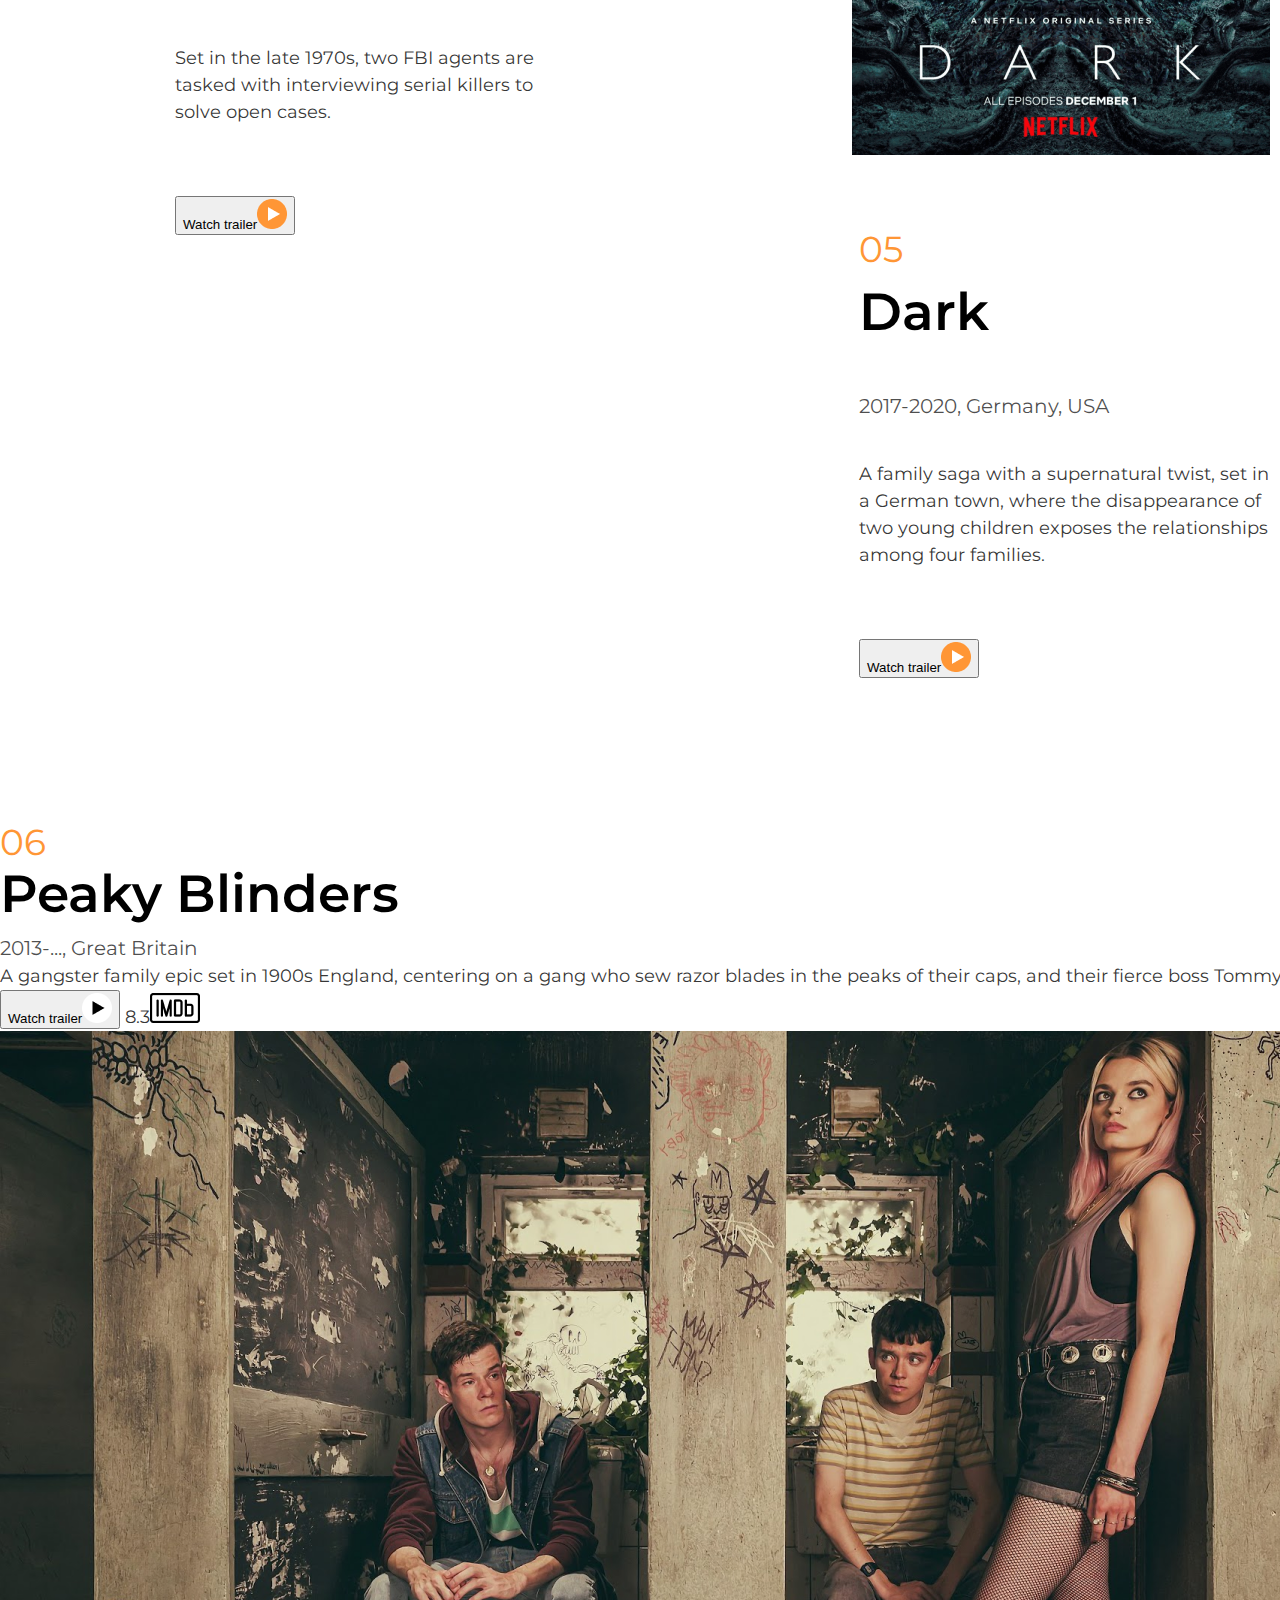
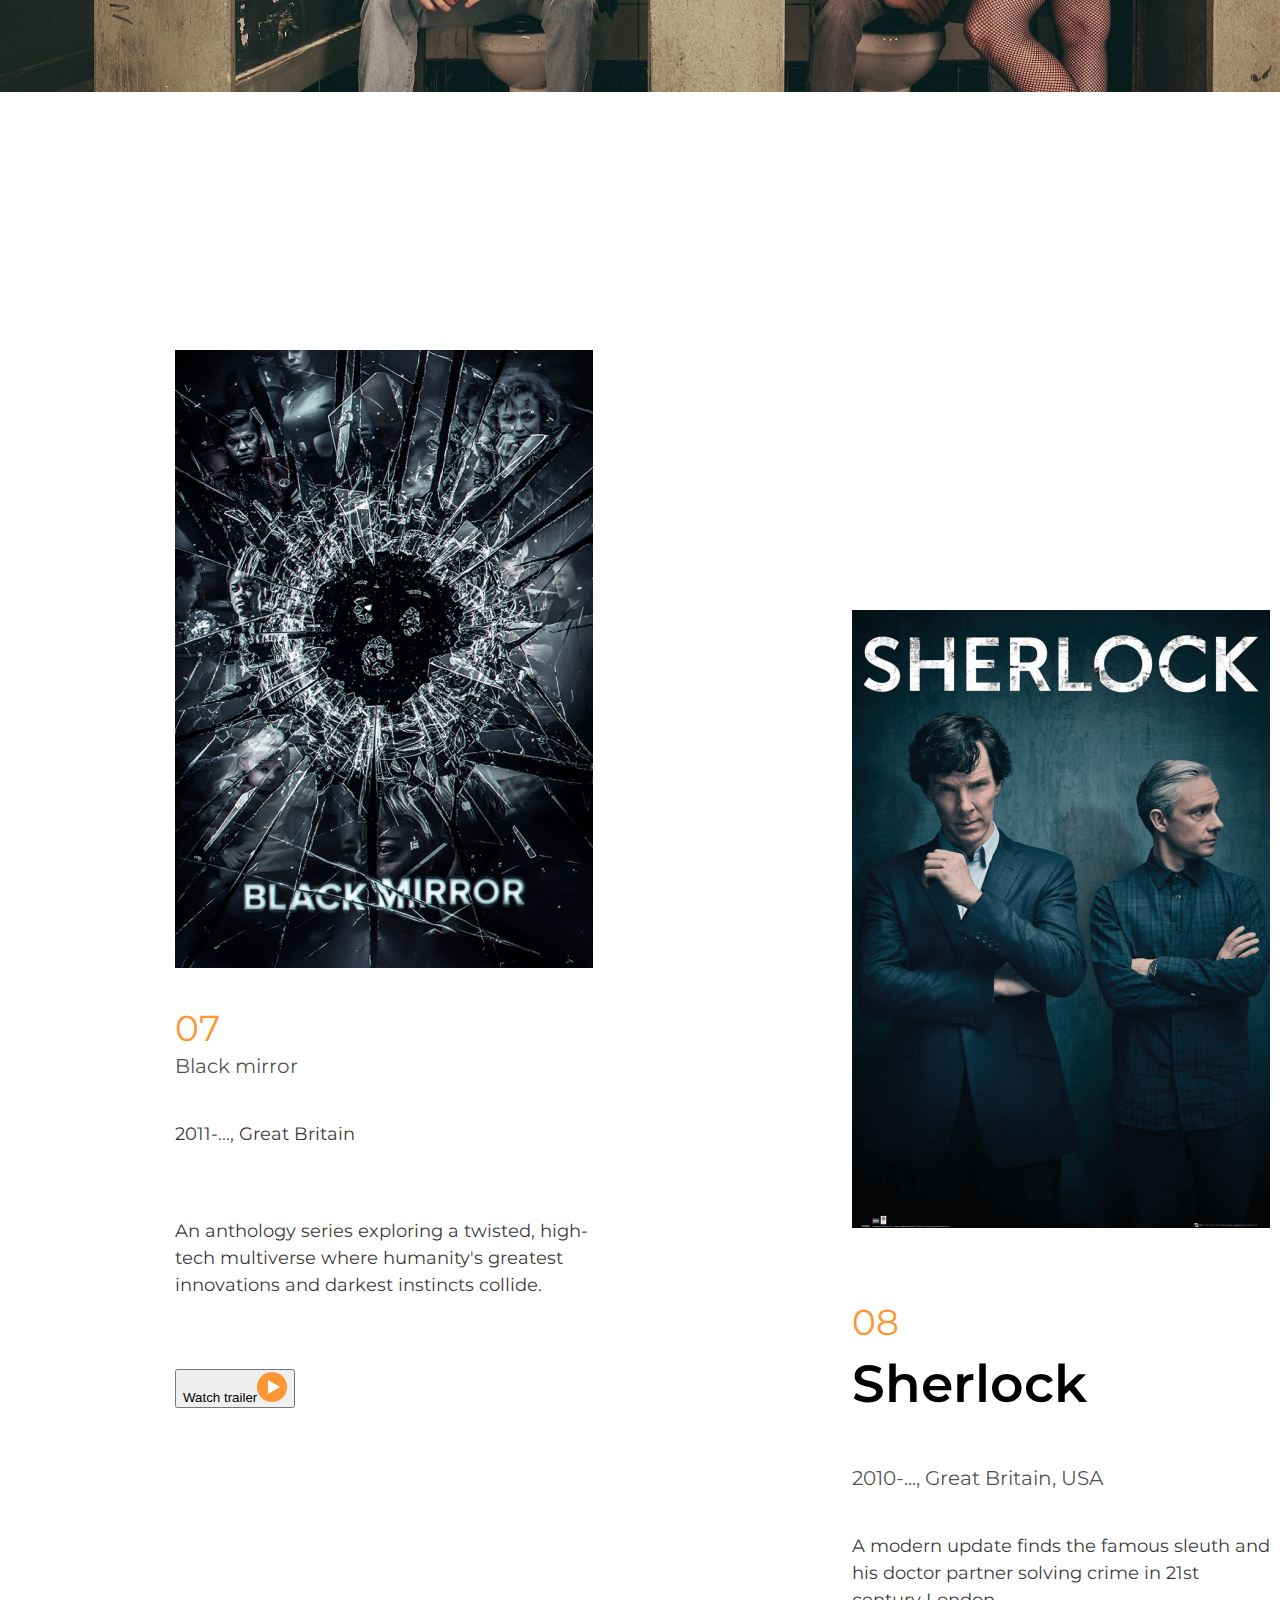
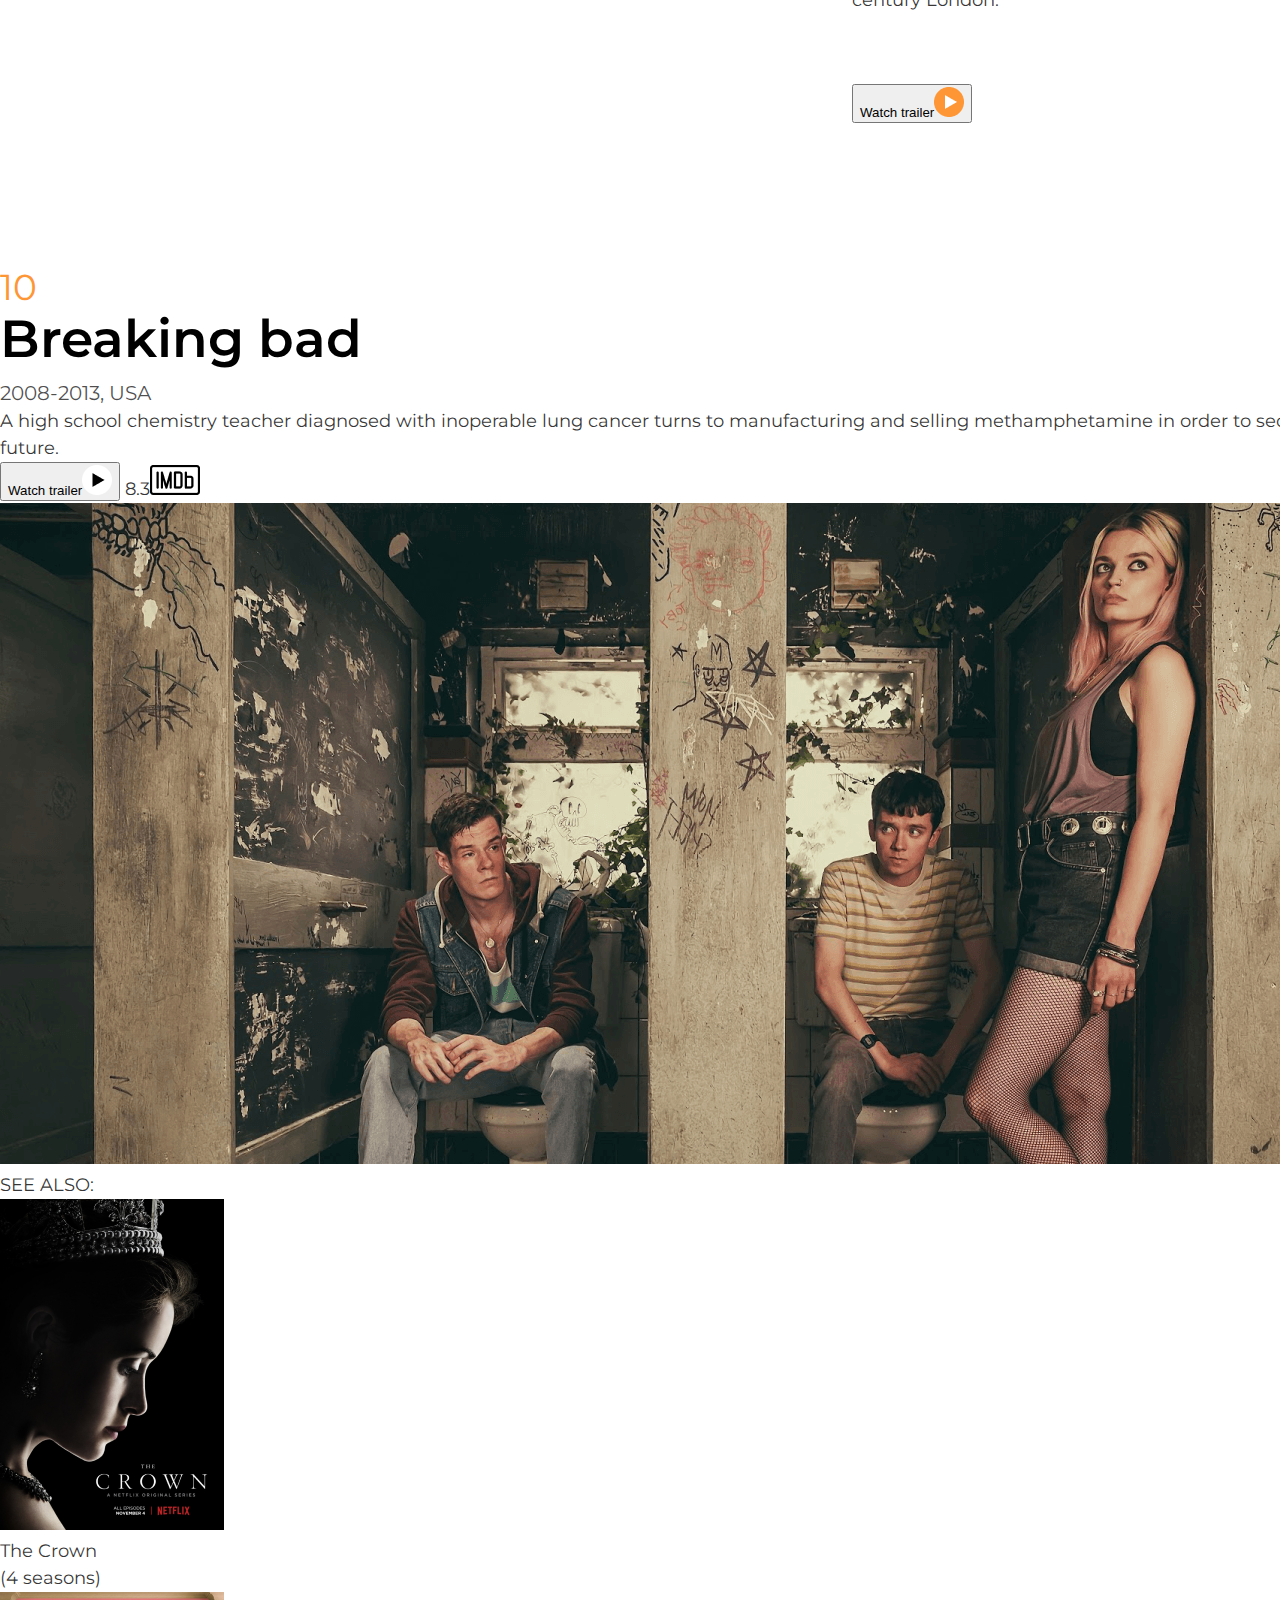
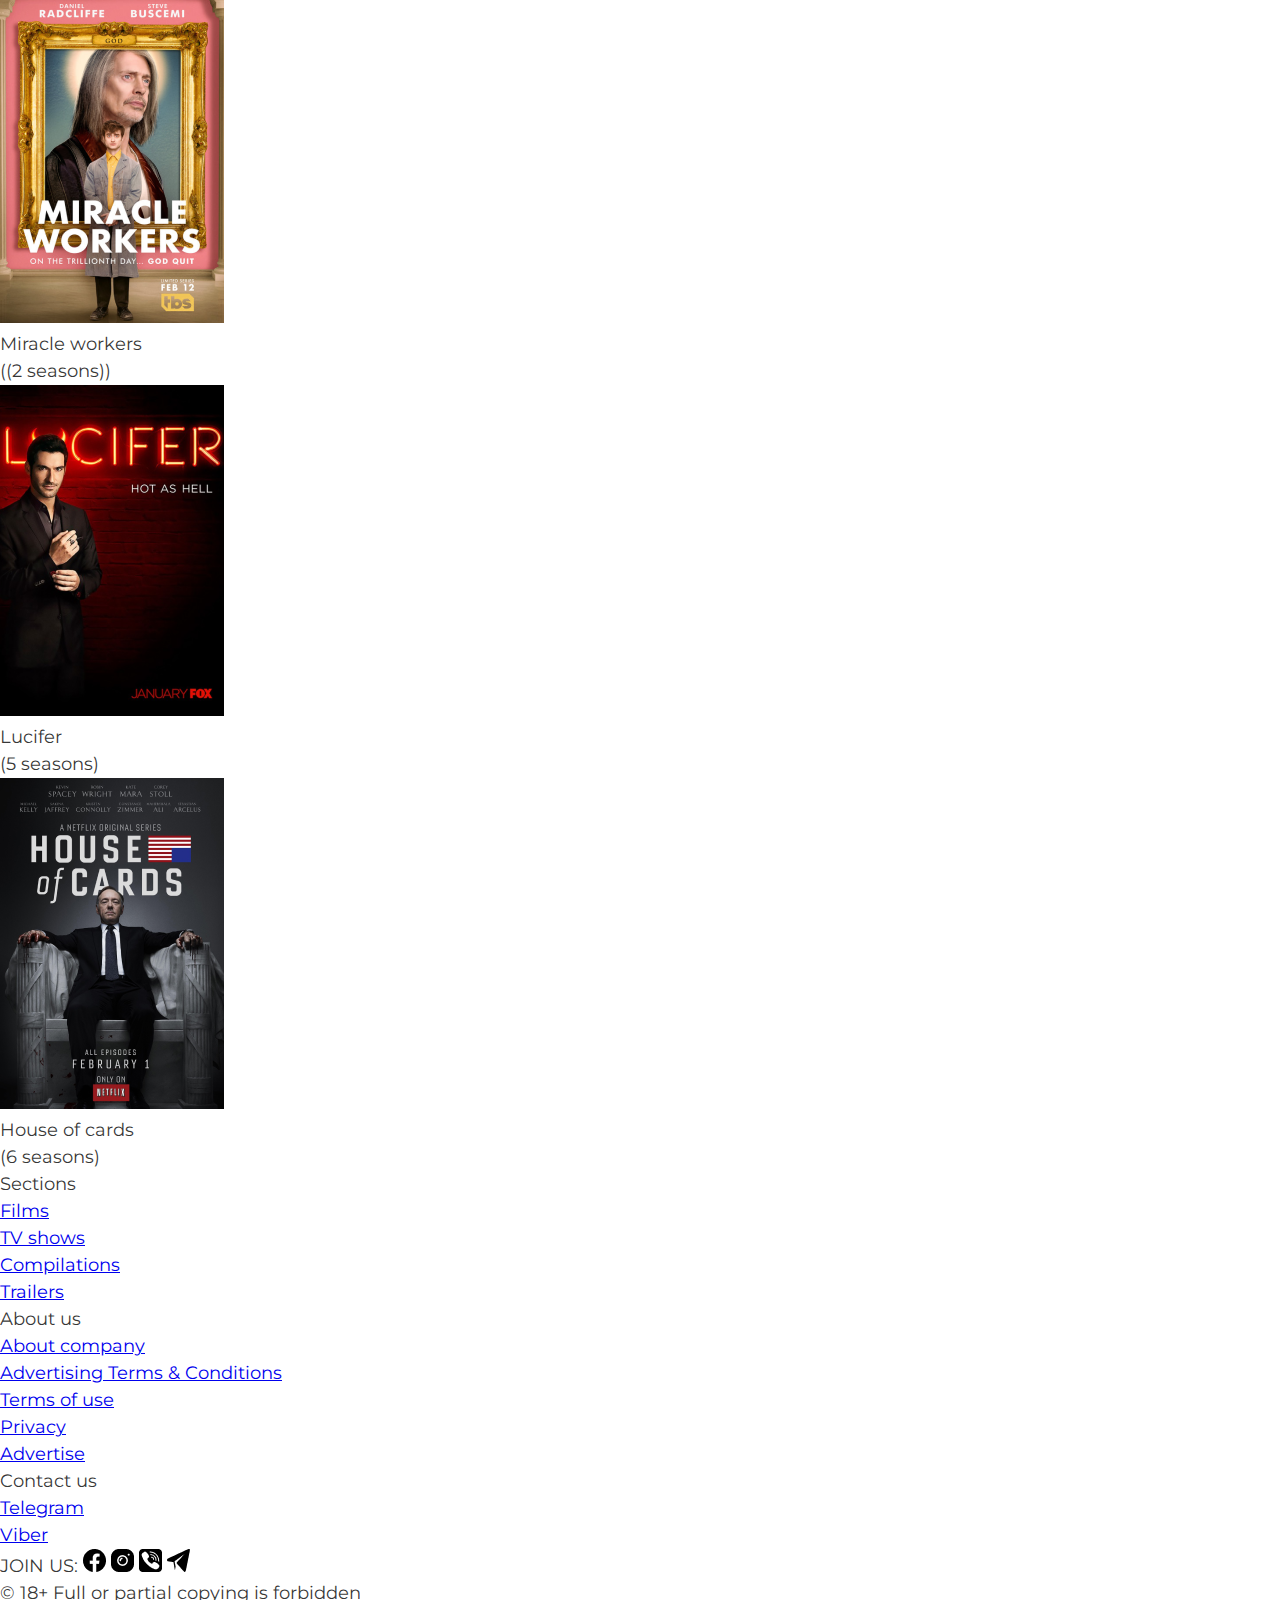
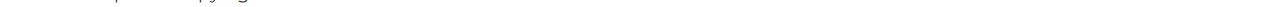
==== commit 98ca40b5: "Delete all br tags and changed all class names" ====
--- a/index2.html
+++ b/index2.html
@@ -37,7 +37,7 @@
     <header class="header">
         <img class="logo-style" src="./Assets/images/Logo.png" role="presentation" aria-hidden="true"/>
         <nav class="nav">
-            <ul class="nav">
+            <ul>
                 <li><a href="#">Films</a></li>
                 <li><a href="#">TV shows</a></li>
                 <li><a href="#">Compilations</a></li>
@@ -57,47 +57,47 @@
             <article><a href="#"><img  src="./Assets/images/new/Stranger_Things.png" alt="The poster of Stranger Things TV-show"></a></article>
             <article><a href="#"><img  src="./Assets/images/new/Rick_and_Morty.png" alt="The poster of Rick and Morty TV-show"></a></article>
             <article><a href="#"><img  src="./Assets/images/new/monkeys.png" alt="The poster of 12 monkeys TV-show"></a></article>
-            <h1>Most Popular<br> TV Shows</h1>
-            <p class="intro-text">
-                New shows come to the streaming giant all the time — too many<br> 
+            <h1>Most Popular TV Shows</h1>
+                <p class="intro-text">
+                New shows come to the streaming giant all the time — too many
                 to ever watch them all. We&#8242;re here to help. Here is a list of 
-                the most<br> rated TV shows according to IMDb.
+                the most rated TV shows according to IMDb.
             </p>
         </section>
-        <section class="See-HoHH">
+        <section class="see-hohh">
             <!--<span>7.6<img src="./Assets/images/IMDb.png" alt="IMDb rate" /></span>-->
-            <img class="See" src="./Assets/images/Optimized images/See.png" role="presentation" aria-hidden="true"/>
+            <img class="see" src="./Assets/images/Optimized images/See.png" role="presentation" aria-hidden="true"/>
             <!--
             <img
                 srcset="./Assets/images/Optimized images/See.png,
                         ./Assets/images/Optimized images/See@2x.png 2x"
                 src="./Assets/images/Optimized images/See.png" role="presentation" aria-hidden="true"/> -->
-            <div class="See_Info">
+            <div class="see_info">
                 <h4>01</h4>
                 <h3>See</h3>
                 <p class="release_years">2019-..., USA</p>
                 <p>
-                    Far in a dystopian future, the human race has lost the sense of sight, and society has<br>
-                    had to find<br> new ways to interact, build, hunt, and to<br> survive. All of that is challenged when a set of<br>
+                    Far in a dystopian future, the human race has lost the sense of sight, and society has
+                    had to find new ways to interact, build, hunt, and to survive. All of that is challenged when a set of
                     twins is born with sight.
                 </p>
                 <button type="button">Watch trailer<img src="./Assets/images/Play_Button.png" 
                         role="presentation" aria-hidden="true"/></button>
             </div>
-            <div class="HoHH_info">
+            <div class="hohh_info">
                 <h4>02</h4>
-                <h3>The Haunting <br>of Hill House</h3>
+                <h3>The Haunting of Hill House</h3>
                 <p class="release_years">2018, USA</p>
                 <p>
-                    Flashing between past and present,<br> 
-                    a fractured family confronts haunting<br> memories of their old home and the<br>
+                    Flashing between past and present, 
+                    a fractured family confronts haunting memories of their old home and the
                     terrifying events that drove them from it.
                 </p>
                 <button type="button">Watch trailer<img src="./Assets/images/Play_Button.png" 
                         role="presentation" aria-hidden="true"/></button>
                 </div>
             <!--<span>8.0<img src="./Assets/images/IMDb.png" alt="IMDb rate" /></span>-->
-            <img class="HoHH" src="./Assets/images/Optimized images/Hounting_of_HH.png" role="presentation" aria-hidden="true"/>
+            <img class="hohh" src="./Assets/images/Optimized images/Hounting_of_HH.png" role="presentation" aria-hidden="true"/>
         </section>
         <section>
             <div>
@@ -105,25 +105,26 @@
                 <h3>Sex Education</h3>
                 <p class="release_years">2019-..., USA</p>
                 <p>
-                    A teenage boy with a sex therapist mother<br>
-                    teams up with a high school classmate to set<br> up an underground sex therapy clinic<br> 
+                    A teenage boy with a sex therapist mother
+                    teams up with a high school classmate to set up an underground sex therapy clinic 
                     at school.
                 </p>
                 <button type="button">Watch trailer<img src="./Assets/images/White_Play_Button.png" 
                         role="presentation" aria-hidden="true"/></button>
+            </div>
             <!--<span>8.3<img src="./Assets/images/IMDb.png" alt="IMDb rate" /></span>-->
             <img src="./Assets/images/Optimized images/Sex_Education.png" role="presentation" aria-hidden="true"/>
         </section>
-        <section class="Mind-Dark">
+        <section class="mind-dark">
             <!--<span>8.4<img src="./Assets/images/IMDb.png" alt="IMDb rate" /></span>-->
-            <img class="Mind"  src="./Assets/images/Optimized images/Mindhunter.png" role="presentation" aria-hidden="true"/>
-            <div class="Mind_Info">
+            <img class="mind"  src="./Assets/images/Optimized images/Mindhunter.png" role="presentation" aria-hidden="true"/>
+            <div class="mind_info">
                 <h4>04</h4>
                 <h3>Mindhunter</h3>
                 <p class="release_years">2019-..., USA</p>
                 <p>
-                    Set in the late 1970s, two FBI agents <br>
-                are tasked with interviewing serial killers<br> 
+                    Set in the late 1970s, two FBI agents 
+                are tasked with interviewing serial killers
                 to solve open cases.
                 </p>
                 <button type="button">Watch trailer<img src="./Assets/images/Play_Button.png" 
@@ -136,9 +137,9 @@
                 <h3>Dark</h3>
                 <p class="release_years">2017-2020, Germany, USA</p>
                 <p>
-                    A family saga with a supernatural twist, set in<br> 
-                    a German town, where the disappearance of<br> 
-                    two young children exposes the relationships<br> 
+                    A family saga with a supernatural twist, set in
+                    a German town, where the disappearance of
+                    two young children exposes the relationships
                     among four families.
                 </p>
                 <button type="button">Watch trailer<img src="./Assets/images/Play_Button.png" 
@@ -151,53 +152,53 @@
                 <h3>Peaky Blinders</h3>
                 <p class="release_years">2013-..., Great Britain</p>
                 <p>
-                    A gangster family epic set in 1900s England,<br> 
-                    centering on a gang who sew razor blades<br> 
-                    in the peaks of their caps, and their fierce boss<br> 
+                    A gangster family epic set in 1900s England, 
+                    centering on a gang who sew razor blades
+                    in the peaks of their caps, and their fierce boss
                     Tommy Shelby.
                 </p>
                 <button type="button">Watch trailer<img src="./Assets/images/White_Play_Button.png" 
                         role="presentation" aria-hidden="true"/></button>
             <span>8.3<img src="./Assets/images/IMDb.png" alt="IMDb rate" /></span>
-            <img src="./Assets/images/Optimized images/Peaky_Blinders.png" role="presentation" aria-hidden="true"/>
-        </section>
-        <section class="Black-Sherlock">
+            <img src="./Assets/images/Peaky_Blinders.png" role="presentation" aria-hidden="true"/>
+        </section>
+        <section class="black-sherlock">
             <!--<span>8.8<img src="./Assets/images/IMDb.png" alt="IMDb rate" /></span>-->
-            <img class="Black" src="./Assets/images/Optimized images/BlackMirror.png" role="presentation" aria-hidden="true"/>
-            <div class="Black_Info">
+            <img class="black" src="./Assets/images/Optimized images/BlackMirror.png" role="presentation" aria-hidden="true"/>
+            <div class="black_info">
                 <h4>07</h4>
                 <h3 class="release_years">Black mirror</h3>
                 <p>2011-..., Great Britain</p>
                 <p>
-                    An anthology series exploring a twisted,<br> 
-                    high-tech multiverse where humanity's<br> 
-                    greatest innovations and darkest instincts<br> collide.
+                    An anthology series exploring a twisted, 
+                    high-tech multiverse where humanity's
+                    greatest innovations and darkest instincts collide.
                 </p>
                 <button type="button">Watch trailer<img src="./Assets/images/Play_Button.png" 
                         role="presentation" aria-hidden="true"/></button>
             </div>
             <!--<span>8.8<img src="./Assets/images/IMDb.png" alt="IMDb rate" /></span>-->
-            <img class="Sherlock" src="./Assets/images/Optimized images/Sherlock.png" role="presentation" aria-hidden="true"/>
-            <div class="Sherlock_info">
+            <img class="sherlock" src="./Assets/images/Optimized images/Sherlock.png" role="presentation" aria-hidden="true"/>
+            <div class="sherlock_info">
                 <h4>08</h4>
                 <h3>Sherlock</h3>
                 <p class="release_years">2010-..., Great Britain, USA</p>
                 <p>
-                    A modern update finds the famous sleuth and<br> 
-                    his doctor partner solving crime in 21st<br> 
+                    A modern update finds the famous sleuth and
+                    his doctor partner solving crime in 21st
                     century London.
                 </p>
                 <button type="button">Watch trailer<img src="./Assets/images/Play_Button.png" 
                         role="presentation" aria-hidden="true"/></button>
             <!--<span>9.3<img src="./Assets/images/IMDb.png" alt="IMDb rate" /></span>
-            <img class="GoTH" src="./Assets/images/Optimized images/GoTh.png" role="presentation" aria-hidden="true"/>
-            <div class="GoTH_info">
+            <img class="game" src="./Assets/images/Optimized images/GoTh.png" role="presentation" aria-hidden="true"/>
+            <div class="game_info">
                 <h4>09</h4>
                 <h3>Game of Thrones</h3>
                 <p class="release_years">2011-2019, USA</p>
                 <p>
-                    Nine noble families fight for control over the<br> 
-                    lands of Westeros, while an ancient enemy<br> 
+                    Nine noble families fight for control over the
+                    lands of Westeros, while an ancient enemy 
                     returns after being dormant for millennia.
                 </p>
                 <button type="button">Watch trailer<img src="./Assets/images/Play_Button.png" 
@@ -210,10 +211,10 @@
                 <h3>Breaking bad</h3>
                 <p class="release_years">2008-2013, USA</p>
                 <p>
-                    A high school chemistry teacher diagnosed<br> 
-                    with inoperable lung cancer turns to<br> 
-                    manufacturing and selling<br> 
-                    methamphetamine in order to secure his<br> 
+                    A high school chemistry teacher diagnosed
+                    with inoperable lung cancer turns to
+                    manufacturing and selling
+                    methamphetamine in order to secure his
                     family's future.
                 </p>
                 <button type="button">Watch trailer<img src="./Assets/images/White_Play_Button.png" 
--- a/Assets/Styles/styles.css
+++ b/Assets/Styles/styles.css
@@ -7,6 +7,7 @@
     color: rgba(0, 0, 0, 80%);
     width: 1440px;
 }
+
 
 /*Header*/
 .header {
@@ -48,7 +49,6 @@
 }
 
 .nav li {
-    display: inline-block;
     float: right    ;
     padding: 11, 7;
     padding: 8, 46,;
@@ -99,7 +99,8 @@
     font-size: 100px;
     line-height: 106px;
     color: #000000;
-    margin-top: 33px;
+    max-width: 715px;
+
     margin-right: 63px;
     margin-bottom: 30px ;
     margin-left: 63px;
@@ -132,6 +133,7 @@
     margin-right: 63px;
     margin-bottom: 100px ;
     margin-left: 63px;
+    max-width: 600px;
 }
 
 .release_years {
@@ -256,12 +258,12 @@
 */
 
   /* See and HoHH Section*/
-  .See-HoHH {
+  .see-hohh {
     overflow: hidden;
 
 }
 
-.See {
+.see {
     display: inline-block;
     margin-top: 250px;
     margin-right: 100px;
@@ -269,7 +271,7 @@
     margin-left: 175px;
 }
 
-.See_Info {
+.see_info {
     display: block;
     float: right;
     width: 418px;
@@ -279,27 +281,27 @@
 
 }
 
-.See_Info h4 {
-    padding-top: 0px;
-    padding-right: 250px;
-    padding-bottom: 10px;
-    text-align: left;
-}
-
-.See_Info h3 {
-    padding-bottom: 40px;
-}
-
-.See_Info .release_years {
-    padding-bottom: 40px;
-}
-
-.See_Info p {
-    padding-bottom: 70px;
-}
-
-
-.HoHH {
+.see_info h4 {
+    padding-top: 0px;
+    padding-right: 250px;
+    padding-bottom: 10px;
+    text-align: left;
+}
+
+.see_info h3 {
+    padding-bottom: 40px;
+}
+
+.see_info .release_years {
+    padding-bottom: 40px;
+}
+
+.see_info p {
+    padding-bottom: 70px;
+}
+
+
+.hohh {
     display: inline-block;
     float: right;
     margin-top: 328px;
@@ -307,7 +309,7 @@
     margin-bottom: 150px;
 }
 
-.HoHH_info {
+.hohh_info {
     display: block;
     float: left;
     width: 418px;
@@ -320,22 +322,22 @@
 
 }
 
-.HoHH_info h4 {
-    padding-top: 0px;
-    padding-right: 250px;
-    padding-bottom: 10px;
-    text-align: left;
-}
-
-.HoHH_info h3 {
-    padding-bottom: 40px;
-}
-
-.HoHH_info .release_years {
-    padding-bottom: 40px;
-}
-
-.HoHH_info p {
+.hohh_info h4 {
+    padding-top: 0px;
+    padding-right: 250px;
+    padding-bottom: 10px;
+    text-align: left;
+}
+
+.hohh_info h3 {
+    padding-bottom: 40px;
+}
+
+.hohh_info .release_years {
+    padding-bottom: 40px;
+}
+
+.hohh_info p {
     padding-bottom: 70px;
 }
 
@@ -360,12 +362,12 @@
 
 /*Mindhunter and Dark Section*/
 
-.Mind-Dark {
+.mind-dark {
     overflow: hidden;
 
 }
 
-.Mind {
+.mind {
     display: inline-block;
     margin-top: 250px;
     margin-right: 100px;
@@ -373,30 +375,31 @@
     margin-left: 175px;
 }
 
-.Mind_Info {
+.mind_info {
     display: block;
     float: left;
     margin-right: 255px;
     margin-left: 175px;
-
-}
-
-.Mind_Info h4 {
-    padding-top: 0px;
-    padding-right: 250px;
-    padding-bottom: 10px;
-    text-align: left;
-}
-
-.Mind_Info h3 {
-    padding-bottom: 40px;
-}
-
-.Mind_Info .release_years {
-    padding-bottom: 40px;
-}
-
-.Mind_Info p {
+    max-width: 373px;
+
+}
+
+.mind_info h4 {
+    padding-top: 0px;
+    padding-right: 250px;
+    padding-bottom: 10px;
+    text-align: left;
+}
+
+.mind_info h3 {
+    padding-bottom: 40px;
+}
+
+.mind_info .release_years {
+    padding-bottom: 40px;
+}
+
+.mind_info p {
     padding-bottom: 70px;
 }
 
@@ -404,7 +407,7 @@
 .dark {
     display: inline-block;
     float: right;
-    margin-top: -350px;
+    margin-top: -700px;
     margin-right: 170px;
     margin-bottom: 40px;
     margin-left: 55px;
@@ -415,6 +418,7 @@
     float: right;
     margin-right: 170px;
     margin-bottom: 150px;
+    max-width: 411px;
 
 
 }
@@ -445,12 +449,12 @@
 
 /*Black Mirror and Sherlock section*/
 
-.Black-Sherlock {
+.black-sherlock {
     overflow: hidden;
 
 }
 
-.Black {
+.black {
     display: inline-block;
     margin-top: 250px;
     margin-right: 100px;
@@ -458,35 +462,37 @@
     margin-left: 175px;
 }
 
-.Black_Info {
-    display: block;
-    float: left;
-    margin-right: 255px;
+.black_info {
+    position: relative;
+    display: block;
+    float: left;
+    margin-right: 210px;
     margin-left: 175px;
-
-}
-
-.Black_Info h4 {
-    padding-top: 0px;
-    padding-right: 250px;
-    padding-bottom: 10px;
-    text-align: left;
-}
-
-.Black_Info h3 {
-    padding-bottom: 40px;
-}
-
-.Black_Info .release_years {
-    padding-bottom: 40px;
-}
-
-.Black_Info p {
-    padding-bottom: 70px;
-}
-
-
-.Sherlock {
+    max-width: 418px;
+
+}
+
+.black_info h4 {
+    padding-top: 0px;
+    padding-right: 250px;
+    padding-bottom: 10px;
+    text-align: left;
+}
+
+.black_info h3 {
+    padding-bottom: 40px;
+}
+
+.black_info .release_years {
+    padding-bottom: 40px;
+}
+
+.black_info p {
+    padding-bottom: 70px;
+}
+
+
+.sherlock {
     display: inline-block;
     float: right;
     margin-top: -800px;
@@ -495,36 +501,40 @@
     margin-left: 55px;
 }
 
-.Sherlock_info {
+.sherlock_info {
     display: block;
     float: right;
     margin-right: 170px;
     margin-bottom: 150px;
-
-
-}
-
-.Sherlock_info h4 {
-    padding-top: 0px;
-    padding-right: 250px;
-    padding-bottom: 10px;
-    text-align: left;
-}
-
-.Sherlock_info h3 {
-    padding-bottom: 40px;
-}
-
-.Sherlock_info .release_years {
-    padding-bottom: 40px;
-}
-
-.Sherlock_info p {
+    margin-top: -100px;
+    margin-left: 254px;
+    max-width: 418px;
+
+
+
+}
+
+.sherlock_info h4 {
+    padding-top: 0px;
+    padding-right: 250px;
+    padding-bottom: 10px;
+    text-align: left;
+}
+
+.sherlock_info h3 {
+    padding-bottom: 40px;
+}
+
+.sherlock_info .release_years {
+    padding-bottom: 40px;
+}
+
+.sherlock_info p {
     padding-bottom: 70px;
 }
 
 /* ДОДЕЛАТЬ!
-.GoTH {
+.game {
     display: inline-block;
     float: left;
     margin-top: 512px;
@@ -533,7 +543,7 @@
     margin-left: 315px;
 }
 
-.GoTH_info {
+.game_info {
     display: block;
     float: right;
     margin-top: 305px;
@@ -543,22 +553,22 @@
 
 }
 
-.GoTH_info h4 {
-    padding-top: 0px;
-    padding-right: 250px;
-    padding-bottom: 10px;
-    text-align: left;
-}
-
-.GoTH_info h3 {
-    padding-bottom: 40px;
-}
-
-.GoTH_info .release_years {
-    padding-bottom: 40px;
-}
-
-.GoTH_info p {
+.game_info h4 {
+    padding-top: 0px;
+    padding-right: 250px;
+    padding-bottom: 10px;
+    text-align: left;
+}
+
+.game_info h3 {
+    padding-bottom: 40px;
+}
+
+.game_info .release_years {
+    padding-bottom: 40px;
+}
+
+.game_info p {
     padding-bottom: 70px;
 }
 
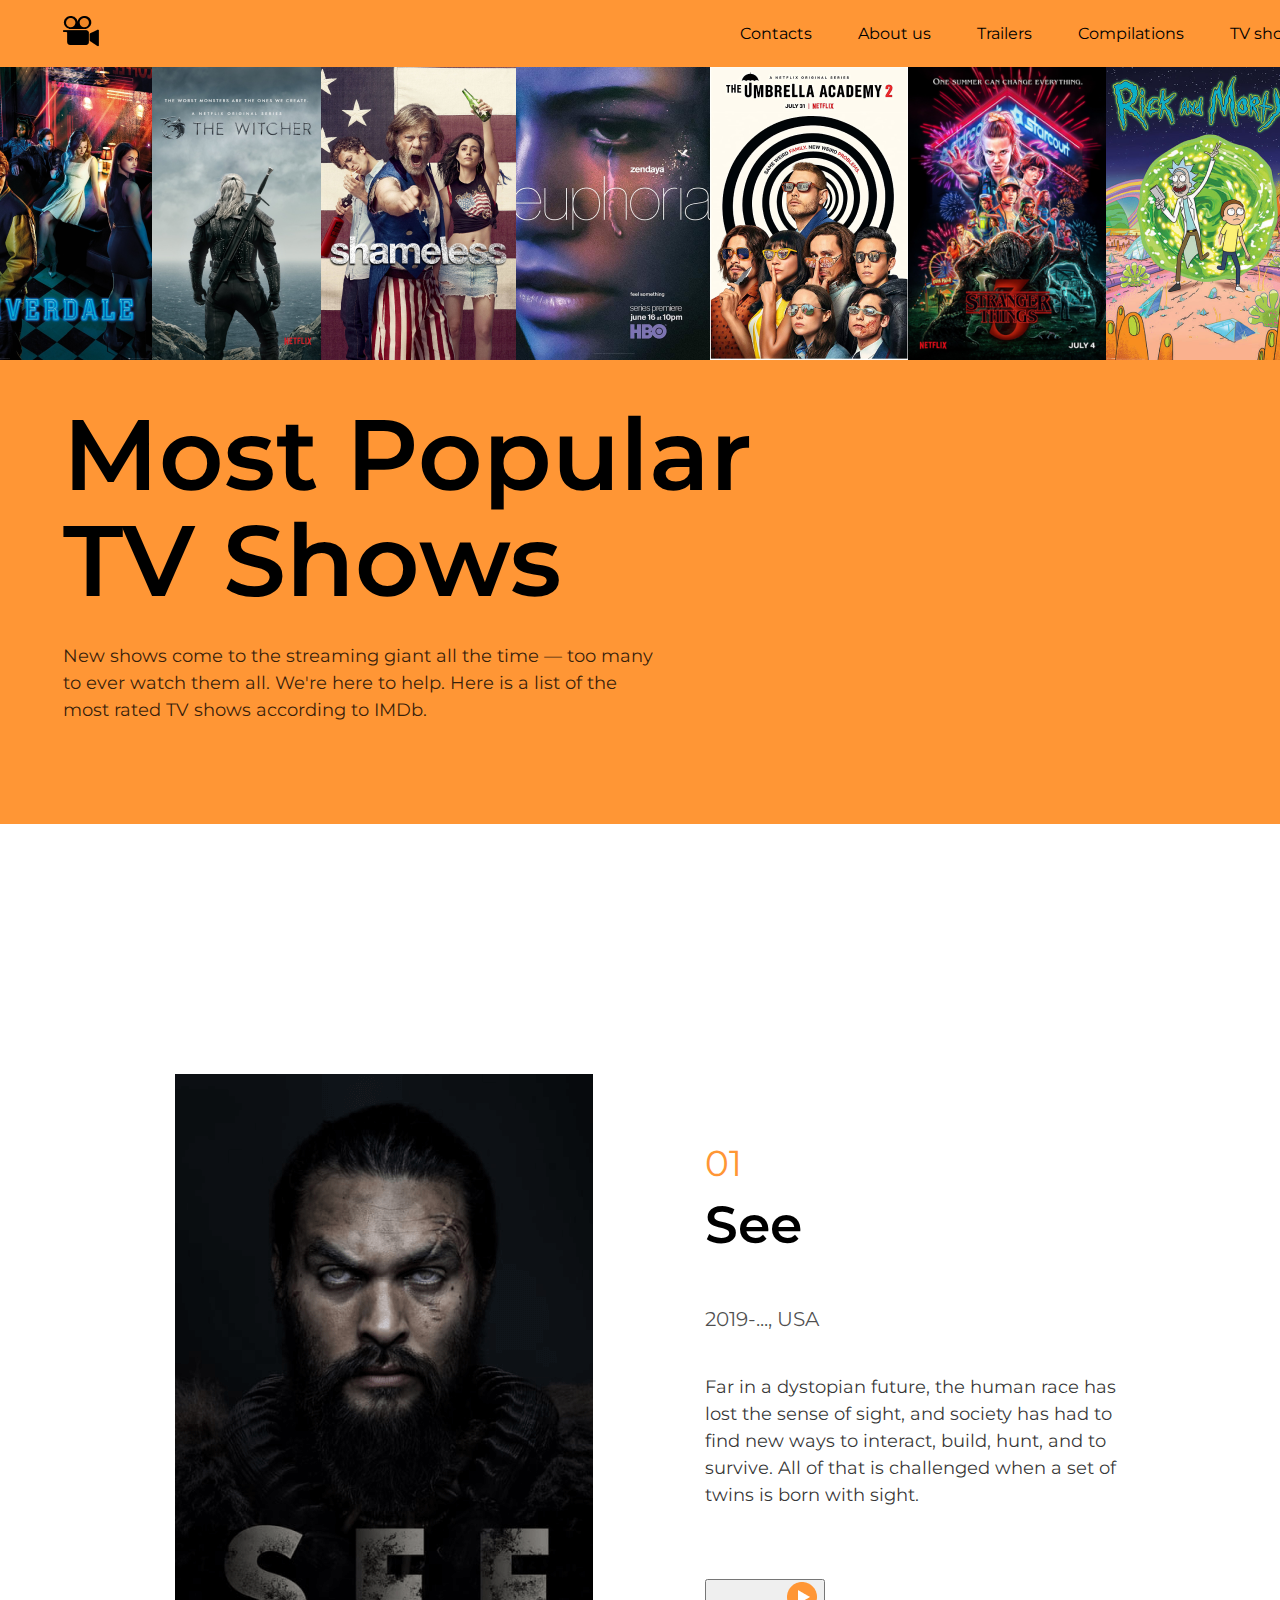
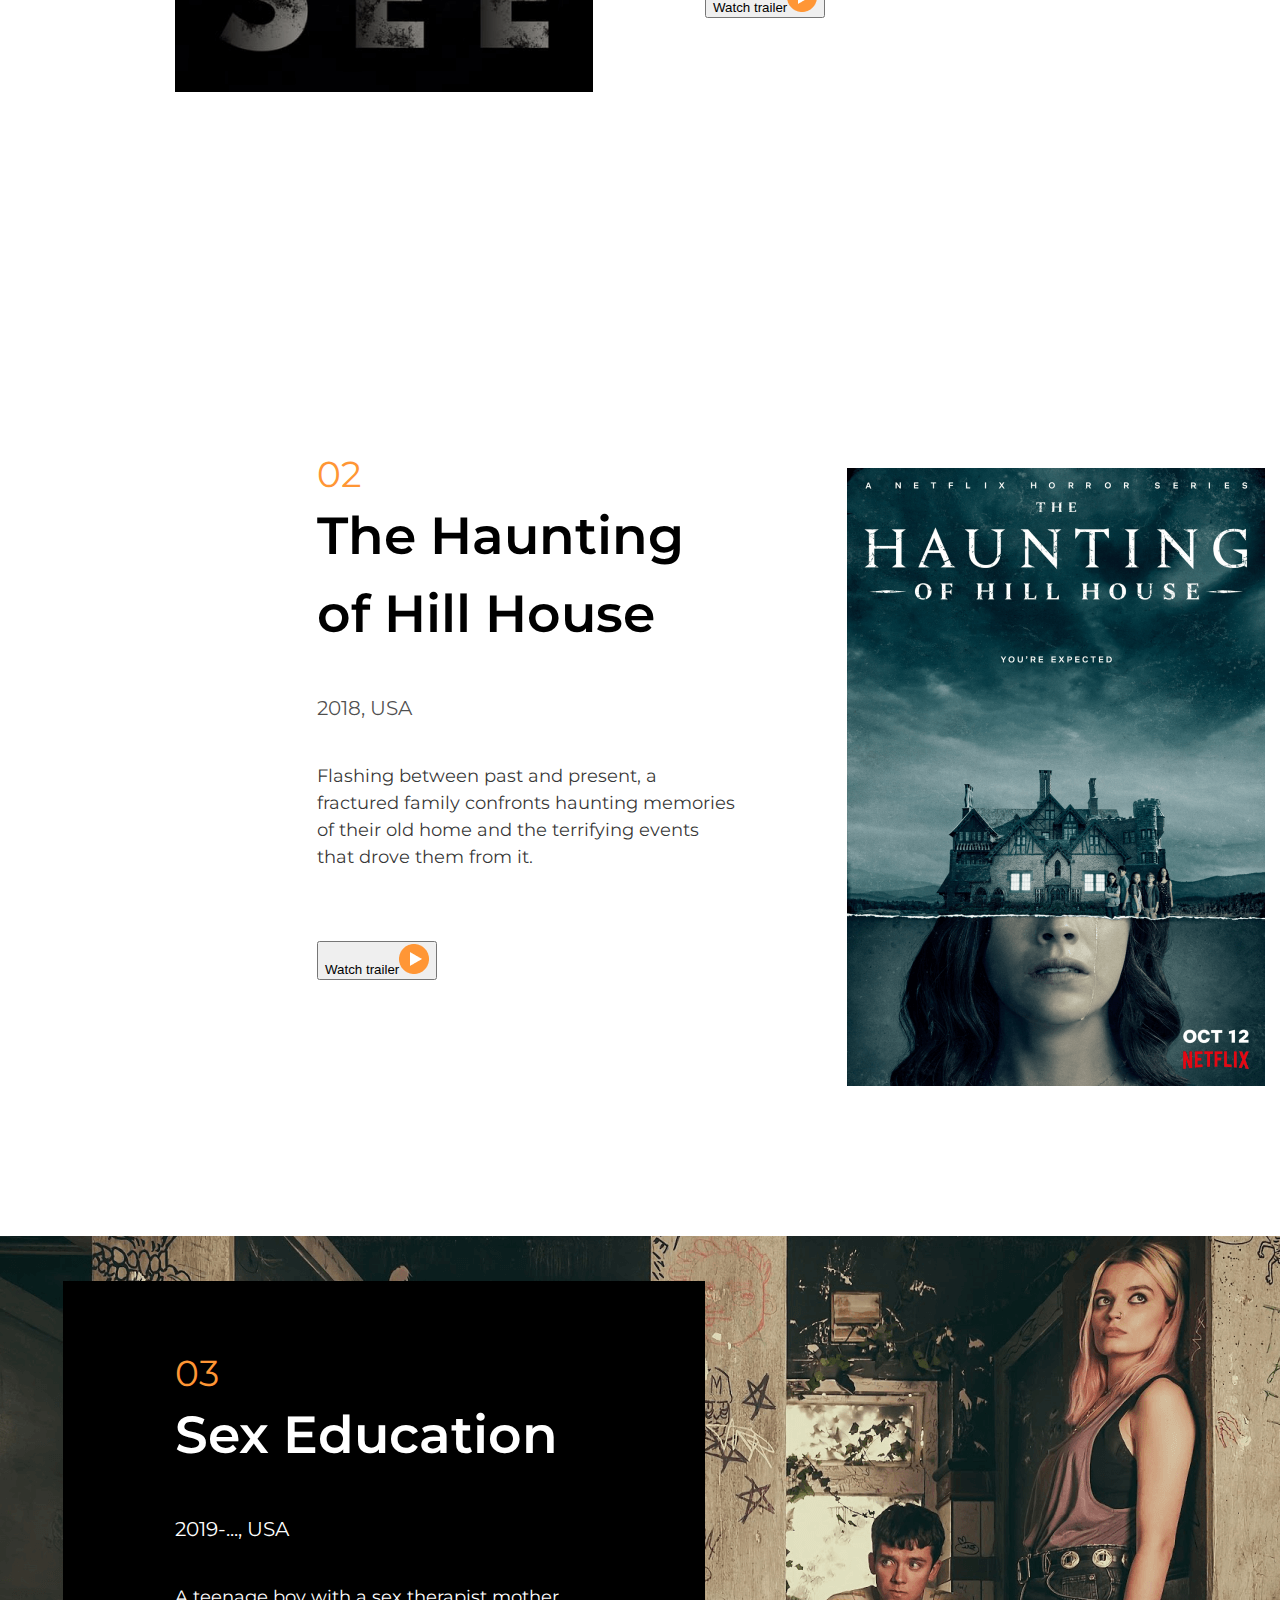
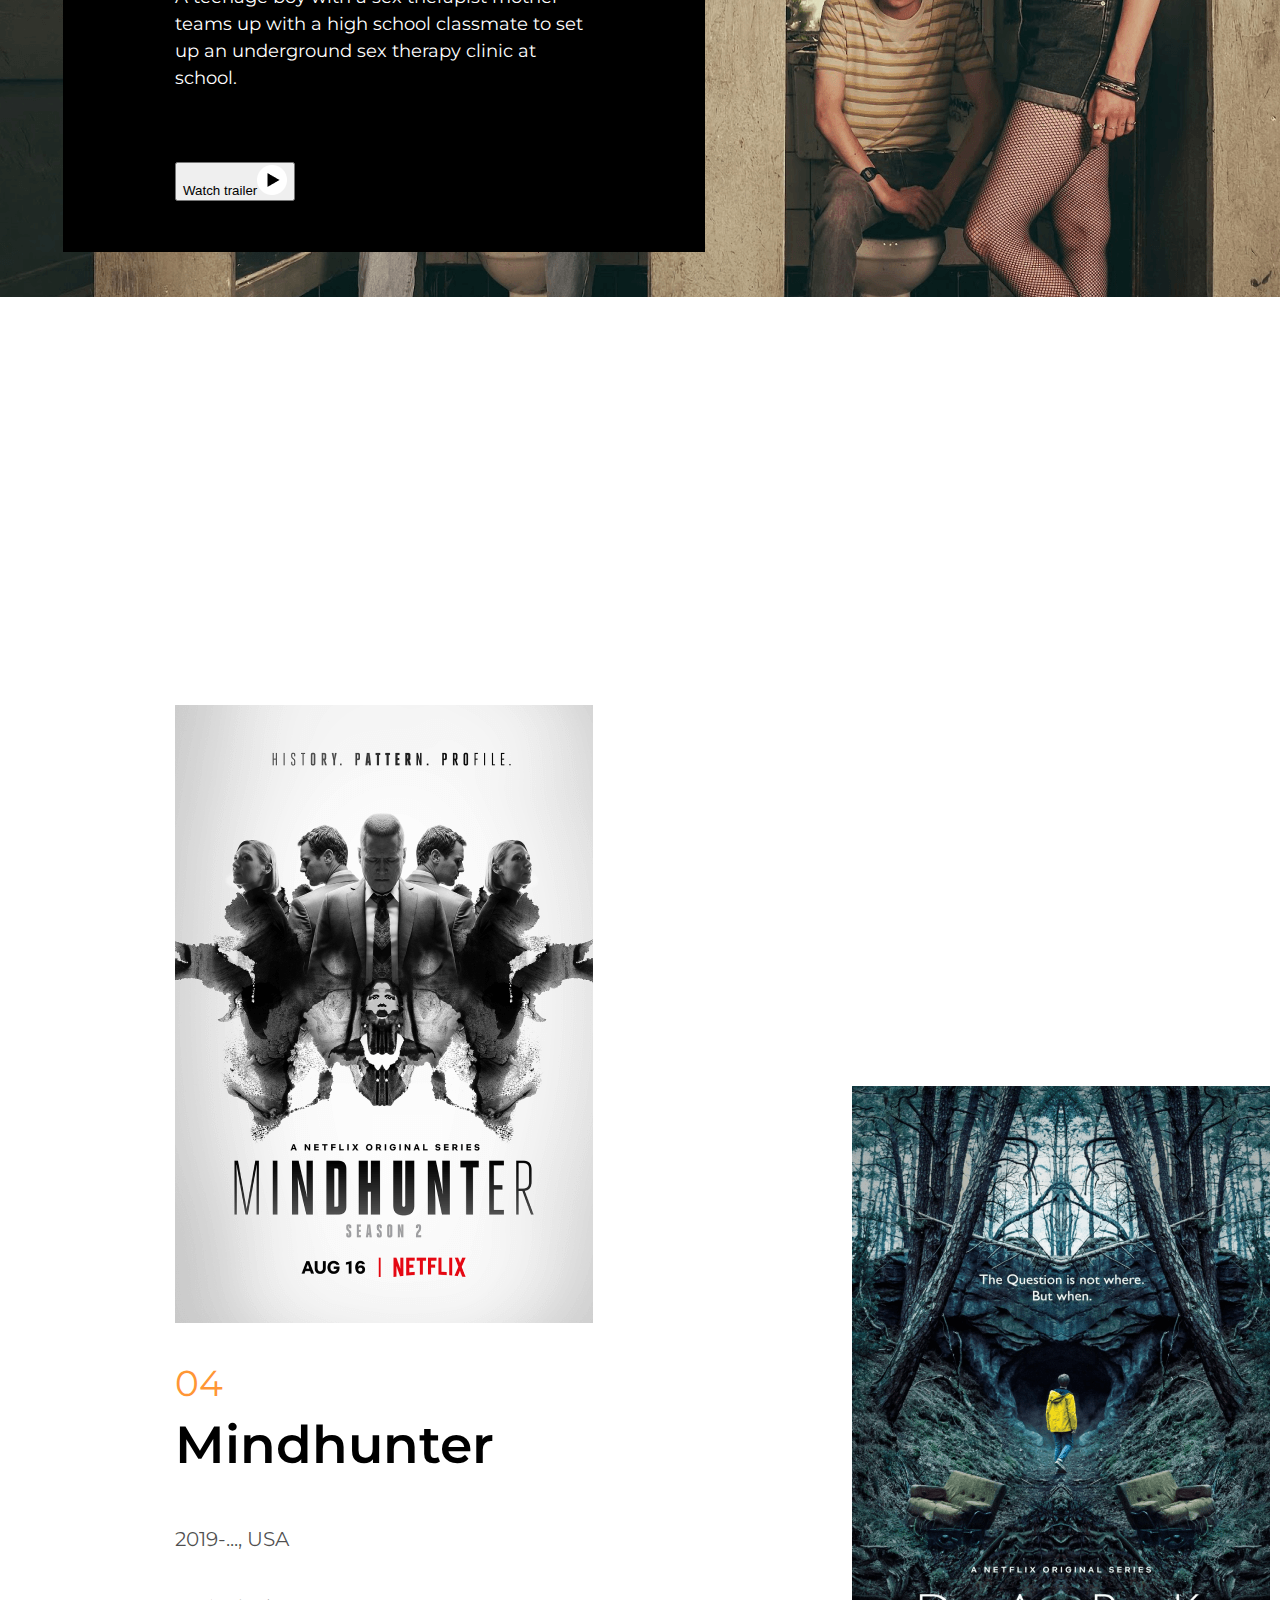
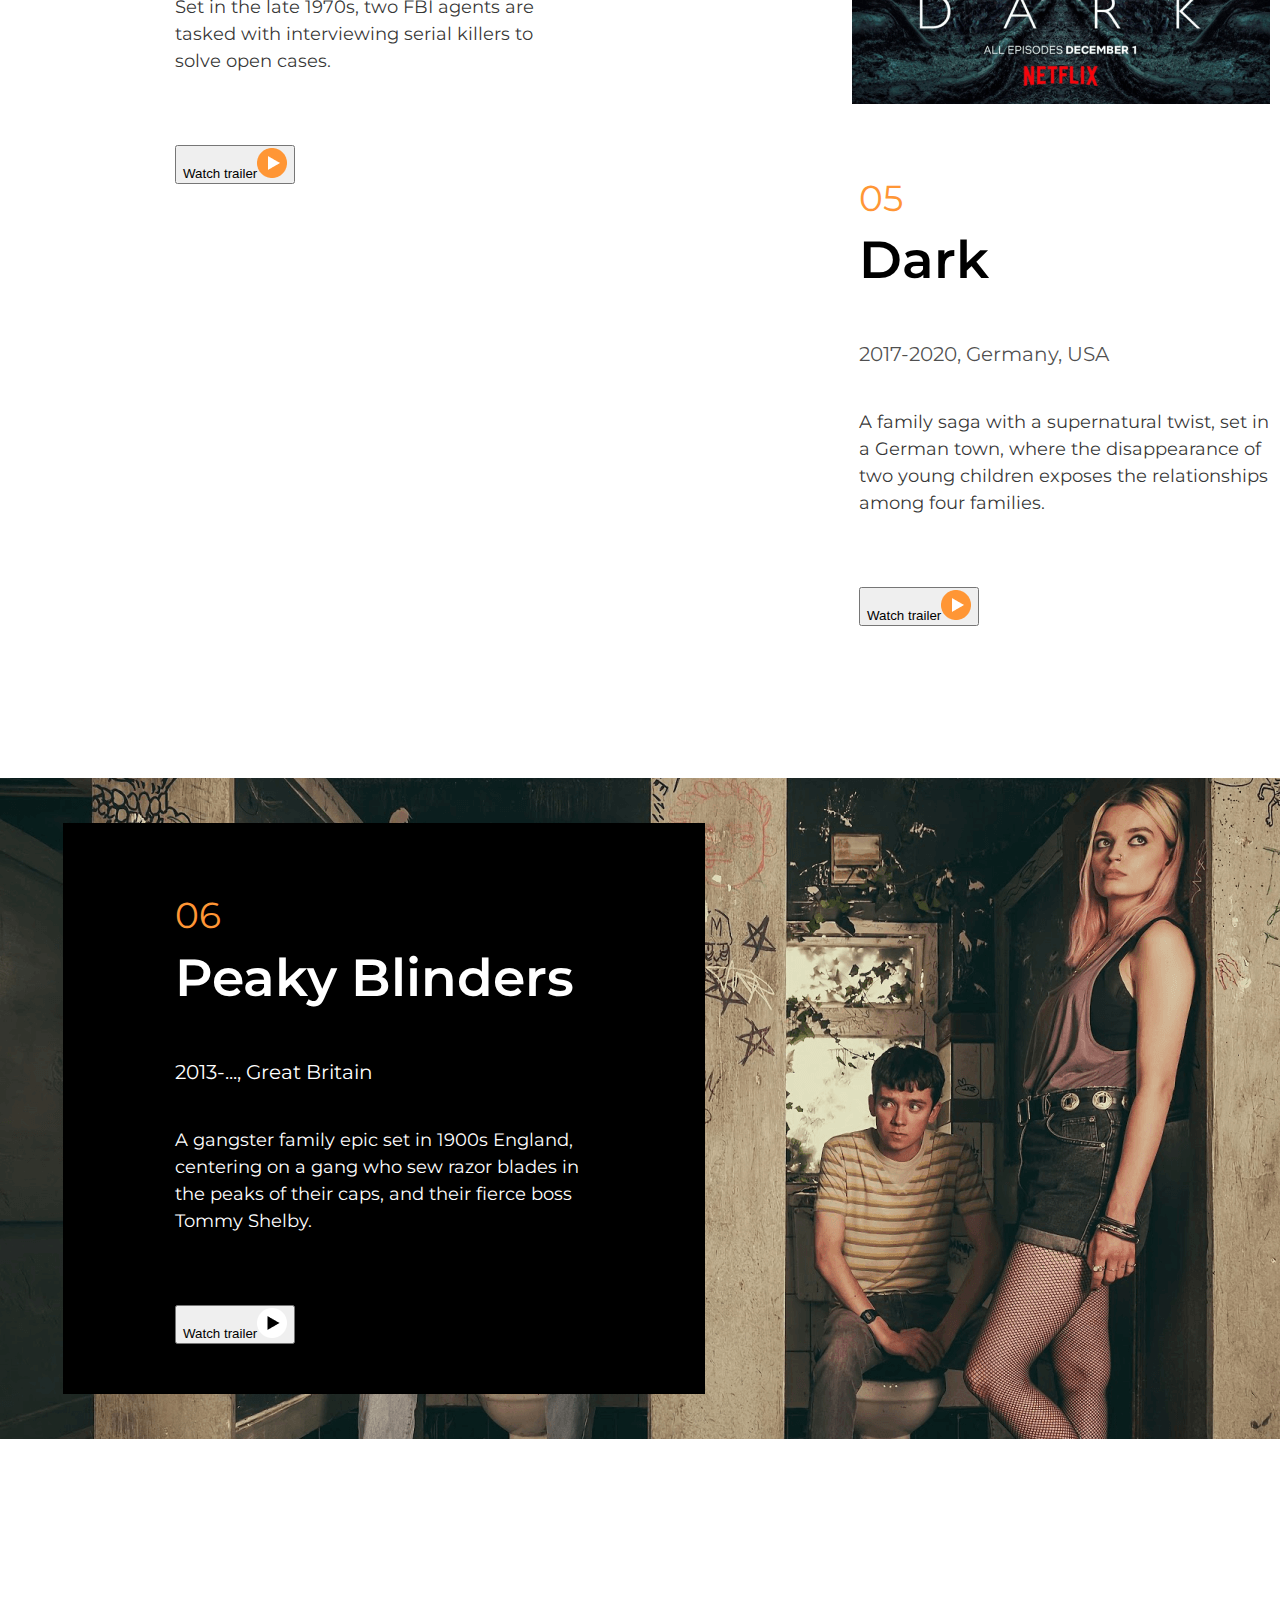
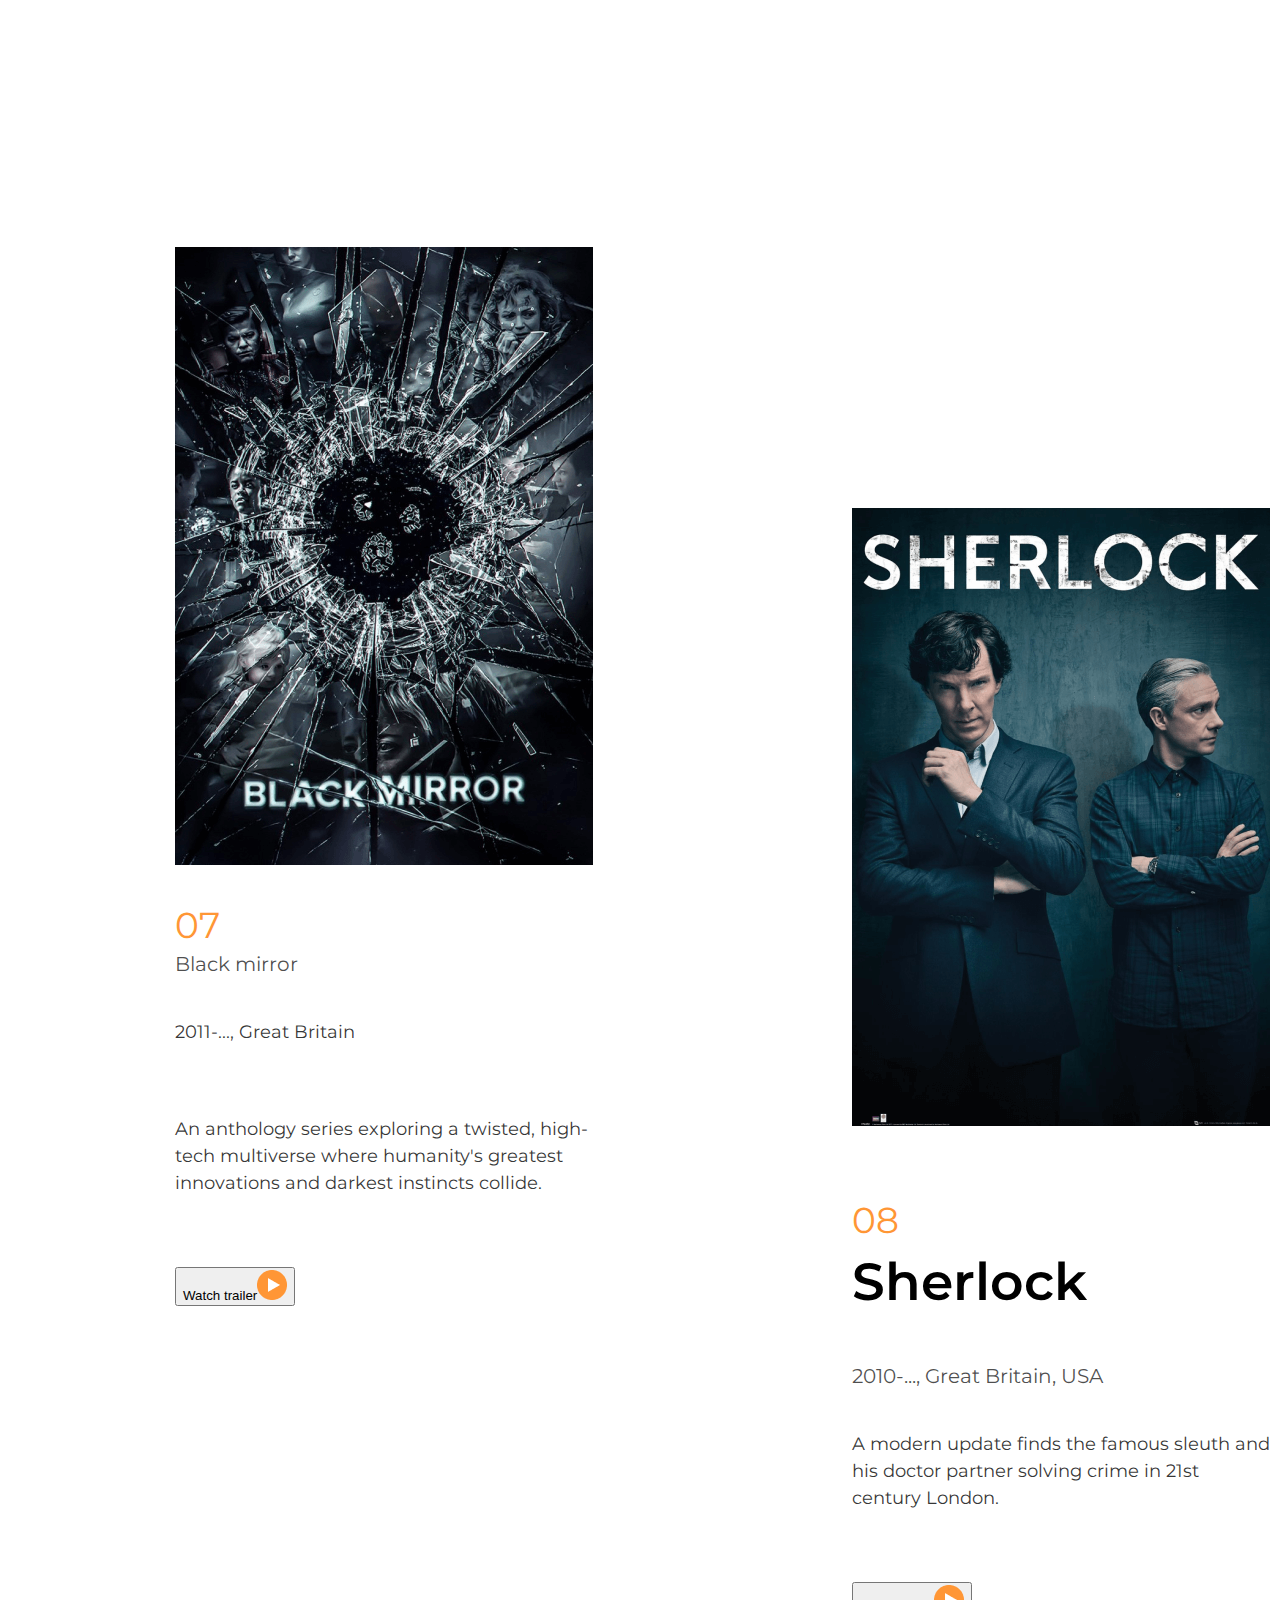
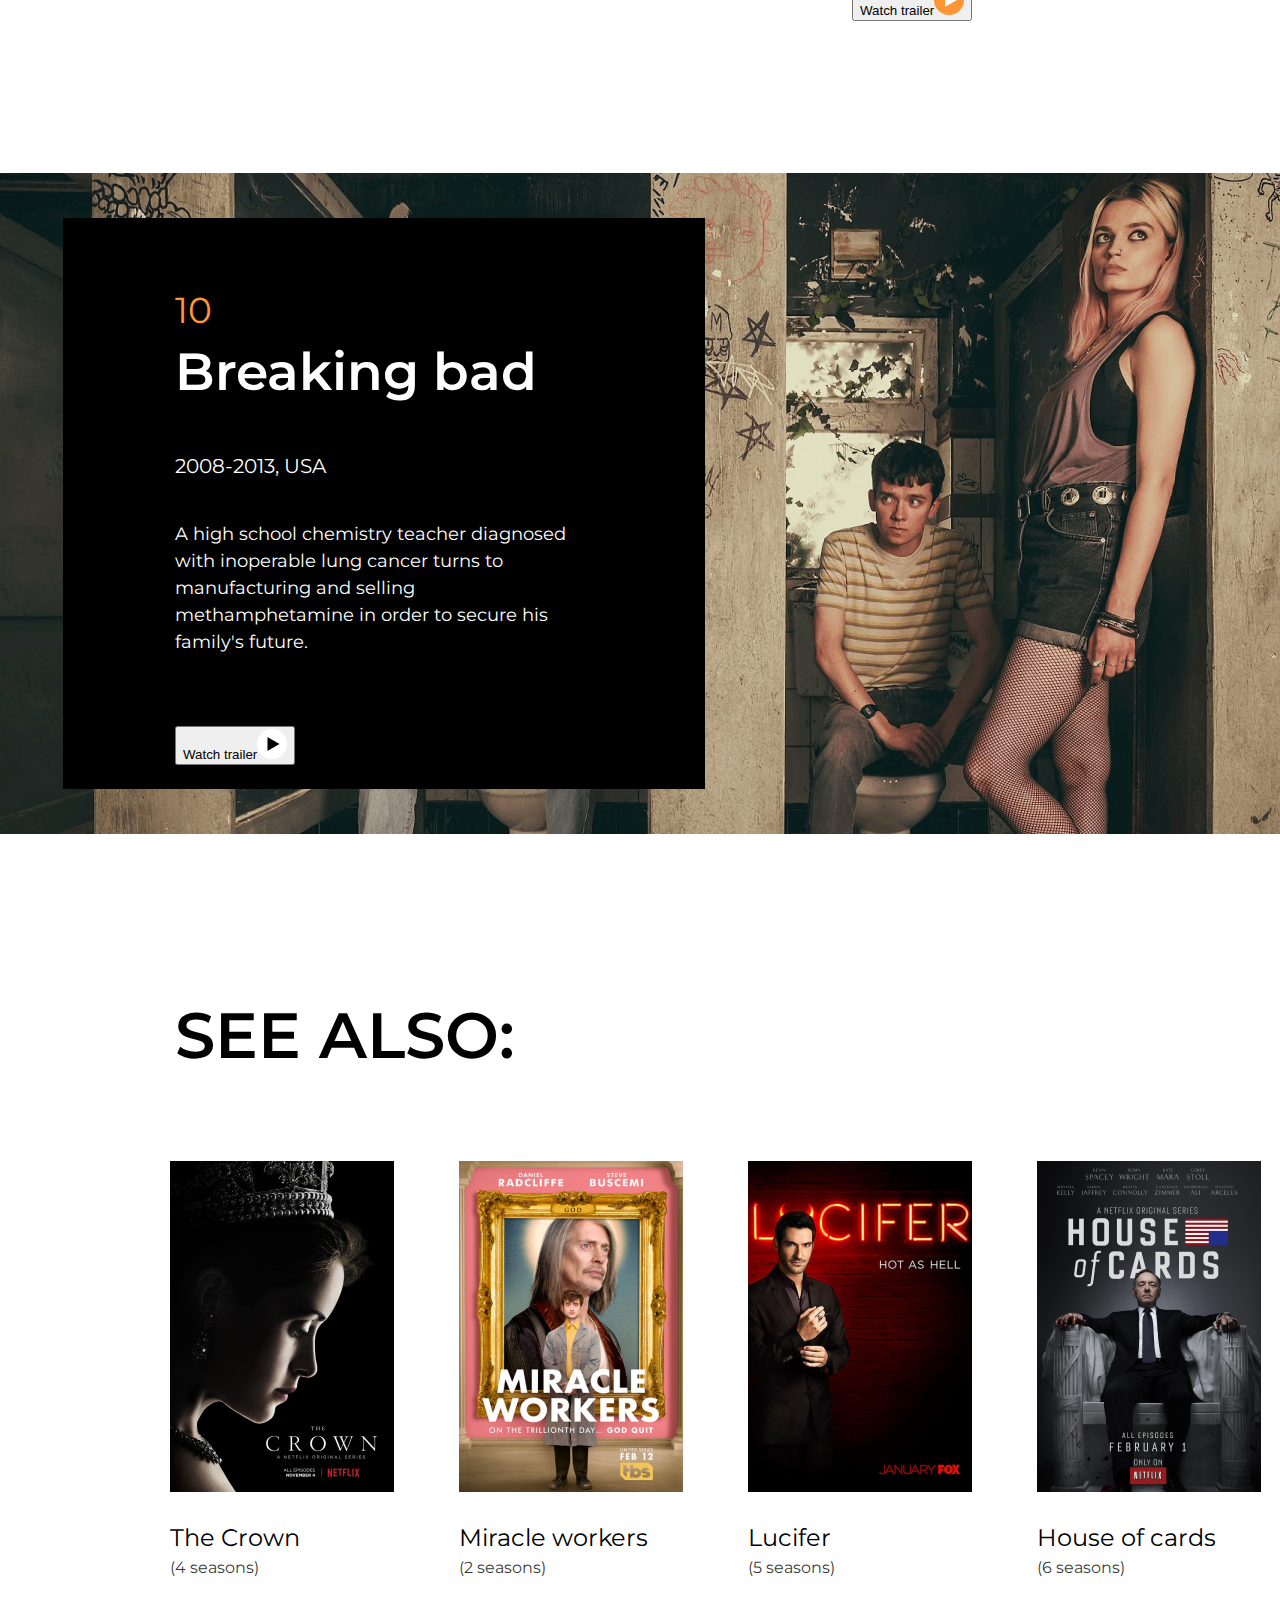
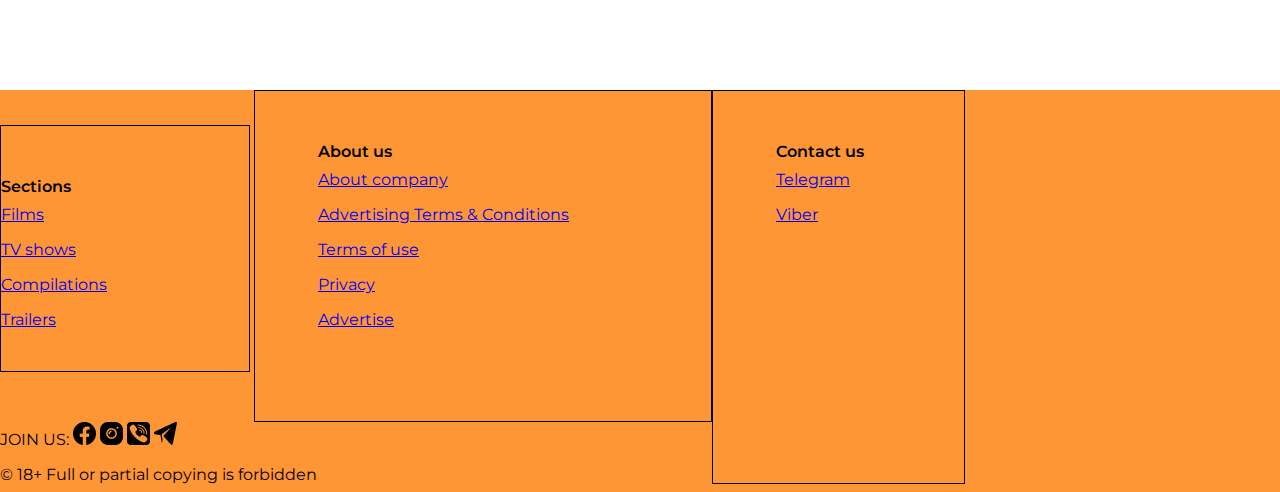
==== commit 3358cae1: "Add changes to footer" ====
--- a/index2.html
+++ b/index2.html
@@ -100,9 +100,9 @@
             <img class="hohh" src="./Assets/images/Optimized images/Hounting_of_HH.png" role="presentation" aria-hidden="true"/>
         </section>
         <section>
-            <div>
+            <div class="sex_ed_info">
                 <h4>03</h4>
-                <h3>Sex Education</h3>
+                <h3 class="white-headline">Sex Education</h3>
                 <p class="release_years">2019-..., USA</p>
                 <p>
                     A teenage boy with a sex therapist mother
@@ -112,8 +112,9 @@
                 <button type="button">Watch trailer<img src="./Assets/images/White_Play_Button.png" 
                         role="presentation" aria-hidden="true"/></button>
             </div>
+            <div class="container"><img src="./Assets/images/new/Rectangle.png"/></div>
             <!--<span>8.3<img src="./Assets/images/IMDb.png" alt="IMDb rate" /></span>-->
-            <img src="./Assets/images/Optimized images/Sex_Education.png" role="presentation" aria-hidden="true"/>
+            <img class="sex_ed" src="./Assets/images/Optimized images/Sex_Education.png" role="presentation" aria-hidden="true"/>
         </section>
         <section class="mind-dark">
             <!--<span>8.4<img src="./Assets/images/IMDb.png" alt="IMDb rate" /></span>-->
@@ -147,9 +148,9 @@
             </div>
         </section>
         <section>
-            <div>
+            <div class="peaky_info">
                 <h4>06</h4>
-                <h3>Peaky Blinders</h3>
+                <h3 class="white-headline">Peaky Blinders</h3>
                 <p class="release_years">2013-..., Great Britain</p>
                 <p>
                     A gangster family epic set in 1900s England, 
@@ -159,8 +160,10 @@
                 </p>
                 <button type="button">Watch trailer<img src="./Assets/images/White_Play_Button.png" 
                         role="presentation" aria-hidden="true"/></button>
-            <span>8.3<img src="./Assets/images/IMDb.png" alt="IMDb rate" /></span>
-            <img src="./Assets/images/Peaky_Blinders.png" role="presentation" aria-hidden="true"/>
+            </div>
+            <div class="container"><img src="./Assets/images/new/Rectangle.png"/></div>
+            <!--<span>8.3<img src="./Assets/images/IMDb.png" alt="IMDb rate" /></span>-->
+            <img class="peaky" src="./Assets/images/Optimized images/Peaky_Blinders.png" role="presentation" aria-hidden="true"/>
         </section>
         <section class="black-sherlock">
             <!--<span>8.8<img src="./Assets/images/IMDb.png" alt="IMDb rate" /></span>-->
@@ -206,9 +209,9 @@
             </div>-->
         </section>
         <section>
-            <div>
+            <div class="breaking_bad_info">
                 <h4>10</h4>
-                <h3>Breaking bad</h3>
+                <h3 class="white-headline">Breaking bad</h3>
                 <p class="release_years">2008-2013, USA</p>
                 <p>
                     A high school chemistry teacher diagnosed
@@ -219,18 +222,21 @@
                 </p>
                 <button type="button">Watch trailer<img src="./Assets/images/White_Play_Button.png" 
                         role="presentation" aria-hidden="true"/></button>
-            <span>8.3<img src="./Assets/images/IMDb.png" alt="IMDb rate" /></span>
-            <img src="./Assets/images/Optimized images/Peaky_Blinders.png" role="presentation" aria-hidden="true"/>
-        </section>
-        <section>
-            <h2>SEE ALSO:</h2>
+            </div>
+            <div class="container"><img src="./Assets/images/new/Rectangle.png"/></div>
+            <!--<span>8.3<img src="./Assets/images/IMDb.png" alt="IMDb rate" /></span>-->
+            <img class="breaking_bad" src="./Assets/images/Optimized images/Peaky_Blinders.png" role="presentation" aria-hidden="true"/>
+        </section>
+        <section class="see_also-size">
+            <div><h2>SEE ALSO:</h2></div>
+            <div>
             <figure>
                 <img src="./Assets/images/See_Also_Crown.png" alt="The poster of Crown TV-Show">
                 <figcaption>The Crown<p>(4 seasons)</p></figcaption>
             </figure>
             <figure>
                 <img src="./Assets/images/See_Also_Miracle_Workers.png" alt="The poster of Miracle workers TV-Show">
-                <figcaption>Miracle workers<p>((2 seasons))</p></figcaption>
+                <figcaption>Miracle workers<p>(2 seasons)</p></figcaption>
             </figure>
             <figure>
                 <img src="./Assets/images/See_Also_Lucifer.png" alt="The poster of Lucifer TV-Show">
@@ -240,43 +246,52 @@
                 <img src="./Assets/images/See_Also_House_of_cards.png" alt="The poster of House of Cards TV-Show">
                 <figcaption>House of cards<p>(6 seasons)</p></figcaption>
             </figure>
-        </section>
-        
-        <footer>
-            <h5>Sections</h5>
-            <nav>
-                <ul>
-                    <li><a href="#">Films</a></li>
-                    <li><a href="#">TV shows</a></li>
-                    <li><a href="#">Compilations</a></li>
-                    <li><a href="#">Trailers</a></li>
-                </ul>
-            </nav>
-            <h5>About us</h5>
-            <nav>
-                <ul>
-                    <li><a href="#">About company</a></li>
-                    <li><a href="#">Advertising  Terms & Conditions</a></li>
-                    <li><a href="#">Terms of use</a></li>
-                    <li><a href="#">Privacy</a></li>
-                    <li><a href="#">Advertise</a></li>
-                </ul>
-            </nav>
-            <h5>Contact us</h5>
-            <nav>
-                <ul>
-                    <li><a href="#">Telegram</a></li>
-                    <li><a href="#">Viber</a></li>
-                </ul>
-            </nav>
-            <div>
-                <b>JOIN US:</b>
-                <a href="https://www.facebook.com/max.borovik.9" aria-label="Facebook" target="_blank"><img src="./images/facebook_logo.png"></a>
-                <a href="https://www.instagram.com/max_borovik/?igshid=YmMyMTA2M2Y%3D" aria-label="Instagram" target="_blank"><img src="./images/instagram_logo.png"></a>
-                <a href="tel:+380688333000"><img src="./images/phone_logo.png"></a>
-                <a href="https://t.me/maximUA95" aria-label="Telegram" target="_blank"><img src="./images/telegram_logo.png" ></a>
-            <p> &#169; 18+ Full or partial copying is forbidden</p>
-            </div>
-        </footer>
+        </div>
+        </section>
+    </main>
+    <footer>
+        <div class="uuuu">
+    <div class="sections-block">
+        <h5>Sections</h5>
+        <nav>
+            <ul>
+                <li><a href="#">Films</a></li>
+                <li><a href="#">TV shows</a></li>
+                <li><a href="#">Compilations</a></li>
+                <li><a href="#">Trailers</a></li>
+            </ul>
+        </nav>
+    </div>
+    <div class="about">
+        <h5>About us</h5>
+        <nav>
+            <ul>
+                <li><a href="#">About company</a></li>
+                <li><a href="#">Advertising  Terms & Conditions</a></li>
+                <li><a href="#">Terms of use</a></li>
+                <li><a href="#">Privacy</a></li>
+                <li><a href="#">Advertise</a></li>
+            </ul>
+        </nav>
+    </div>
+    <div class="contact">
+        <h5>Contact us</h5>
+        <nav>
+            <ul>
+                <li><a href="#">Telegram</a></li>
+                <li><a href="#">Viber</a></li>
+            </ul>
+        </nav>
+    </div>
+</div>
+        <div>
+            <b>JOIN US:</b>
+            <a href="https://www.facebook.com/max.borovik.9" aria-label="Facebook" target="_blank"><img src="./images/facebook_logo.png"></a>
+            <a href="https://www.instagram.com/max_borovik/?igshid=YmMyMTA2M2Y%3D" aria-label="Instagram" target="_blank"><img src="./images/instagram_logo.png"></a>
+            <a href="tel:+380688333000"><img src="./images/phone_logo.png"></a>
+            <a href="https://t.me/maximUA95" aria-label="Telegram" target="_blank"><img src="./images/telegram_logo.png" ></a>
+        <p> &#169; 18+ Full or partial copying is forbidden</p>
+        </div>
+    </footer>
 </body>
 </html>--- a/Assets/Styles/styles.css
+++ b/Assets/Styles/styles.css
@@ -73,8 +73,6 @@
     
 }
 
-.container {}
-
 /*Intro*/
 
 .intro {
@@ -106,7 +104,17 @@
     margin-left: 63px;
 }
 
-h2 {}
+h2 {
+    display: inline-block;
+    font-family: 'Montserrat';
+    font-style: normal;
+    font-weight: 600;
+    font-size: 64px;
+    line-height: 86px;
+    color: #000000;
+    margin-left: 175px;
+    margin-bottom: 83px;
+}
 
 h3{
     font-style: normal;
@@ -122,6 +130,15 @@
     font-weight: 400;
     font-size: 36px;
     line-height: 70%;
+}
+
+h5 {
+    vertical-align: text-top;
+    font-style: normal;
+    font-weight: 600;
+    font-size: 16px;
+    line-height: 21px;
+    color: #000000;
 }
 .intro-text {
     display: inline-block;
@@ -149,93 +166,6 @@
     width: 100%;
 }
 
-/*Section SEE Movie"*/
-/*
-.span-SEE {
-    display: inline-block;
-    width: 50%;
-    float: left;
-    margin-top: 170px;
-    margin-left: 215px;
-    margin-bottom: 20px;
-}
-
-.SeeInfo {
-    display: inline-block;
-    width: 50%;
-    float: right;
-    margin-top: 327px;
-    margin-left: 175px;
-    margin-right: 317px;
-}*/
-
-/* Старый вариант See и Haunting
-.SeeInfo  {
-    float: right;
-width: 418px;
-height: 463px; 
-margin-top: 327px;
-margin-right: 317px;
-margin-bottom: 50px;
-margin-left: 112px;
-}
-
-.See_Block {  
-    overflow: hidden;
-    width: 1440px;
-    
-}
-.First_Poster {
-    float: left;
-    margin-top: 250px;
-
-    margin-bottom: 322px;
-    margin-left: 112px;
-}
-
-.SeeInfo h4 {
-    padding-top: 0px;
-    padding-right: 250px;
-    padding-bottom: 10px;
-    text-align: left;
-}
-
-.SeeInfo h3 {
-    padding-bottom: 40px;
-}
-
-.SeeInfo .release_years {
-    padding-bottom: 40px;
-}
-
-.SeeInfo p {
-    padding-bottom: 70px;
-} 
-
-.haunting {
-    overflow: hidden;
-    display: inline-block;
-    float: right;
-    margin-right: 175px;
-    margin-top: 328px;
-    margin-bottom: 150px;
-    margin-left: 0px;
-   
-}
-
-
-.haunting_info {
-    box-sizing: border-box;
-    overflow: hidden;
-    display: block;
-    float: left;
-    padding: 0px;
-    
-}
-
-
-
-
 
 .haunting_info h4 {
     padding-top: 0px;
@@ -341,24 +271,130 @@
     padding-bottom: 70px;
 }
 
-
-
-
-
-
-
-
-
-
-
-
-
-
-
-
-
-
-
+.sex_ed {
+    position: relative;.
+    max-width: 1440px;
+    margin-bottom:150px;
+}
+
+.container {
+    background-color: #000000;
+    position: absolute; 
+    margin: 45px 0px 45px 63px;
+    max-width: 642px;
+    max-height: 571px;
+    z-index: 5;
+}
+
+.sex_ed_info {
+    position: absolute;
+    display: block ;
+    max-width: 418px;
+    padding: 125px 0px 125px 175px;
+    color: white;
+    z-index: 10;
+
+}
+
+.white-headline {
+    color: #FFFFFF;
+
+}
+
+.sex_ed_info h4 {
+    padding-bottom: 10px;
+    
+}
+
+.sex_ed_info h3 {
+    padding-bottom: 40px;
+    
+}
+
+.sex_ed_info .release_years {
+    padding-bottom: 40px;
+    color: #FFFFFF;
+}
+
+.sex_ed_info p {
+    padding-bottom: 70px;
+    
+}
+
+
+
+.peaky {
+    position: relative;.
+    max-width: 1440px;
+    margin-bottom:150px;
+}
+.peaky_info {
+    position: absolute;
+    display: block ;
+    max-width: 418px;
+    padding: 125px 0px 125px 175px;
+    color: white;
+    z-index: 10;
+
+}
+
+
+.peaky_info h4 {
+    padding-bottom: 10px;
+    
+}
+
+.peaky_info h3 {
+    padding-bottom: 40px;
+    
+}
+
+.peaky_info .release_years {
+    padding-bottom: 40px;
+    color: #FFFFFF;
+}
+
+.peaky_info p {
+    padding-bottom: 70px;
+    
+}
+
+/*Braking bad*/
+
+.breaking_bad {
+    position: relative;.
+    max-width: 1440px;
+    margin-bottom:150px;
+}
+.breaking_bad_info {
+    position: absolute;
+    display: block ;
+    max-width: 418px;
+    padding: 125px 0px 125px 175px;
+    color: white;
+    z-index: 10;
+
+}
+
+.breaking_bad_info h4 {
+    padding-bottom: 10px;
+    
+}
+
+.breaking_bad_info h3 {
+    padding-bottom: 40px;
+    
+}
+
+.breaking_bad_info .release_years {
+    padding-bottom: 40px;
+    color: #FFFFFF;
+}
+
+.breaking_bad_info p {
+    padding-bottom: 70px;
+    
+}
 
 /*Mindhunter and Dark Section*/
 
@@ -441,10 +477,6 @@
 .dark_info p {
     padding-bottom: 70px;
 }
-
-
-/*Peaky Blinders*/
-
 
 
 /*Black Mirror and Sherlock section*/
@@ -572,4 +604,89 @@
     padding-bottom: 70px;
 }
 
-*/+*/
+
+
+/*SEE ALSO*/
+
+figure {
+    float: left;
+    margin-right: 65px;
+
+}
+
+figure:first-child {
+    margin-left: 170px;
+}
+
+figure:last-child {
+    margin-right: 175px;
+}
+
+figcaption {
+    padding-top: 20px;
+    font-style: normal;
+    font-weight: 400;
+    font-size: 24px;
+    line-height: 36px;
+    color: #000000;
+}
+
+figcaption p {
+    font-style: normal;
+    font-weight: 400;
+    font-size: 16px;
+    line-height: 24px;
+    color: rgba(0, 0, 0, 0.8);
+}
+.see_also-size {
+    display: inline-block;
+}
+
+
+/*Footer*/
+
+footer {
+    margin-top: 110px;
+    font-style: normal;
+    font-weight: 400;
+    font-size: 16px;
+    line-height: 35px;
+    color: #000000;
+    background-color: #FF9635;
+    
+}
+
+.uuuu {
+    position: relative;
+}
+
+.sections-block {
+    
+    display: inline-block;
+    padding-top: 50px;
+    padding-right: 142px;
+    height: 195px;
+    color: #000000;
+    border: 1px solid #000000;
+
+    
+}
+.about {
+
+    display: inline-block;
+    padding: 50px 142px 85px 63px;
+    height: 195px;
+    color: #000000;
+    border: 1px solid #000000;
+}
+.contact {
+    position: absolute;
+    display: inline-block;
+    padding: 50px 100px 147px 63px;
+    height: 195px;
+    color: #000000;
+    border: 1px solid #000000;
+
+
+}
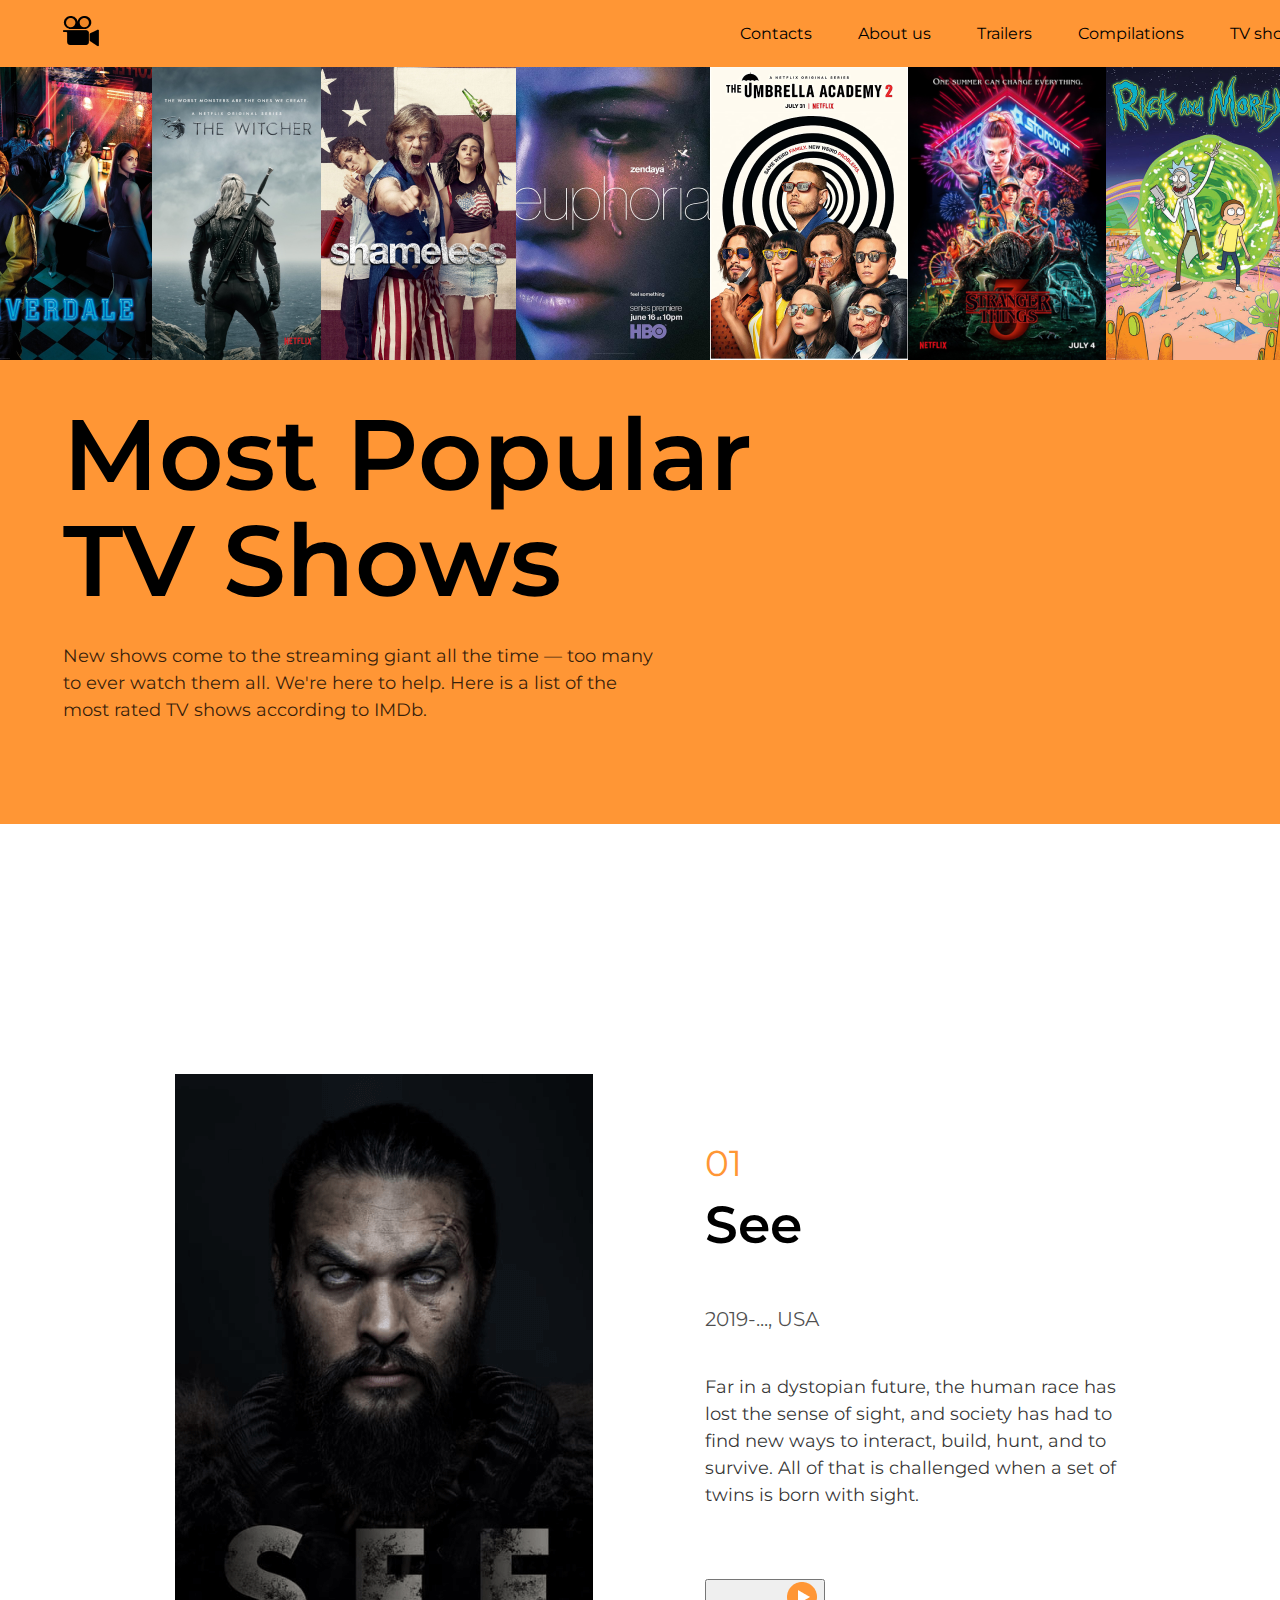
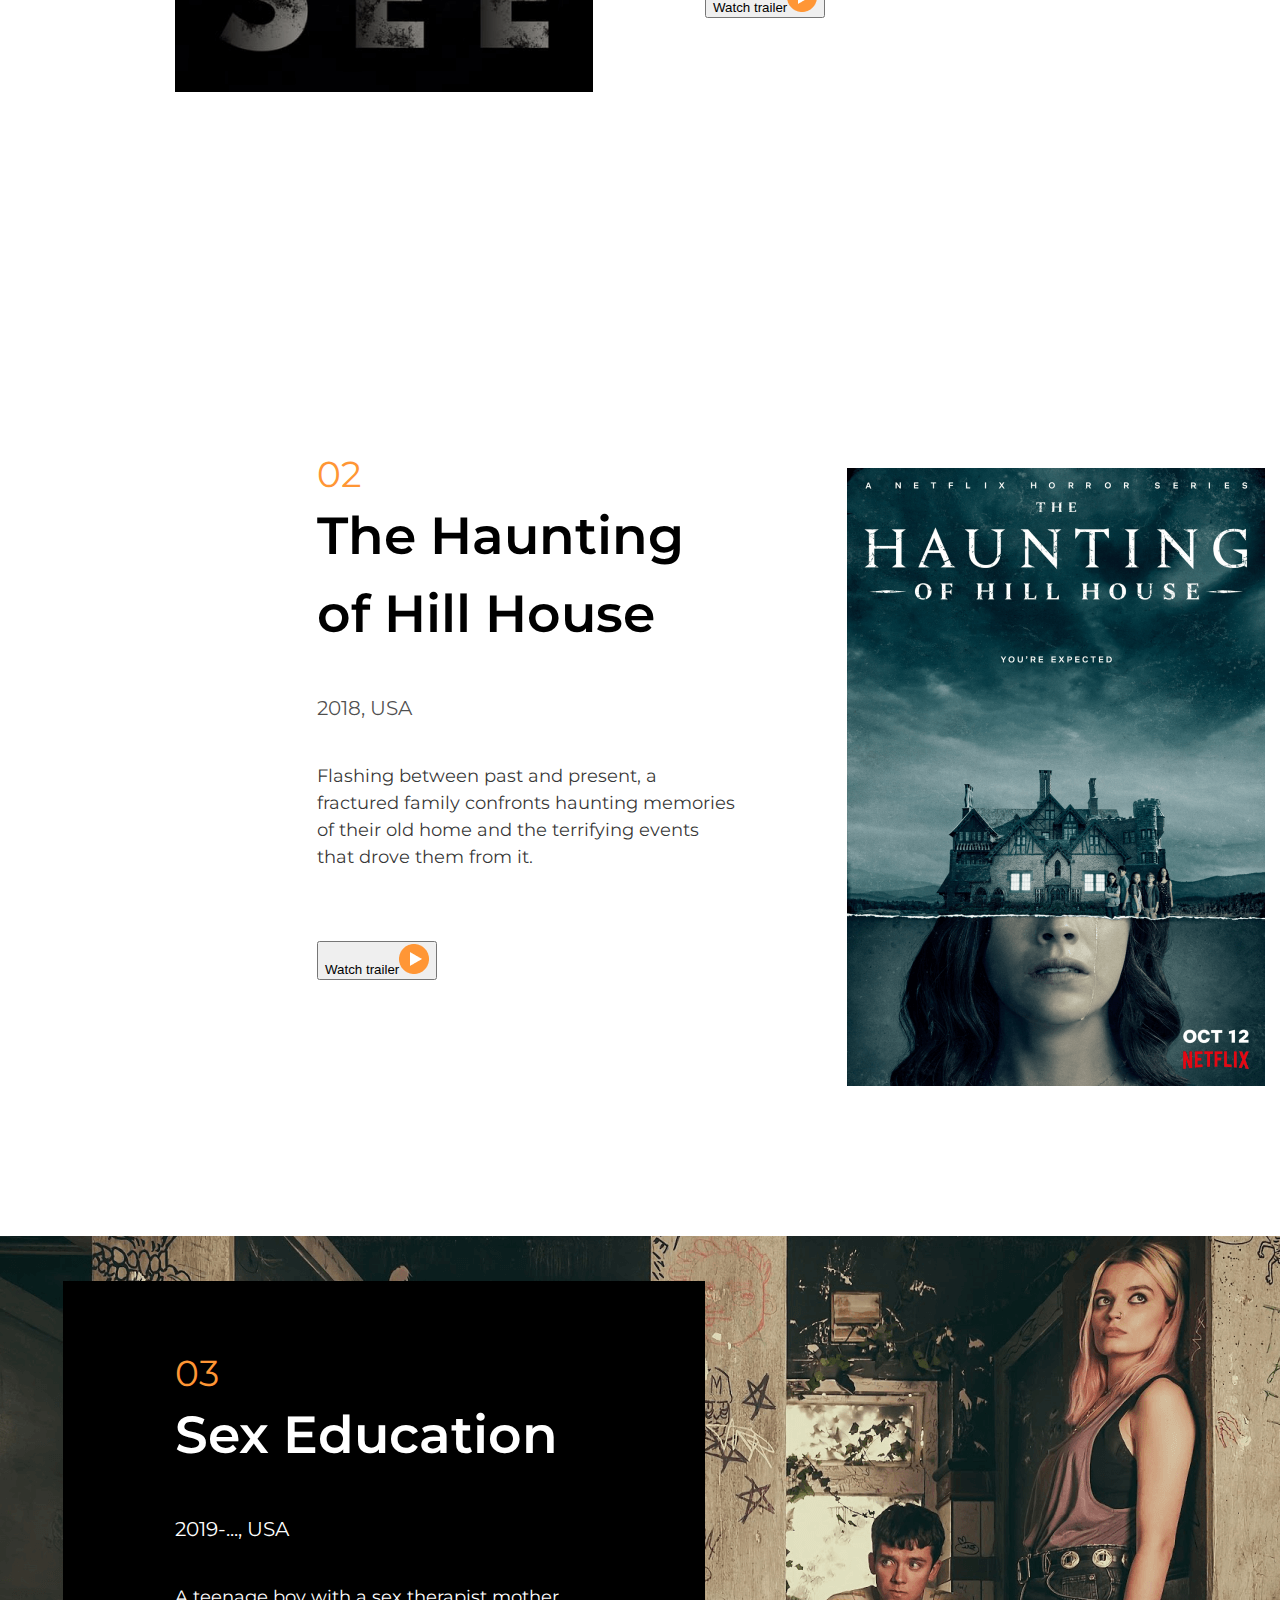
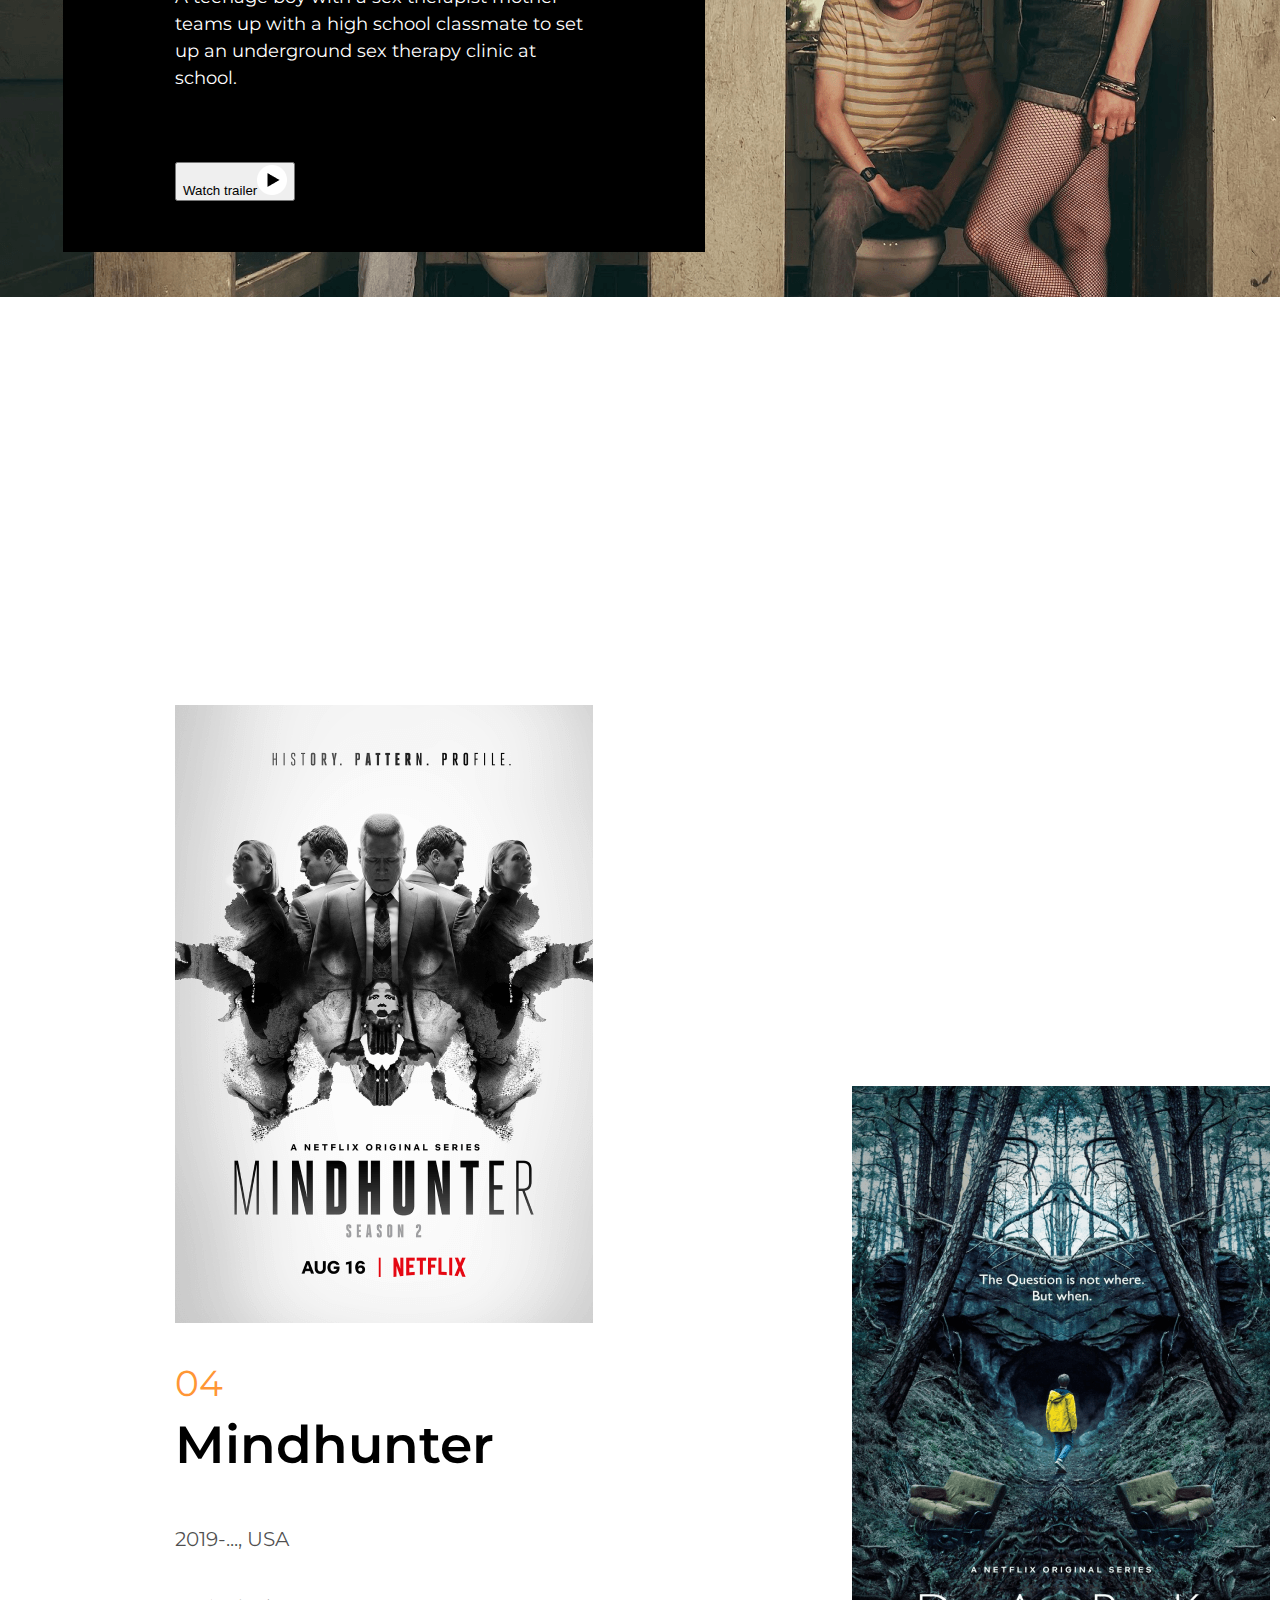
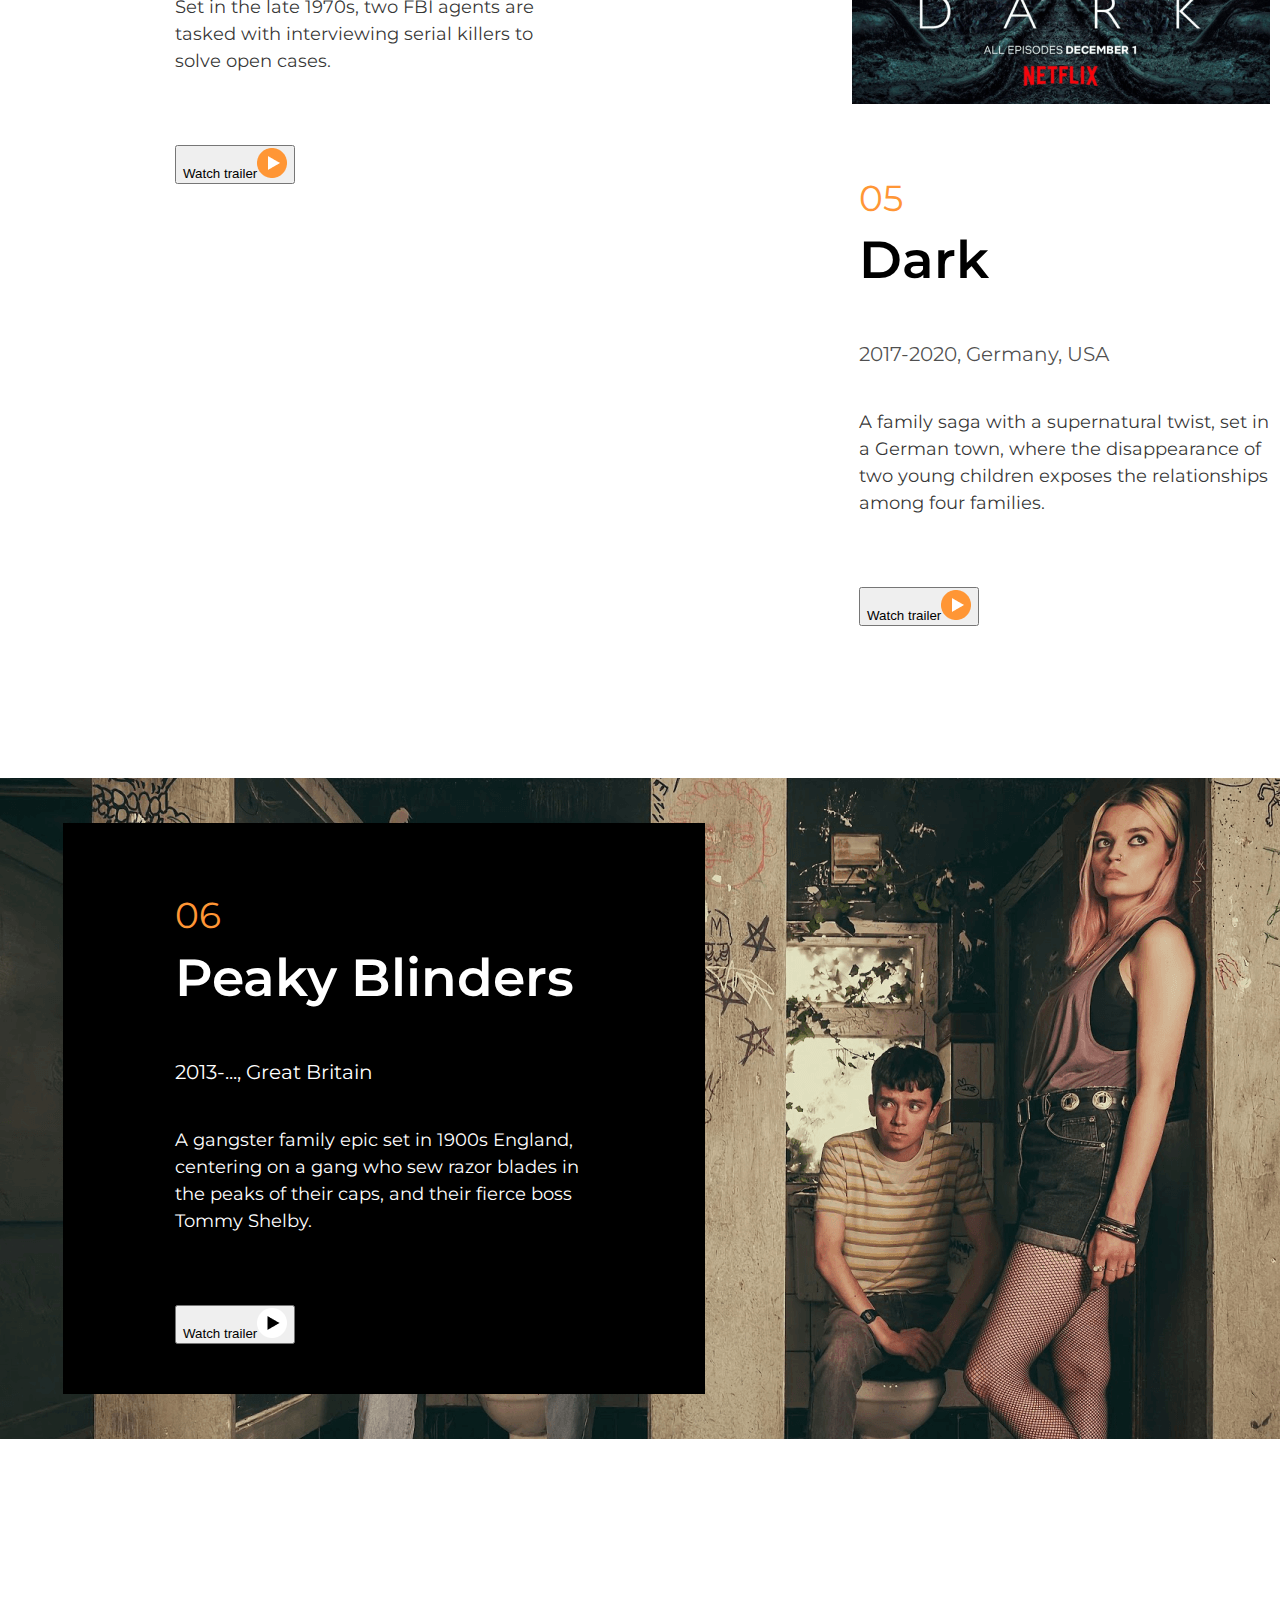
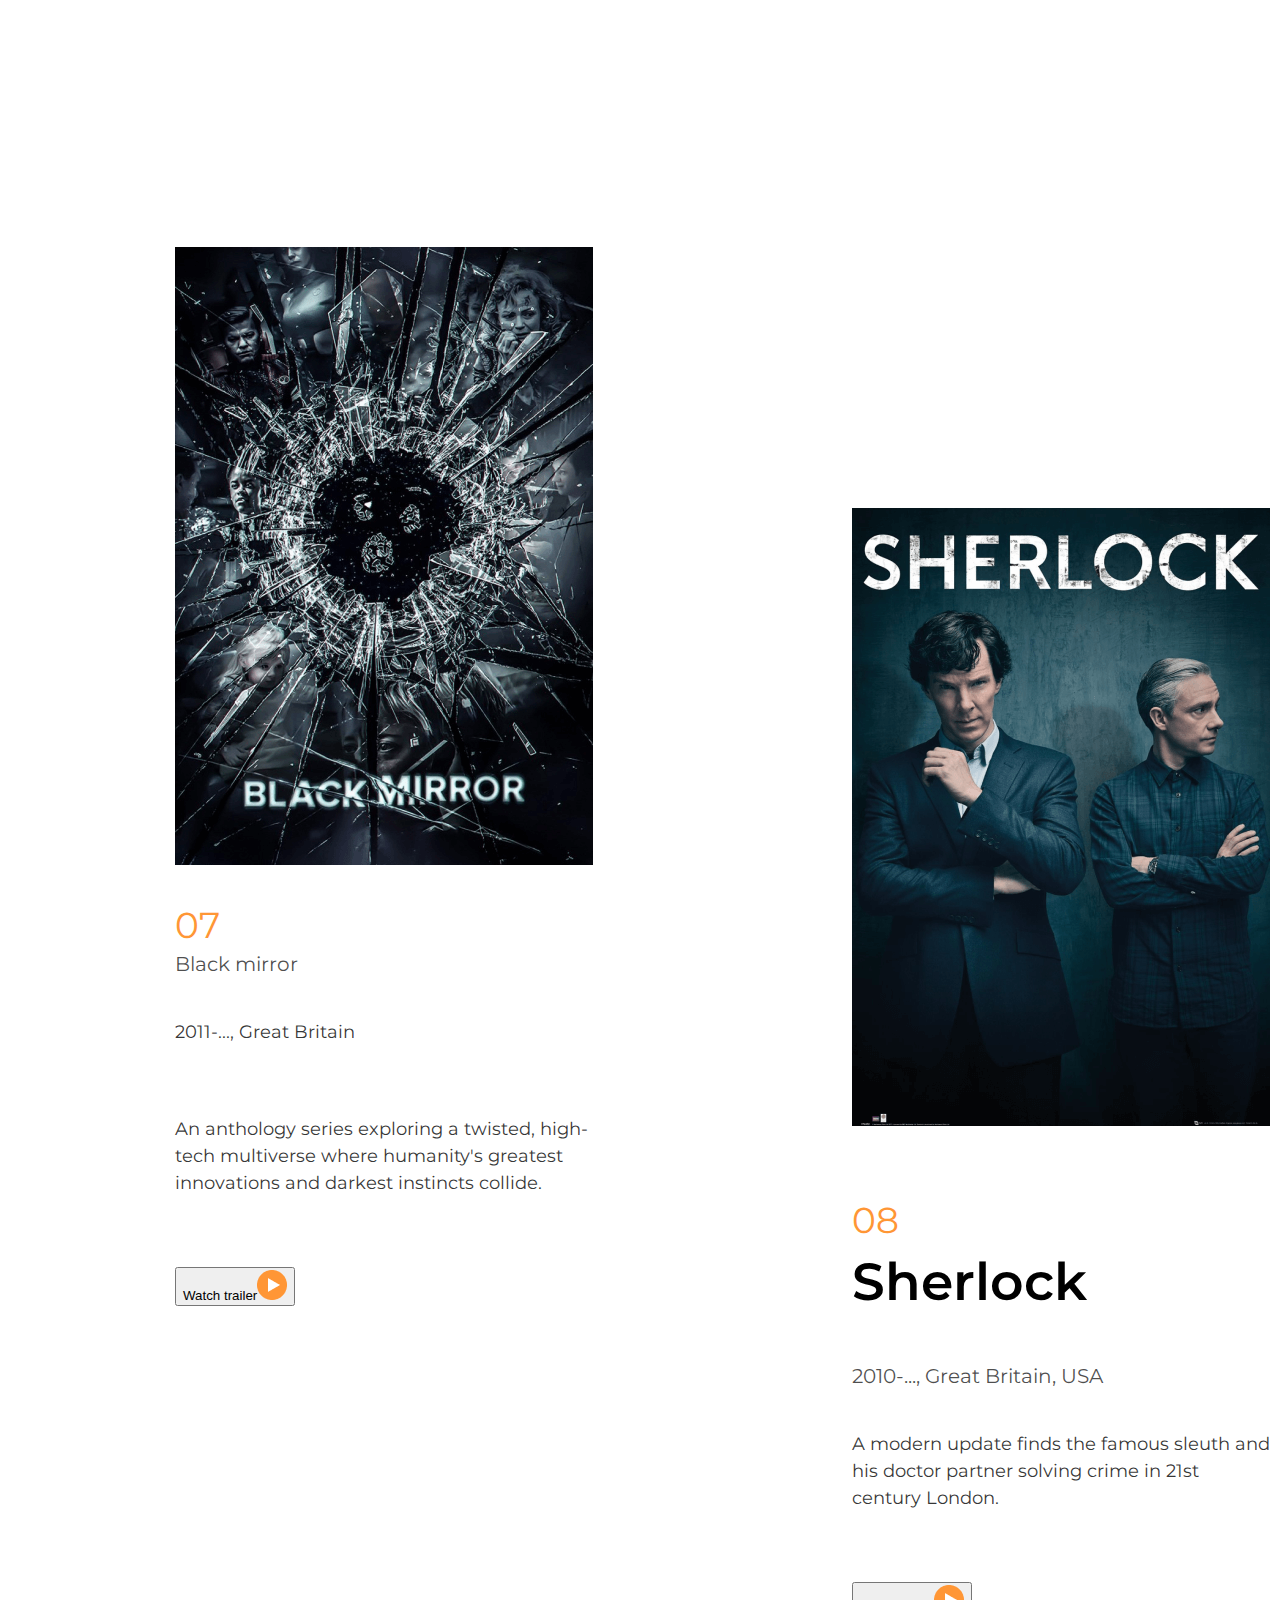
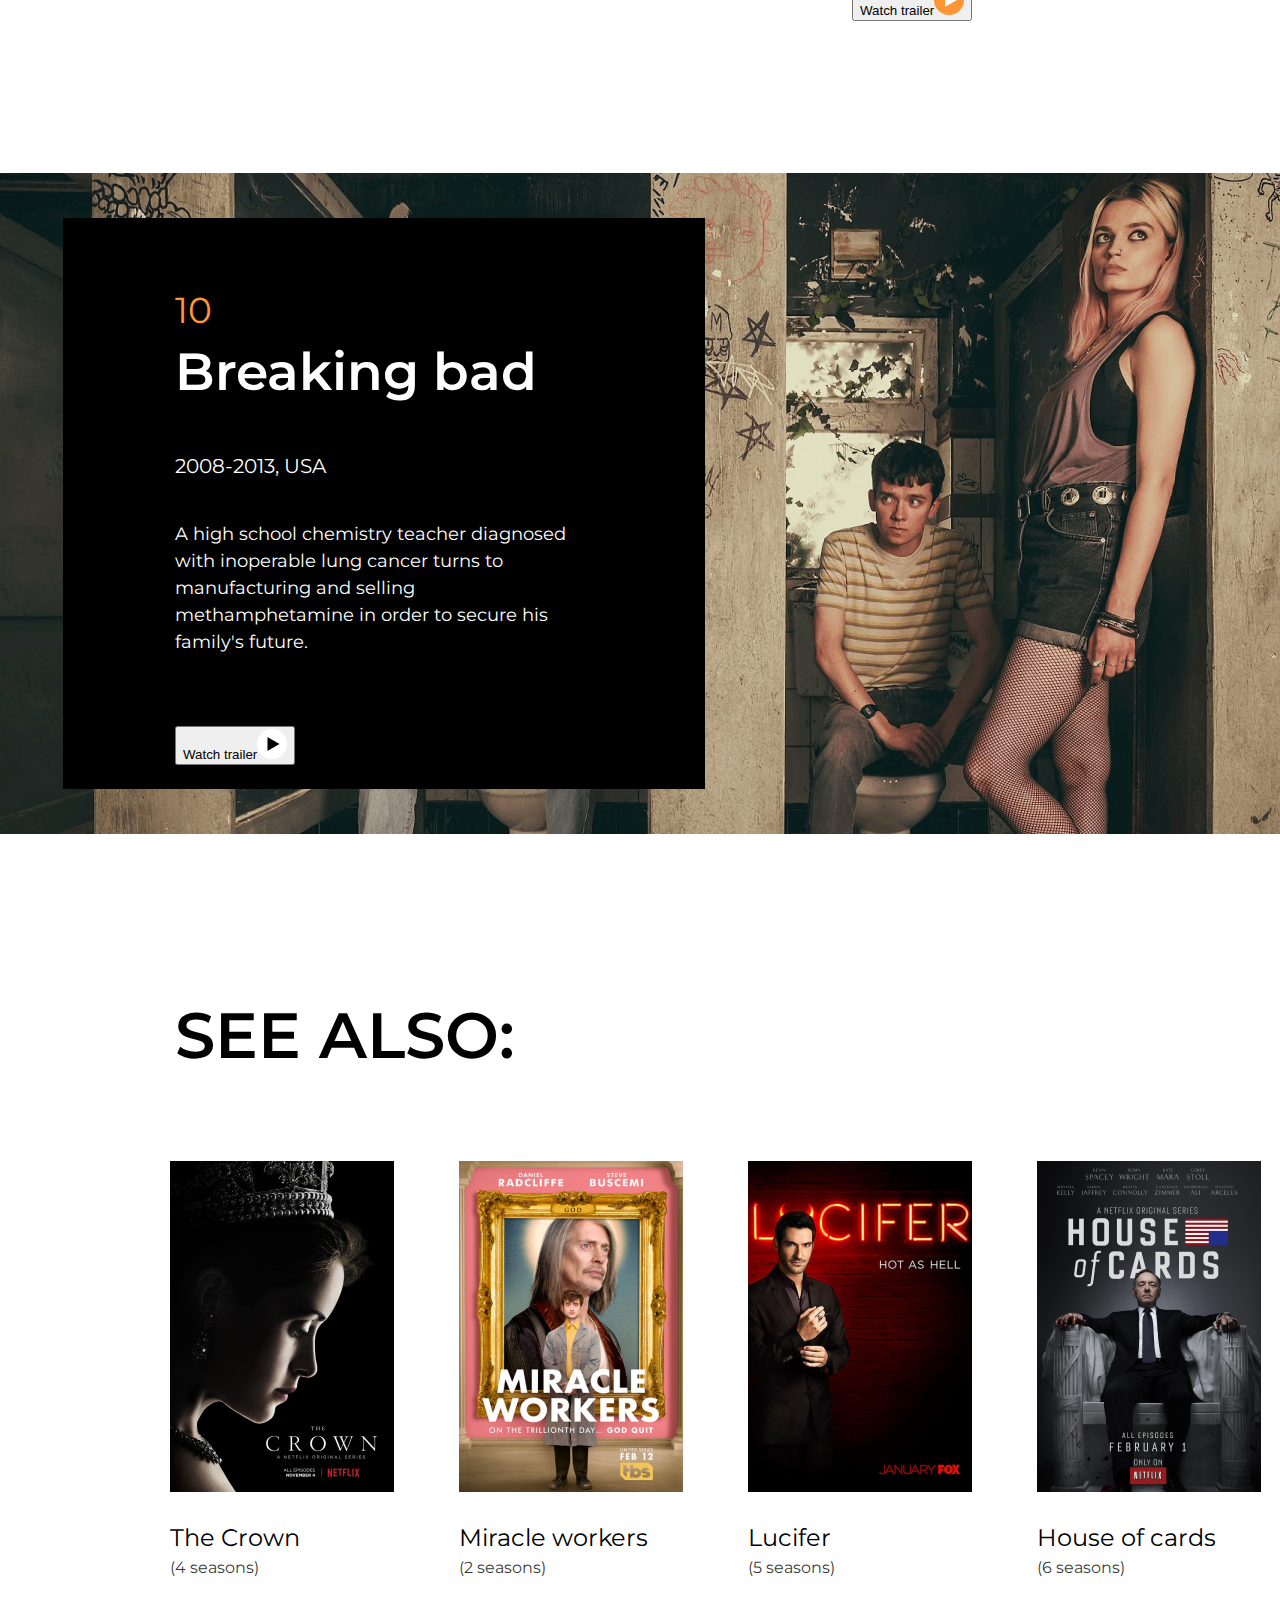
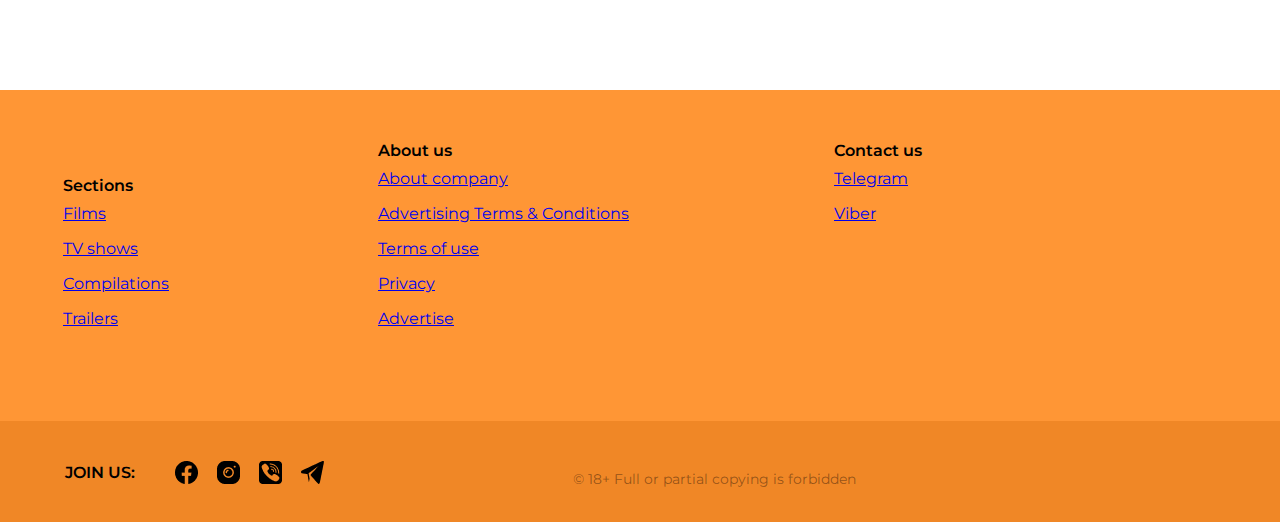
==== commit bad94a3d: "Add all changes to project" ====
--- a/index2.html
+++ b/index2.html
@@ -284,7 +284,8 @@
         </nav>
     </div>
 </div>
-        <div>
+<div class="bottom-footer">
+        <div class="lastpart">
             <b>JOIN US:</b>
             <a href="https://www.facebook.com/max.borovik.9" aria-label="Facebook" target="_blank"><img src="./images/facebook_logo.png"></a>
             <a href="https://www.instagram.com/max_borovik/?igshid=YmMyMTA2M2Y%3D" aria-label="Instagram" target="_blank"><img src="./images/instagram_logo.png"></a>
@@ -292,6 +293,7 @@
             <a href="https://t.me/maximUA95" aria-label="Telegram" target="_blank"><img src="./images/telegram_logo.png" ></a>
         <p> &#169; 18+ Full or partial copying is forbidden</p>
         </div>
+</div>
     </footer>
 </body>
 </html>--- a/Assets/Styles/styles.css
+++ b/Assets/Styles/styles.css
@@ -647,6 +647,7 @@
 /*Footer*/
 
 footer {
+    position: relative;
     margin-top: 110px;
     font-style: normal;
     font-weight: 400;
@@ -657,18 +658,16 @@
     
 }
 
-.uuuu {
-    position: relative;
-}
+
 
 .sections-block {
     
     display: inline-block;
     padding-top: 50px;
     padding-right: 142px;
+    padding-left: 63px;
     height: 195px;
     color: #000000;
-    border: 1px solid #000000;
 
     
 }
@@ -676,17 +675,56 @@
 
     display: inline-block;
     padding: 50px 142px 85px 63px;
-    height: 195px;
-    color: #000000;
-    border: 1px solid #000000;
+    color: #000000;
 }
 .contact {
     position: absolute;
     display: inline-block;
     padding: 50px 100px 147px 63px;
-    height: 195px;
-    color: #000000;
-    border: 1px solid #000000;
-
-
-}
+    color: #000000;
+
+
+}
+
+/*Join us*/
+b {
+    font-style: normal;
+    font-weight: 600;
+    font-size: 16px;
+    line-height: 24px;
+    color: #000000;
+    float: left;
+    padding: 40px 40px 37px 65px ;
+}
+
+.bottom-footer {
+    background-color: #F08726;
+    max-width: 1440px;
+    height: 101px;
+    font-family: 'Montserrat';
+    font-style: normal;
+    font-weight: 600;
+    font-size: 16px;
+    line-height: 24px;
+    color: #000000;
+
+}
+
+.lastpart a {
+    display: inline-block;
+    padding-right: 15px;
+    padding-top: 40px;
+    padding-bottom: 38px;
+
+}
+
+.lastpart p {
+    display: inline-block;
+    margin: 0 auto;
+    padding-left: 230px ;
+    font-style: normal;
+font-weight: 400;
+font-size: 14px;
+line-height: 21px;
+color: rgba(0, 0, 0, 0.4);
+}
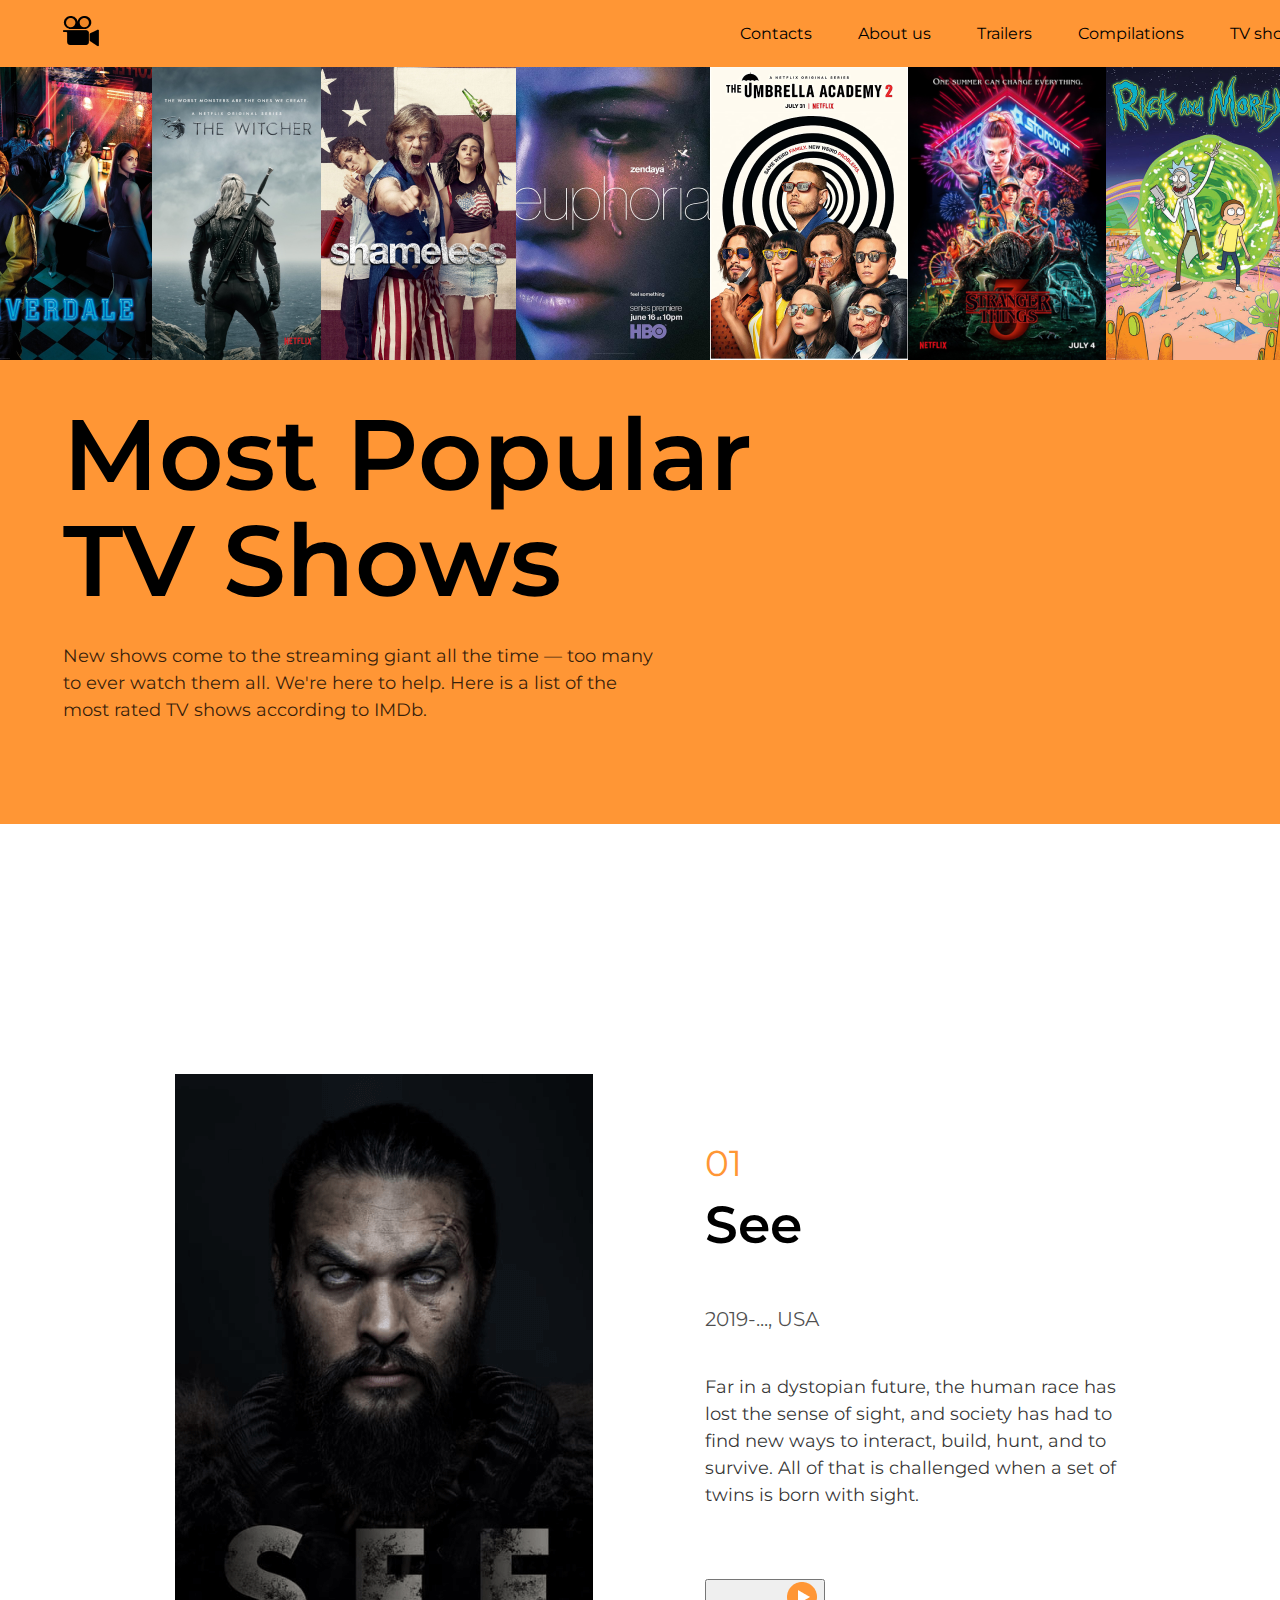
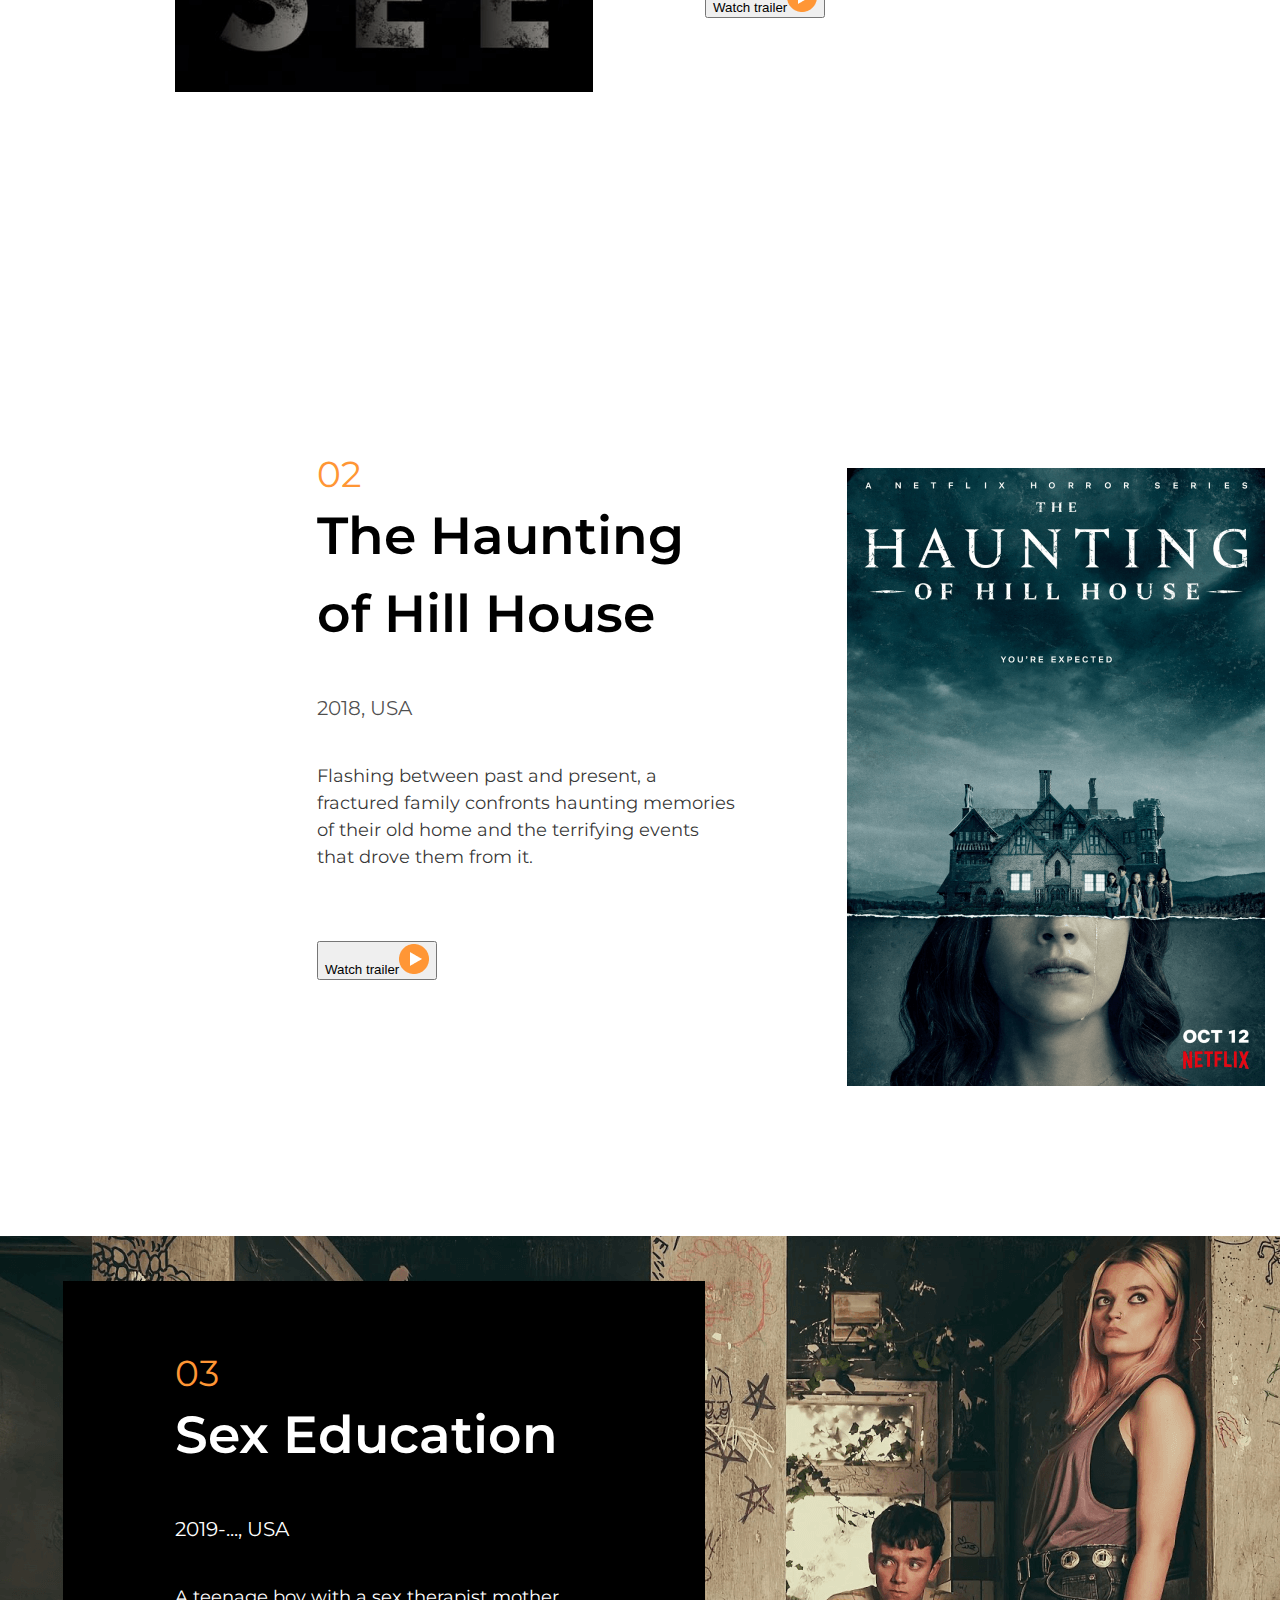
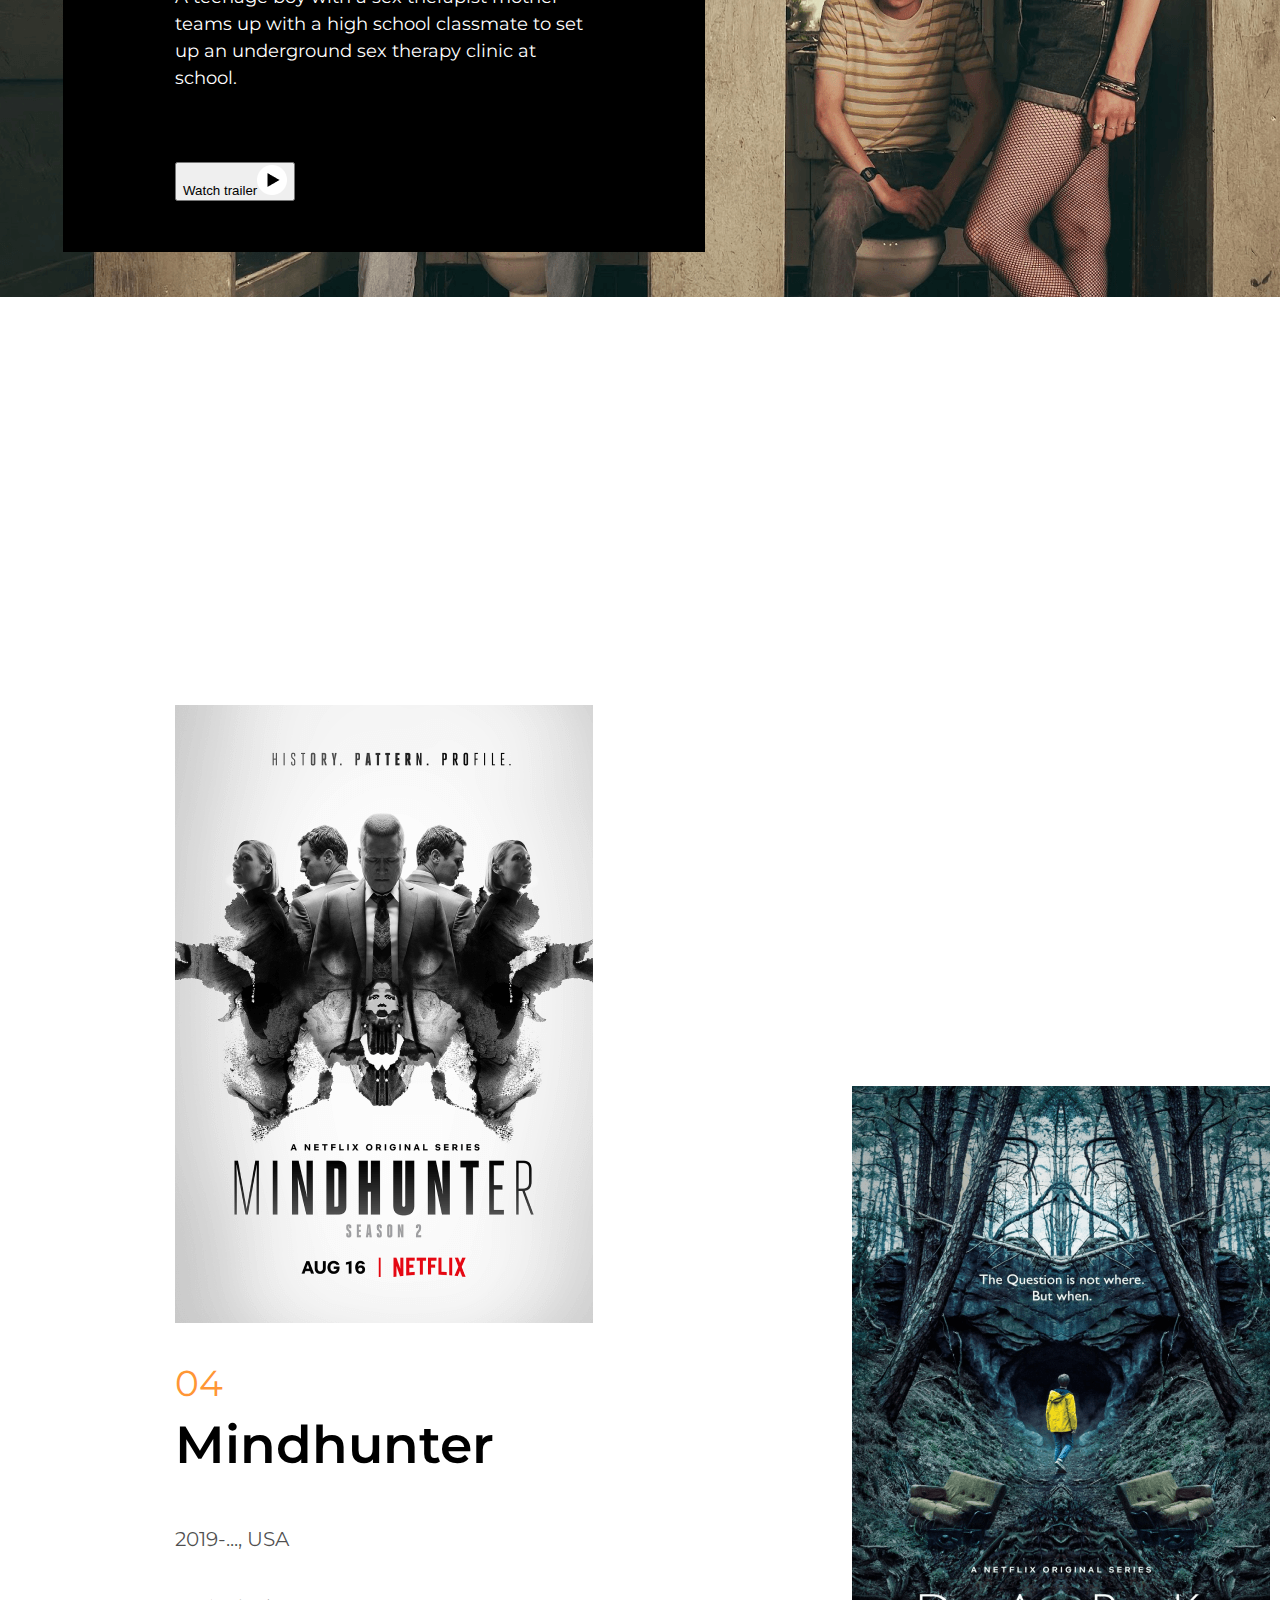
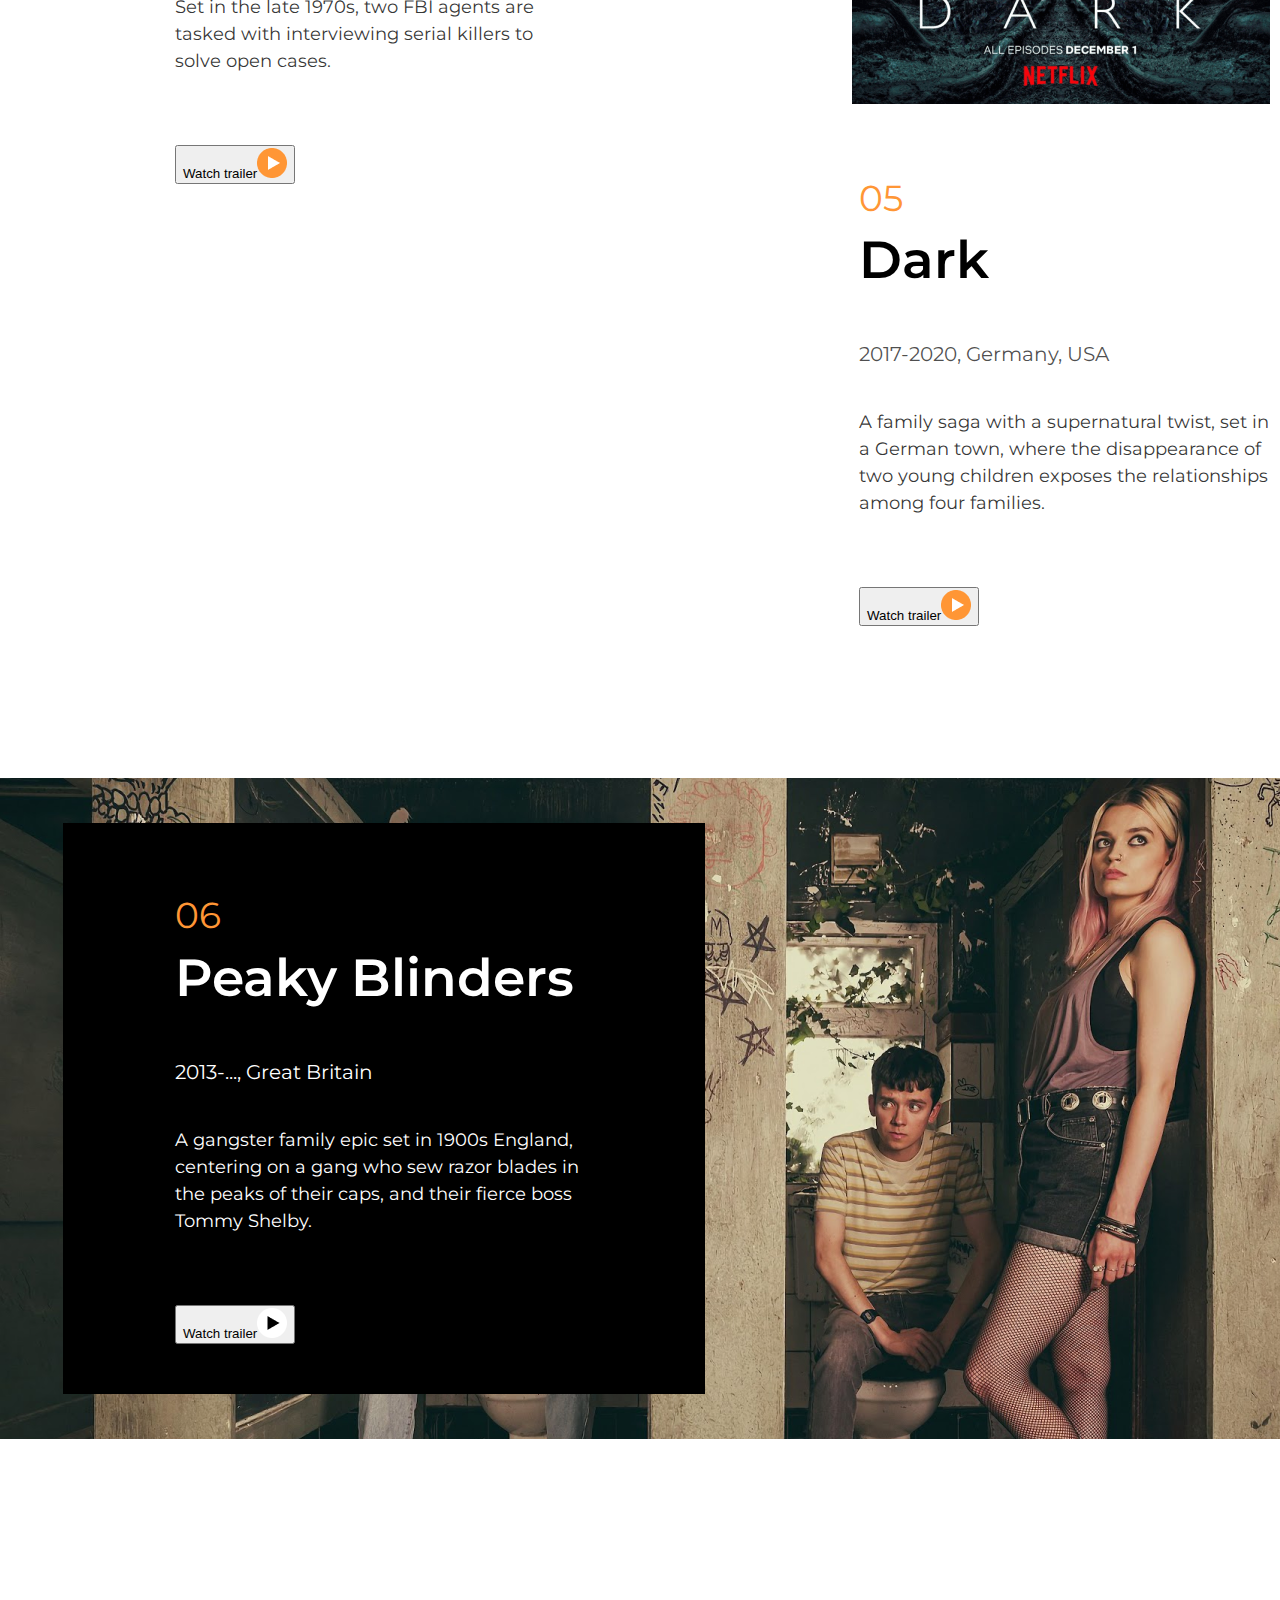
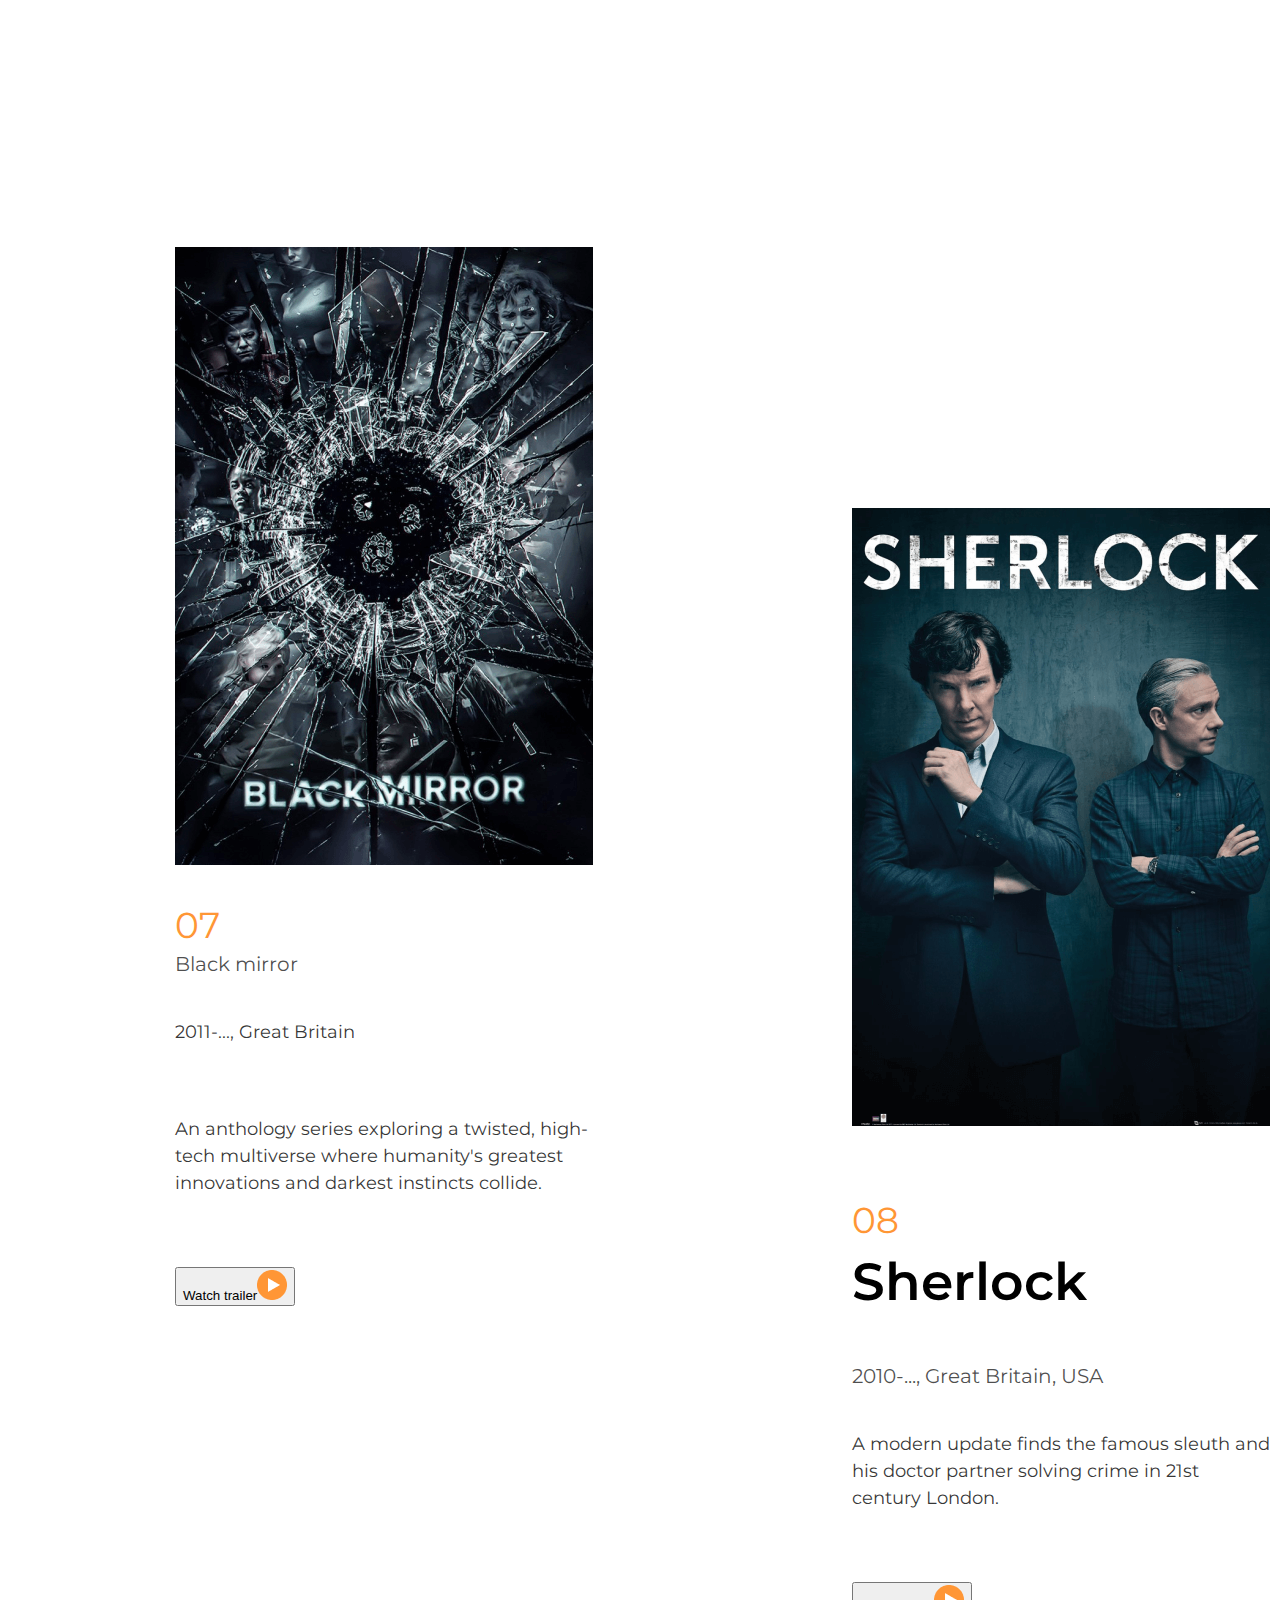
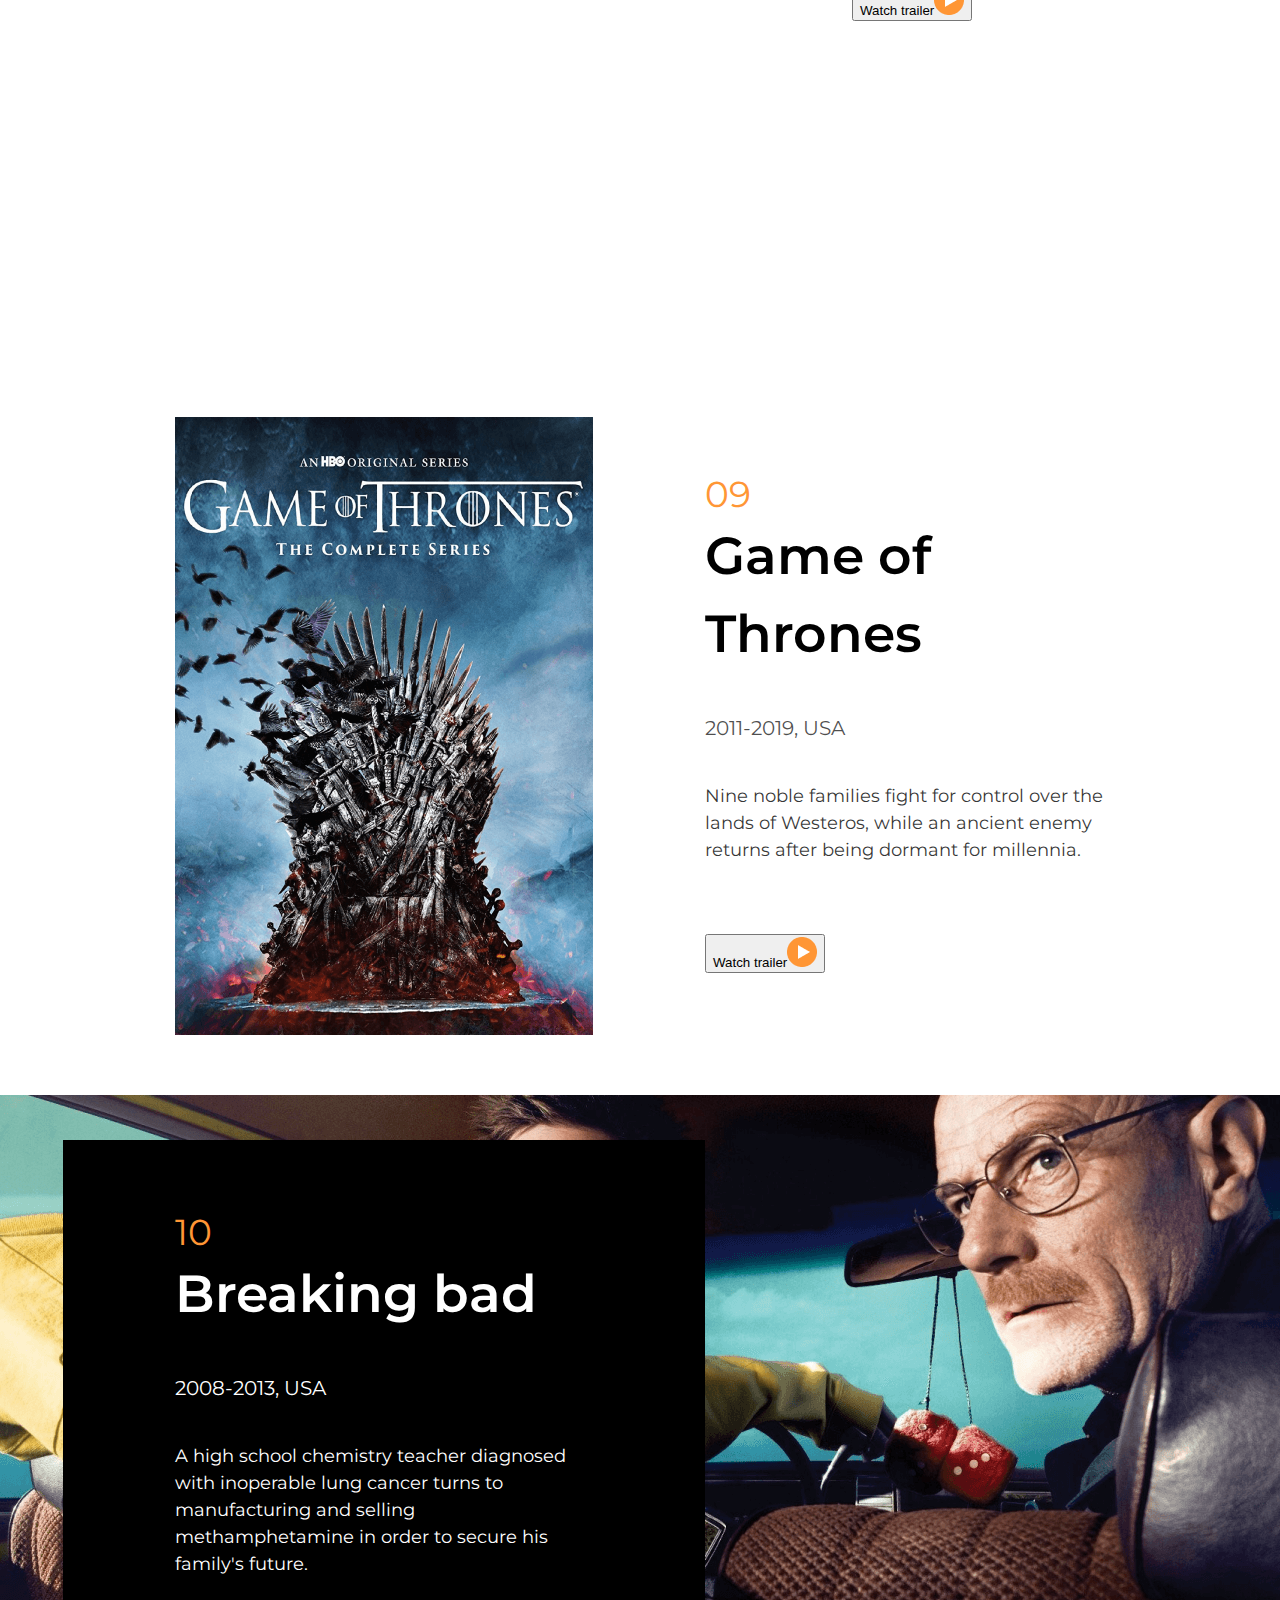
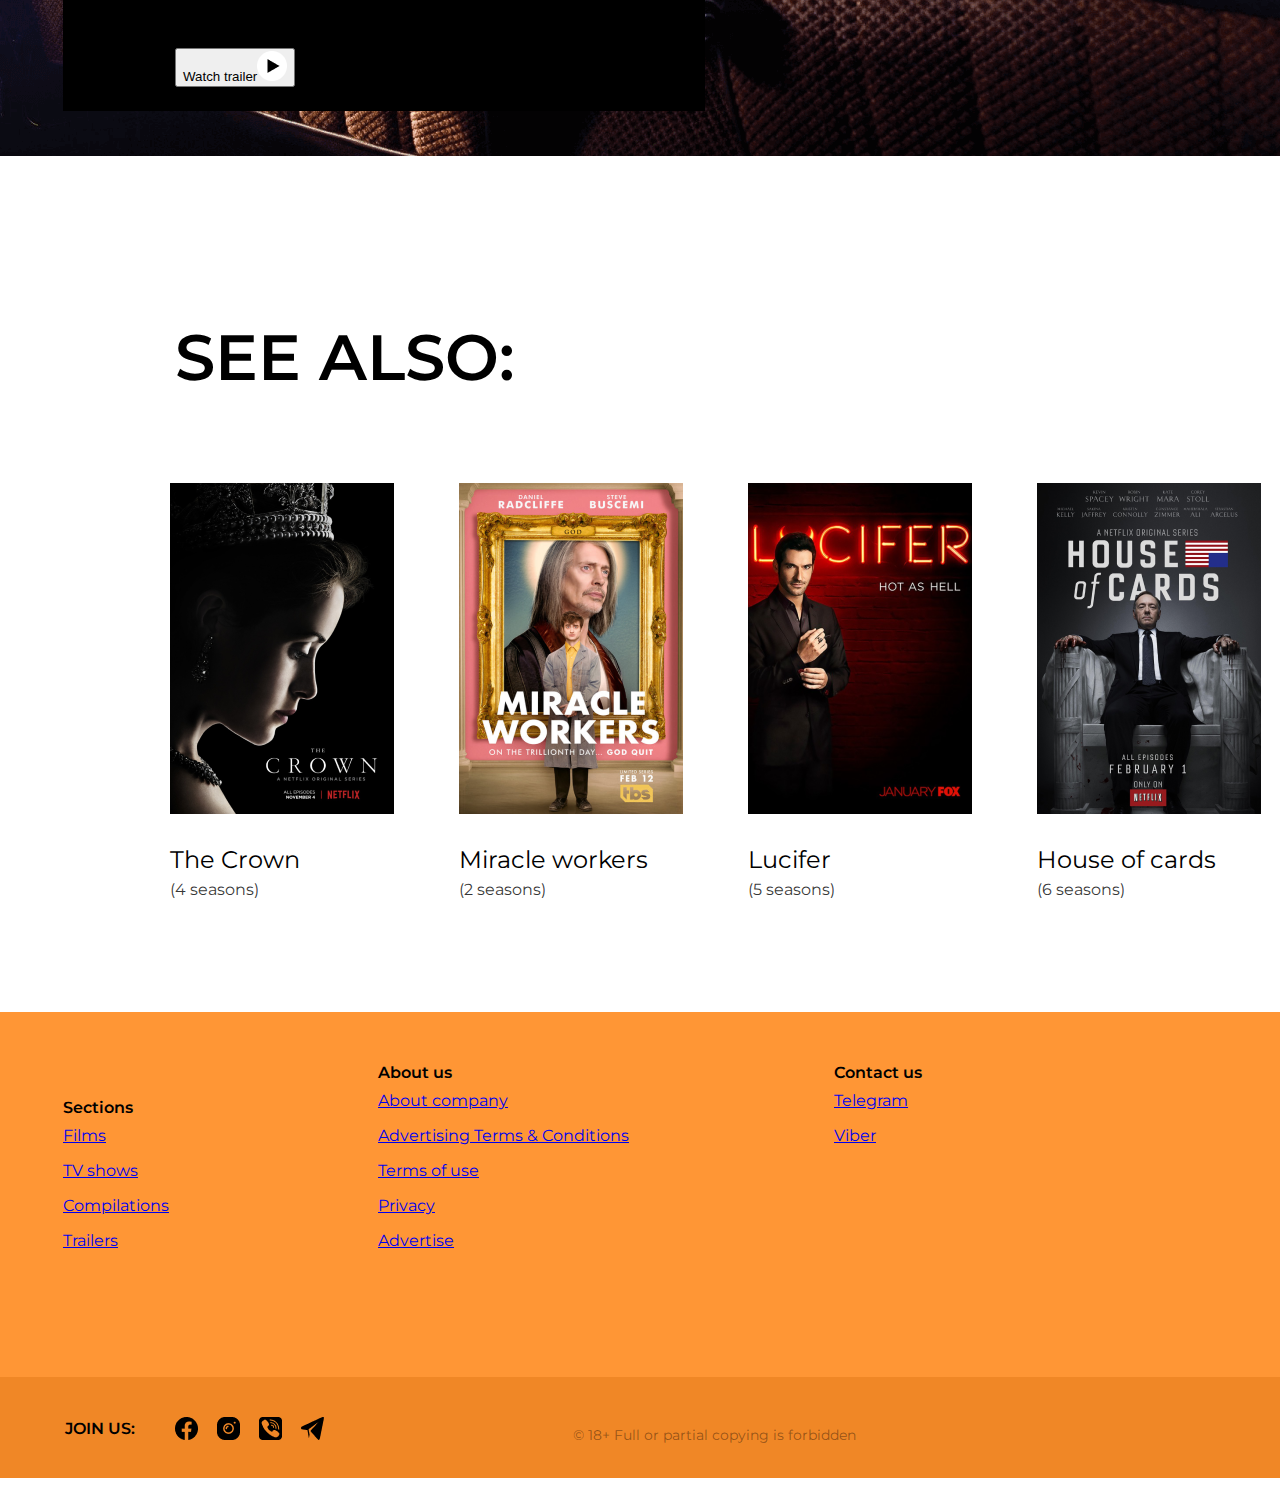
==== commit 0d7e0079: "Add final fixes" ====
--- a/index2.html
+++ b/index2.html
@@ -66,7 +66,7 @@
         </section>
         <section class="see-hohh">
             <!--<span>7.6<img src="./Assets/images/IMDb.png" alt="IMDb rate" /></span>-->
-            <img class="see" src="./Assets/images/Optimized images/See.png" role="presentation" aria-hidden="true"/>
+            <img class="see" src="./Assets/images/Optimized_images/See.png" role="presentation" aria-hidden="true"/>
             <!--
             <img
                 srcset="./Assets/images/Optimized images/See.png,
@@ -97,7 +97,7 @@
                         role="presentation" aria-hidden="true"/></button>
                 </div>
             <!--<span>8.0<img src="./Assets/images/IMDb.png" alt="IMDb rate" /></span>-->
-            <img class="hohh" src="./Assets/images/Optimized images/Hounting_of_HH.png" role="presentation" aria-hidden="true"/>
+            <img class="hohh" src="./Assets/images/Optimized_images/Hounting_of_HH.png" role="presentation" aria-hidden="true"/>
         </section>
         <section>
             <div class="sex_ed_info">
@@ -114,11 +114,11 @@
             </div>
             <div class="container"><img src="./Assets/images/new/Rectangle.png"/></div>
             <!--<span>8.3<img src="./Assets/images/IMDb.png" alt="IMDb rate" /></span>-->
-            <img class="sex_ed" src="./Assets/images/Optimized images/Sex_Education.png" role="presentation" aria-hidden="true"/>
+            <img class="sex_ed" src="./Assets/images/Optimized_images/Sex_Education.png" role="presentation" aria-hidden="true"/>
         </section>
         <section class="mind-dark">
             <!--<span>8.4<img src="./Assets/images/IMDb.png" alt="IMDb rate" /></span>-->
-            <img class="mind"  src="./Assets/images/Optimized images/Mindhunter.png" role="presentation" aria-hidden="true"/>
+            <img class="mind"  src="./Assets/images/Optimized_images/Mindhunter.png" role="presentation" aria-hidden="true"/>
             <div class="mind_info">
                 <h4>04</h4>
                 <h3>Mindhunter</h3>
@@ -132,7 +132,7 @@
                         role="presentation" aria-hidden="true"/></button>
             </div>
             <!--<span>8.8<img src="./Assets/images/IMDb.png" alt="IMDb rate" /></span>-->
-            <img class="dark" src="./Assets/images/Optimized images/Dark.png" role="presentation" aria-hidden="true"/>
+            <img class="dark" src="./Assets/images/Optimized_images/Dark.png" role="presentation" aria-hidden="true"/>
             <div class="dark_info">
                 <h4>05</h4>
                 <h3>Dark</h3>
@@ -163,11 +163,11 @@
             </div>
             <div class="container"><img src="./Assets/images/new/Rectangle.png"/></div>
             <!--<span>8.3<img src="./Assets/images/IMDb.png" alt="IMDb rate" /></span>-->
-            <img class="peaky" src="./Assets/images/Optimized images/Peaky_Blinders.png" role="presentation" aria-hidden="true"/>
+            <img class="peaky" src="./Assets/images/Peaky_Blinders.png" role="presentation" aria-hidden="true"/>
         </section>
         <section class="black-sherlock">
             <!--<span>8.8<img src="./Assets/images/IMDb.png" alt="IMDb rate" /></span>-->
-            <img class="black" src="./Assets/images/Optimized images/BlackMirror.png" role="presentation" aria-hidden="true"/>
+            <img class="black" src="./Assets/images/Optimized_images/BlackMirror.png" role="presentation" aria-hidden="true"/>
             <div class="black_info">
                 <h4>07</h4>
                 <h3 class="release_years">Black mirror</h3>
@@ -181,7 +181,7 @@
                         role="presentation" aria-hidden="true"/></button>
             </div>
             <!--<span>8.8<img src="./Assets/images/IMDb.png" alt="IMDb rate" /></span>-->
-            <img class="sherlock" src="./Assets/images/Optimized images/Sherlock.png" role="presentation" aria-hidden="true"/>
+            <img class="sherlock" src="./Assets/images/Optimized_images/Sherlock.png" role="presentation" aria-hidden="true"/>
             <div class="sherlock_info">
                 <h4>08</h4>
                 <h3>Sherlock</h3>
@@ -193,8 +193,11 @@
                 </p>
                 <button type="button">Watch trailer<img src="./Assets/images/Play_Button.png" 
                         role="presentation" aria-hidden="true"/></button>
-            <!--<span>9.3<img src="./Assets/images/IMDb.png" alt="IMDb rate" /></span>
-            <img class="game" src="./Assets/images/Optimized images/GoTh.png" role="presentation" aria-hidden="true"/>
+            </div>
+            <!--<span>9.3<img src="./Assets/images/IMDb.png" alt="IMDb rate" /></span>-->
+            <div class="game">
+            <img src="./Assets/images/Optimized_images/GoTh.png" role="presentation" aria-hidden="true"/>
+        </div>
             <div class="game_info">
                 <h4>09</h4>
                 <h3>Game of Thrones</h3>
@@ -206,7 +209,7 @@
                 </p>
                 <button type="button">Watch trailer<img src="./Assets/images/Play_Button.png" 
                         role="presentation" aria-hidden="true"/></button>
-            </div>-->
+            </div>
         </section>
         <section>
             <div class="breaking_bad_info">
@@ -225,7 +228,7 @@
             </div>
             <div class="container"><img src="./Assets/images/new/Rectangle.png"/></div>
             <!--<span>8.3<img src="./Assets/images/IMDb.png" alt="IMDb rate" /></span>-->
-            <img class="breaking_bad" src="./Assets/images/Optimized images/Peaky_Blinders.png" role="presentation" aria-hidden="true"/>
+            <img class="breaking_bad" src="./Assets/images/Optimized_images/Breaking_Bad.png" role="presentation" aria-hidden="true"/>
         </section>
         <section class="see_also-size">
             <div><h2>SEE ALSO:</h2></div>
@@ -250,7 +253,7 @@
         </section>
     </main>
     <footer>
-        <div class="uuuu">
+        <div>
     <div class="sections-block">
         <h5>Sections</h5>
         <nav>
--- a/Assets/Styles/styles.css
+++ b/Assets/Styles/styles.css
@@ -272,7 +272,7 @@
 }
 
 .sex_ed {
-    position: relative;.
+    position: relative;
     max-width: 1440px;
     margin-bottom:150px;
 }
@@ -324,7 +324,7 @@
 
 
 .peaky {
-    position: relative;.
+    position: relative;
     max-width: 1440px;
     margin-bottom:150px;
 }
@@ -362,7 +362,7 @@
 /*Braking bad*/
 
 .breaking_bad {
-    position: relative;.
+    position: relative;
     max-width: 1440px;
     margin-bottom:150px;
 }
@@ -541,8 +541,7 @@
     margin-top: -100px;
     margin-left: 254px;
     max-width: 418px;
-
-
+    height: 409px;
 
 }
 
@@ -565,23 +564,23 @@
     padding-bottom: 70px;
 }
 
-/* ДОДЕЛАТЬ!
 .game {
-    display: inline-block;
     float: left;
-    margin-top: 512px;
-    margin-right: 112px;
-    margin-bottom: 160px;
-    margin-left: 315px;
+    display: inline-block;
+    margin-top: 250px;
+    margin-right: 100px;
+    margin-bottom: 40px;
+    margin-left: 175px;
 }
 
 .game_info {
     display: block;
     float: right;
-    margin-top: 305px;
-    margin-right: 177px;
-    margin-bottom: 226px;
-
+    width: 418px;
+    height: 463px;
+    margin-right: 317px;
+    margin-top: 315px;
+    margin-bottom: 150px;
 
 }
 
@@ -604,7 +603,11 @@
     padding-bottom: 70px;
 }
 
-*/
+
+
+
+
+
 
 
 /*SEE ALSO*/
@@ -668,8 +671,8 @@
     padding-left: 63px;
     height: 195px;
     color: #000000;
-
-    
+    min-height: 50px;
+    padding-bottom: 85px;    
 }
 .about {
 
